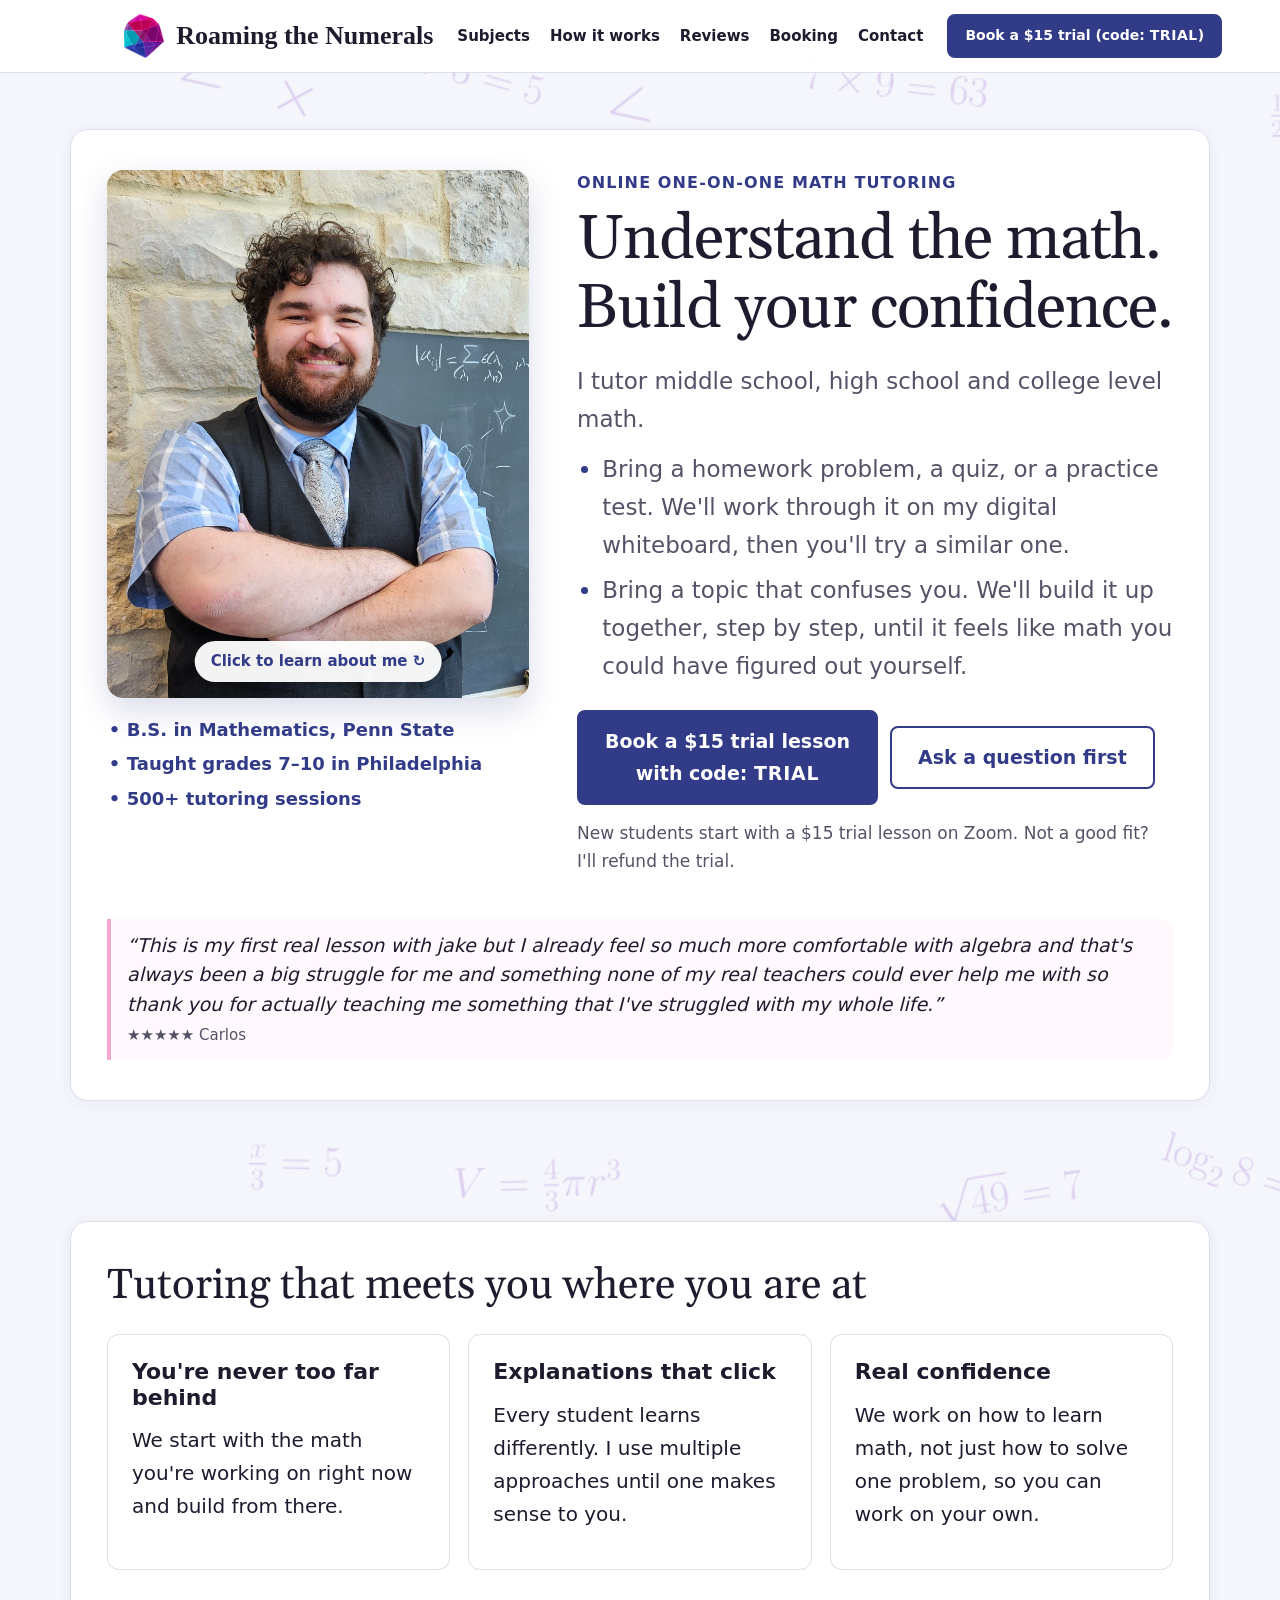
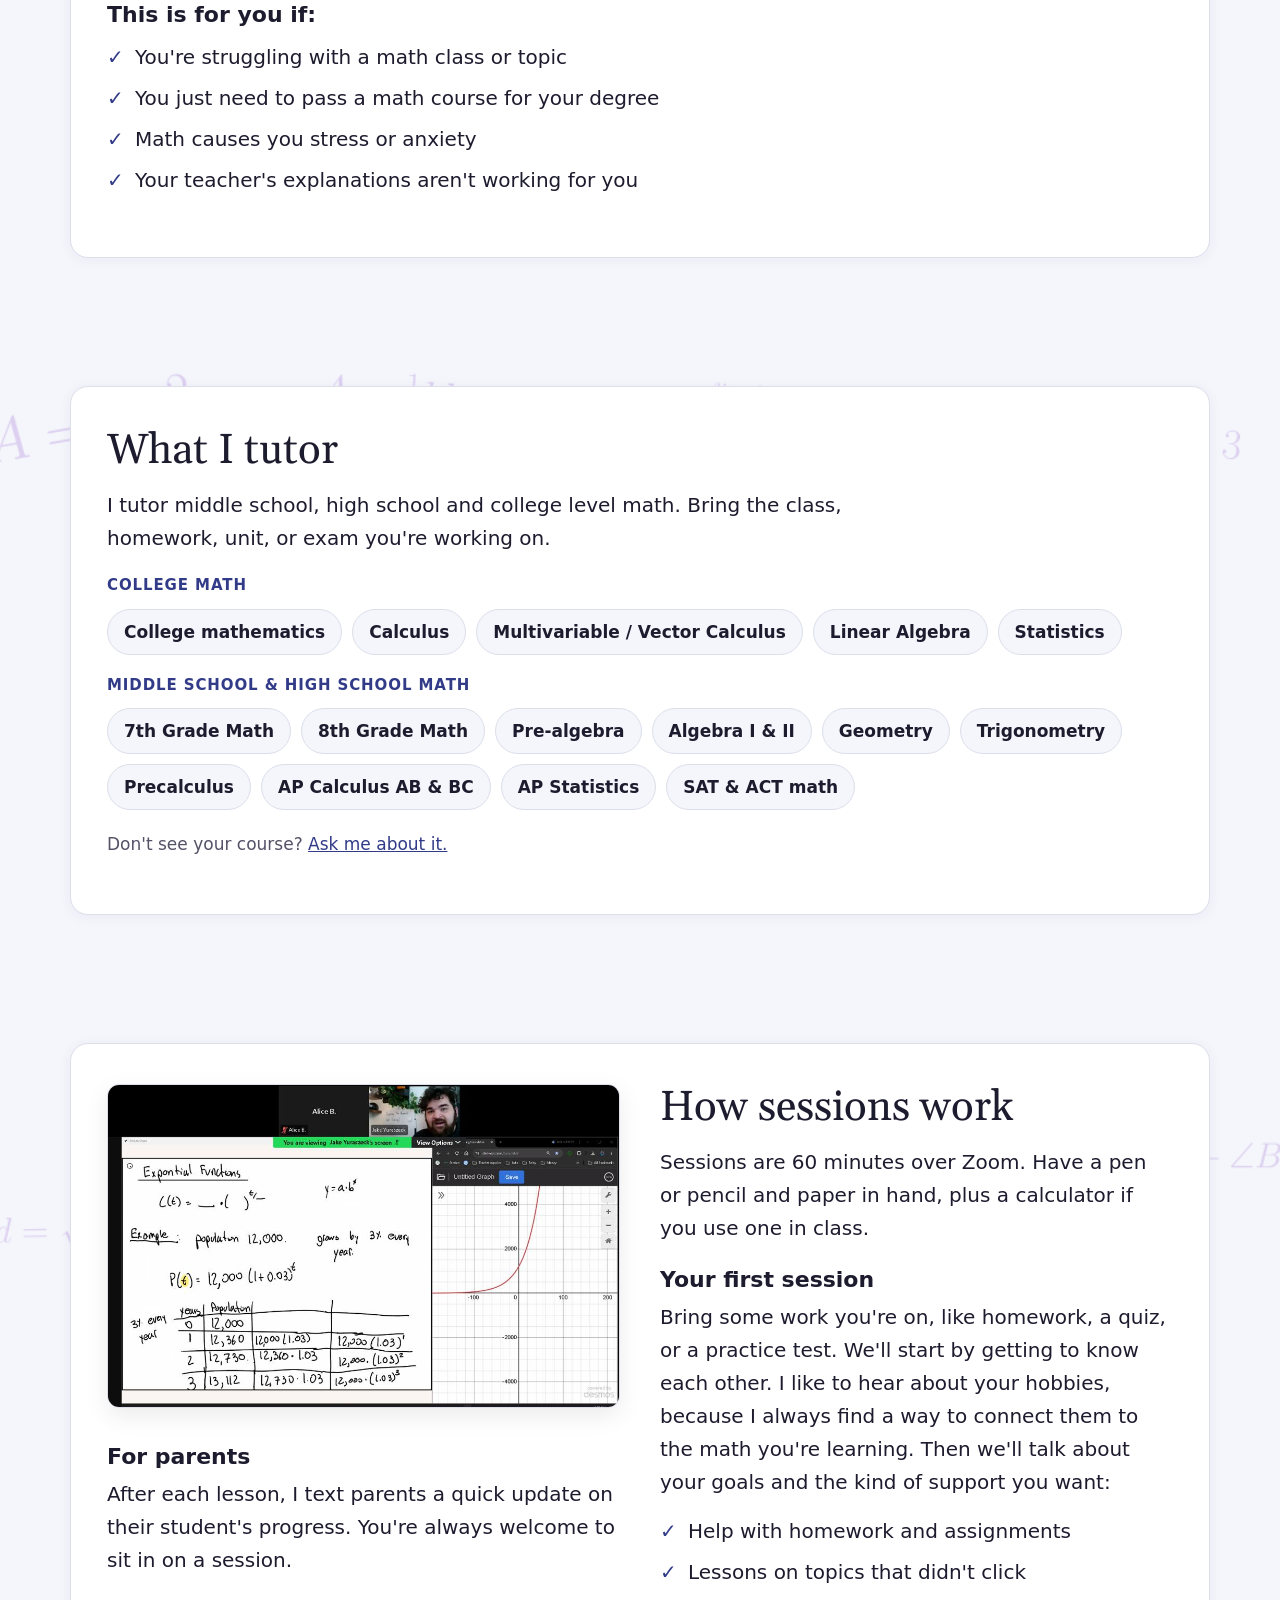
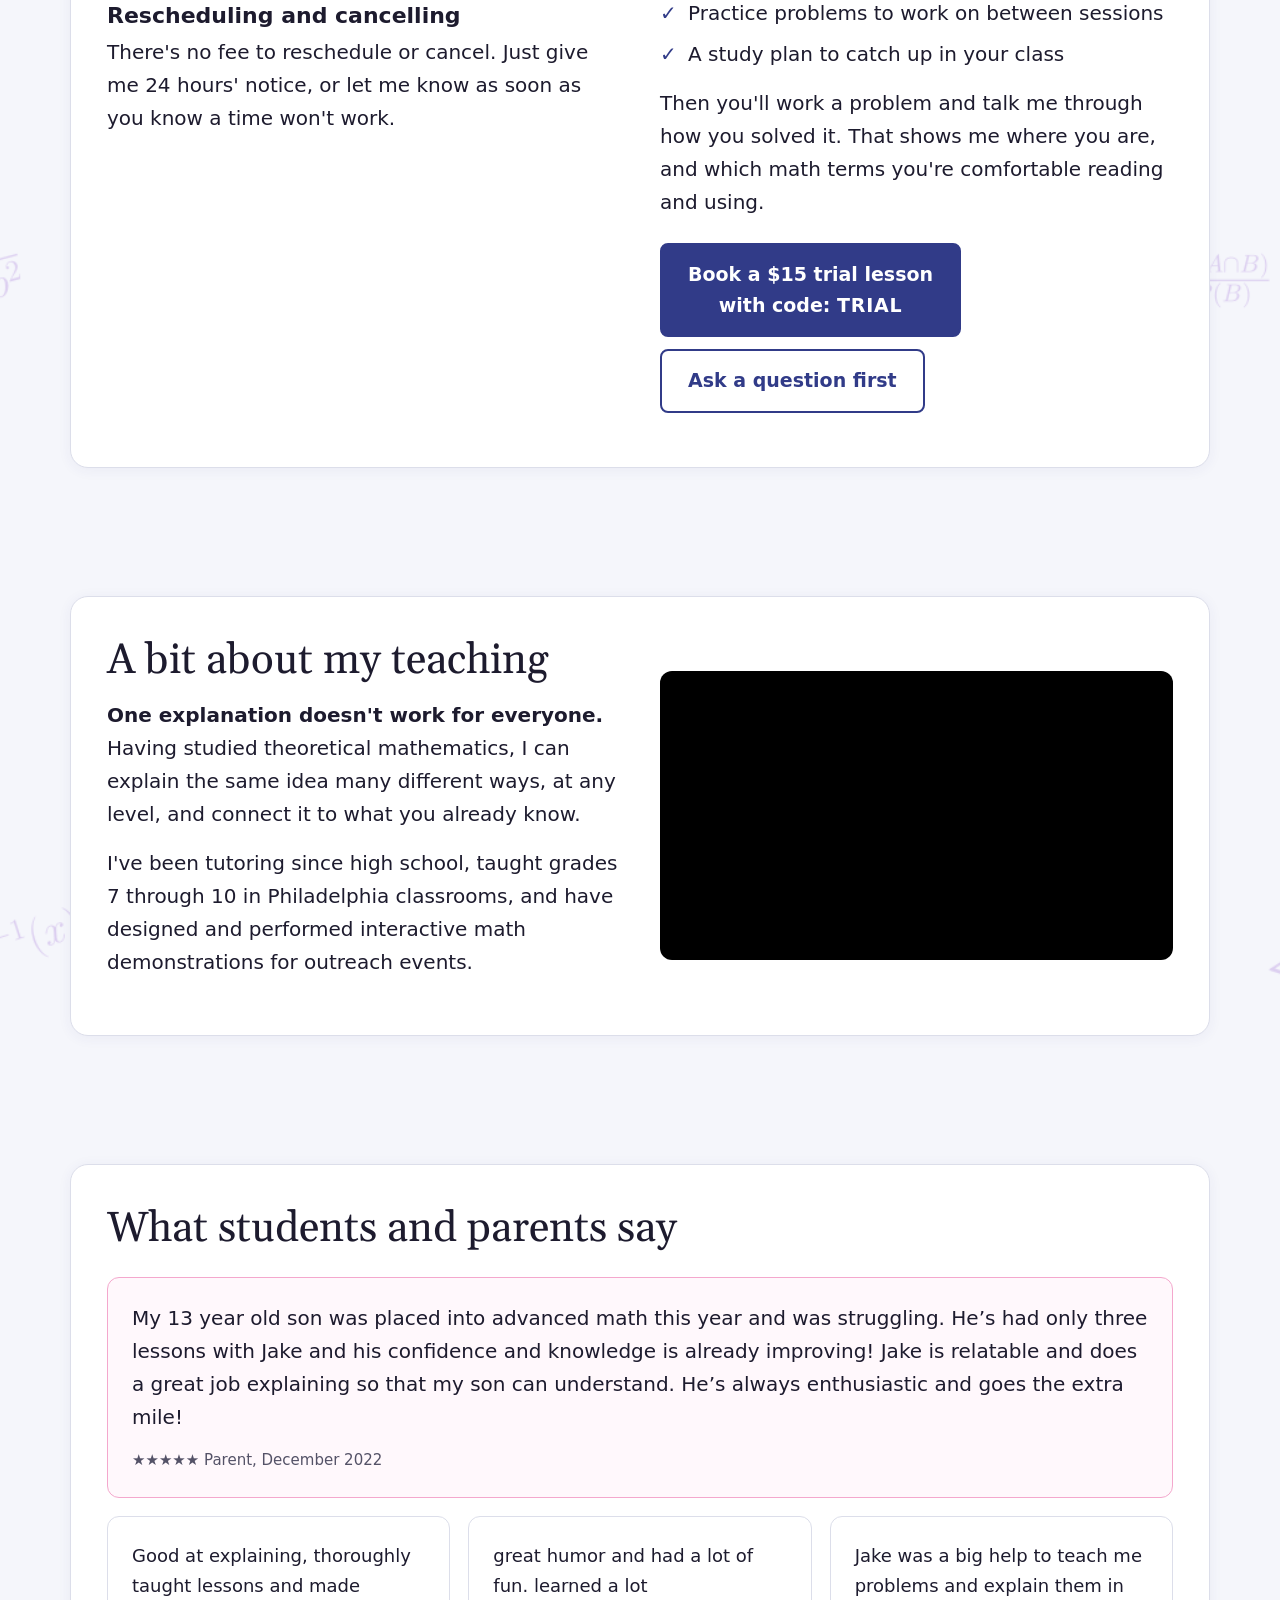
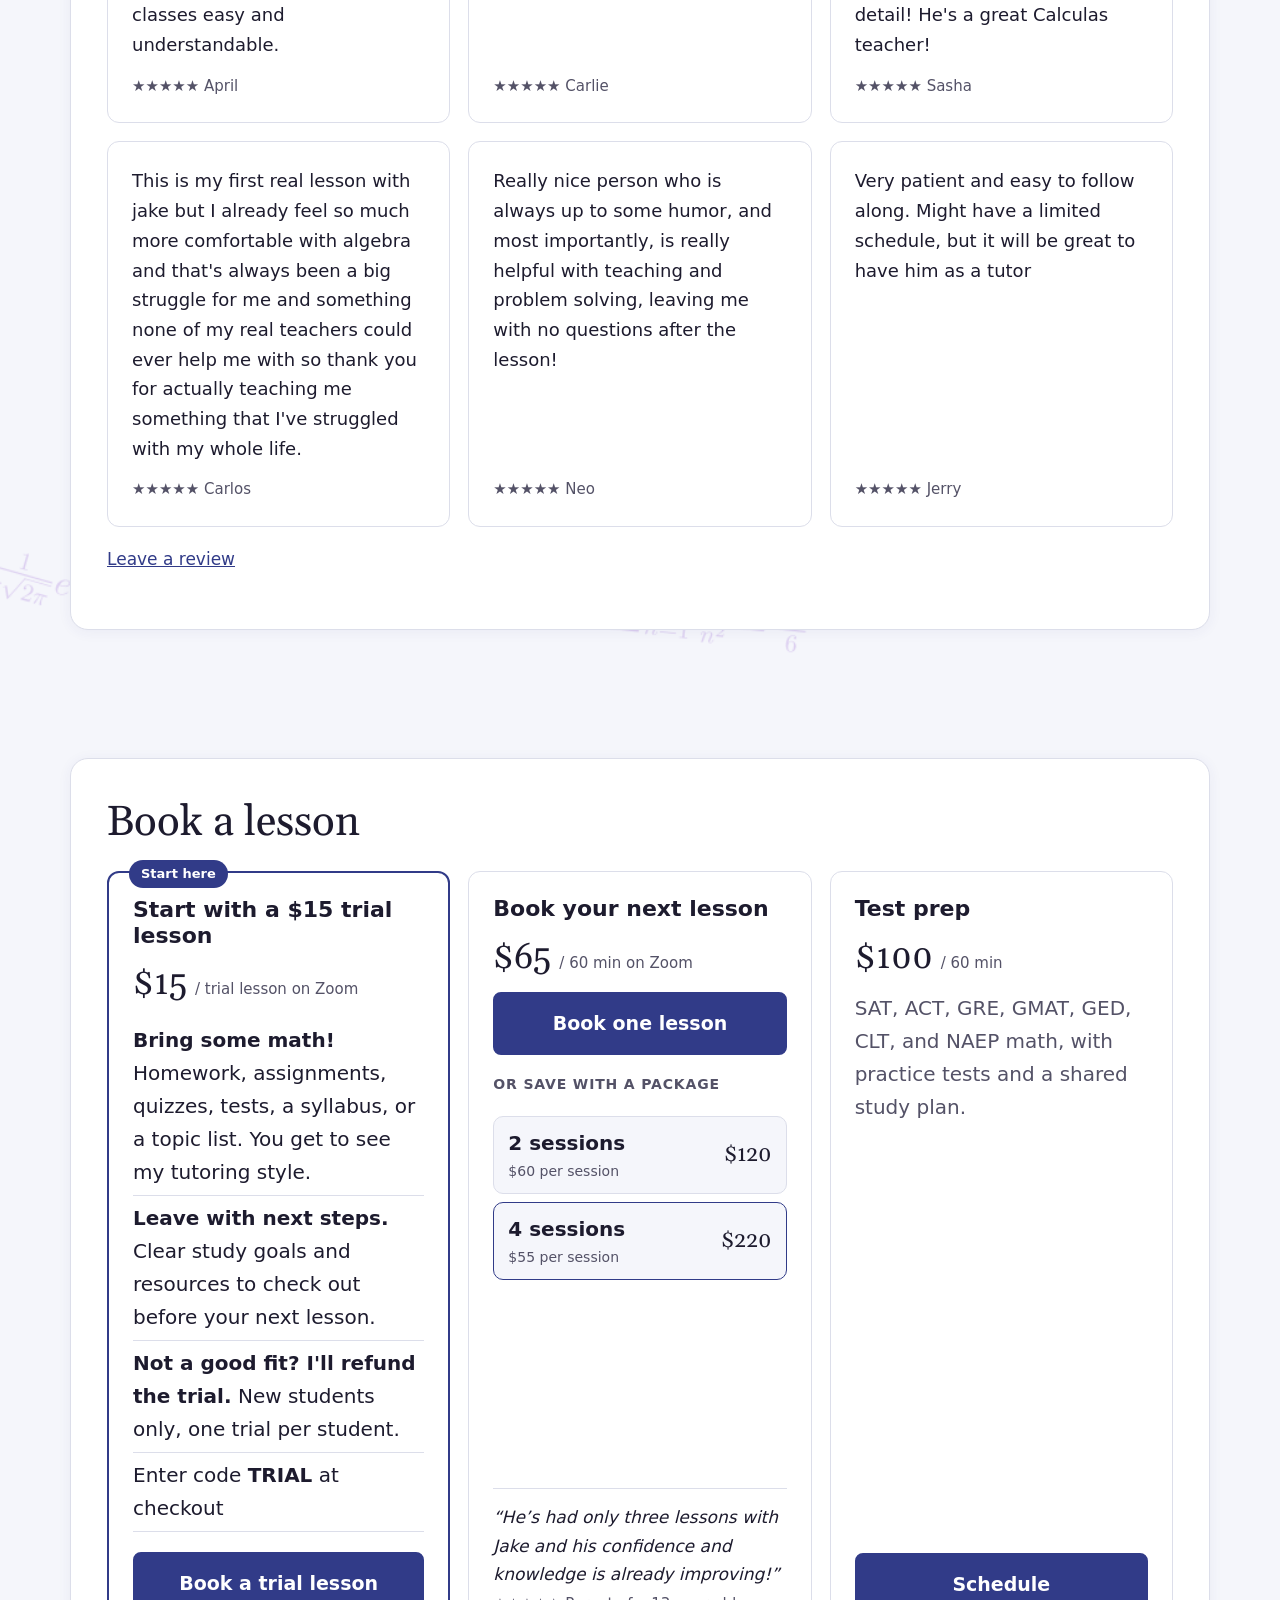
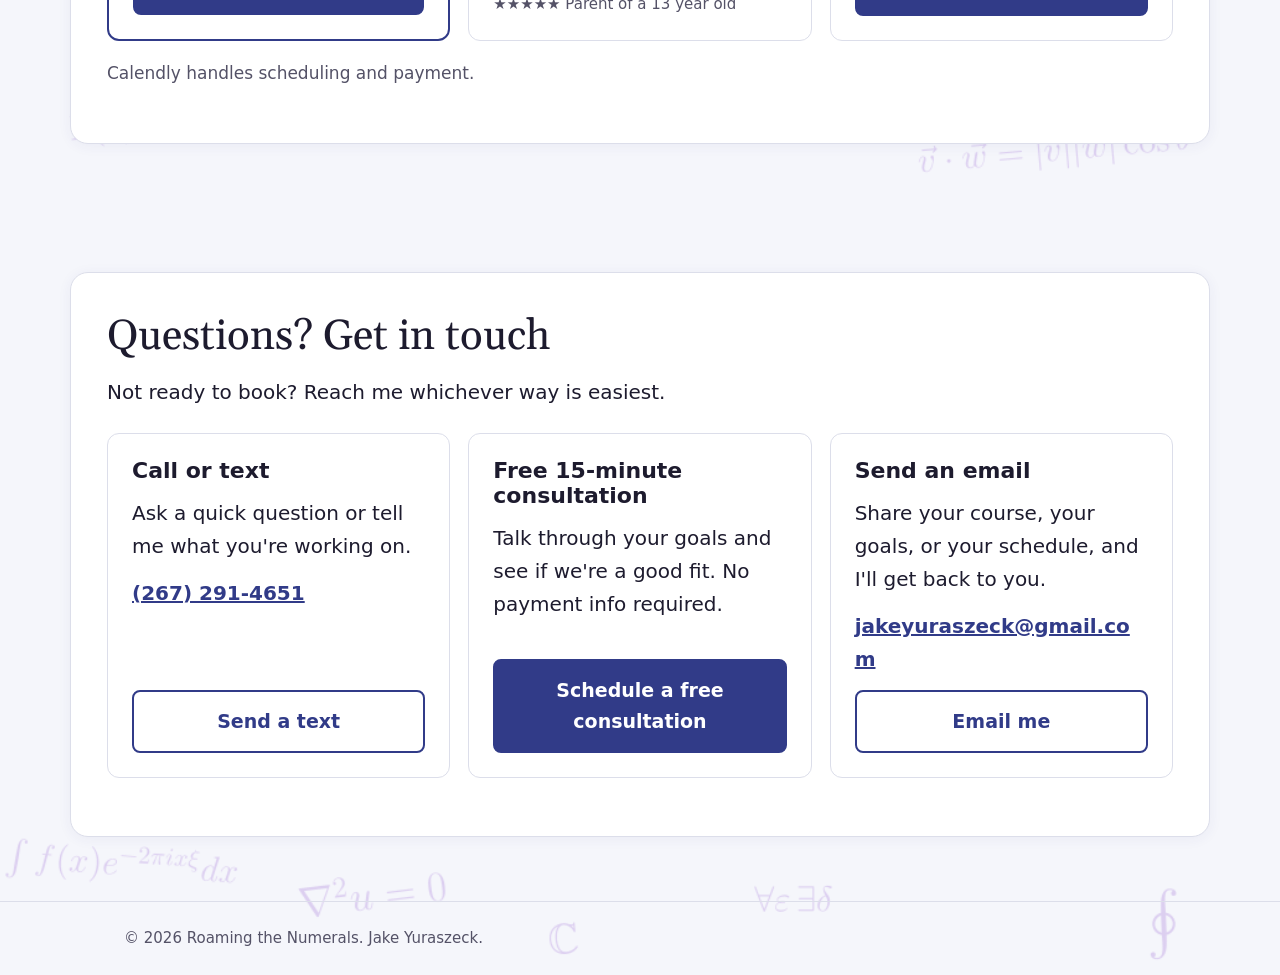
==== index.html @ d4386a4d "Keep "question first" together; side-by-side session buttons on phones Co-Authored-By: Claude Opus 5" ====
<!DOCTYPE html>
<html lang="en">
<head>
  <meta charset="UTF-8">
  <meta name="viewport" content="width=device-width, initial-scale=1">
  <meta name="description" content="Online college, high school, and middle school math tutoring, including calculus, linear algebra, AP Calculus, AP Statistics, and SAT prep, with Jake Yuraszeck, a Philadelphia-based tutor and former classroom teacher.">
  <title>Roaming the Numerals | Personalized Math Tutoring</title>
  <link rel="preconnect" href="https://fonts.googleapis.com">
  <link rel="preconnect" href="https://fonts.gstatic.com" crossorigin>
  <!-- Gelasio matches Georgia's letter widths; it is only used on devices without Georgia (e.g. Android) -->
  <link rel="stylesheet" href="https://fonts.googleapis.com/css2?family=Gelasio&display=swap">
  <link rel="stylesheet" href="styles.css">
</head>
<body>
  <a class="skip" href="#main">Skip to main content</a>

  <header class="site-header">
    <div class="wrap nav-row">
      <a class="brand" href="#top" aria-label="Roaming the Numerals, back to top">
        <img src="Logo%20and%20Color%20Pallet/Logo-shape.png" alt="" width="400" height="437">
        <span>Roaming the Numerals</span>
      </a>
      <nav aria-label="Site navigation">
        <a href="#subjects">Subjects</a>
        <a href="#online">How it works</a>
        <a href="#reviews">Reviews</a>
        <a href="#booking-options">Booking</a>
        <a href="#contact">Contact</a>
      </nav>
      <a class="btn btn-small" href="booking-trial.html">Book a <span class="amt">$15 </span>trial <span class="btn-code">(code: <strong>TRIAL</strong>)</span></a>
    </div>
  </header>

  <main id="main">
    <!-- HERO: one headline, one photo, one primary action -->
    <section class="hero" id="top">
      <div class="wrap hero-grid">
        <div class="hero-head">
          <p class="eyebrow">Online one-on-one math tutoring</p>
          <h1><span>Understand the math.</span> <span>Build your confidence.</span></h1>
        </div>
        <div>
          <p class="lead">I tutor middle school, high school and college level math.</p>
          <ul class="lead lead-points">
            <li>Bring a homework problem, a quiz, or a practice test. We'll work through it on my digital whiteboard, then you'll try a similar one.</li>
            <li>Bring a topic that confuses you. We'll build it up together, step by step, until it feels like math you could have figured out yourself.</li>
          </ul>
          <div class="btn-row">
            <a class="btn" href="booking-trial.html">Book a $15 trial&nbsp;lesson<span class="btn-sub">with code: <strong>TRIAL</strong></span></a>
            <a class="btn btn-outline" href="#contact">Ask a question&nbsp;first</a>
          </div>
          <p class="fine">New students start with a $15 trial lesson on Zoom. Not a good fit? I'll refund the trial.</p>
        </div>
        <div class="hero-side">
        <div class="flip" id="flip">
          <div class="flip-inner">
            <div class="face front">
              <button type="button" class="photo-btn" id="flip-open" aria-expanded="false" aria-controls="about-back">
                <img src="Images/Normal Photo.jpg" alt="Jake, your math tutor. Press to flip this card and read about me." width="480" height="600">
                <span class="hint" aria-hidden="true">Click to learn about me ↻</span>
              </button>
            </div>
            <div class="face back" id="about-back" aria-hidden="true" inert>
              <h2>Hello, I'm Jake!</h2>
              <ul class="stats">
                <li><strong>10+ years in math communication</strong> at all levels from elementary school through graduate level math.</li>
                <li><strong>Specialized in building confidence in math</strong> by celebrating wins, using the math you're already comfortable with to learn new math, and connecting it to the logical thinking you already use every day.</li>
                <li><strong>Background in theoretical mathematics</strong> allows me to come up with countless ways to explain the same topic for any level of math.</li>
              </ul>
              <p class="how"><strong>How I teach:</strong> One explanation does not work for everyone. I use multiple approaches, connect new ideas to what you already know, and help you feel more confident in your ability to learn math.</p>
              <button type="button" class="btn btn-outline btn-small flip-back" id="flip-close">↻ Flip back to photo</button>
            </div>
          </div>
        </div>
        <p class="proof"><span>B.S. in Mathematics, Penn State</span><span>Taught grades 7&ndash;10 in Philadelphia</span><span>500+ tutoring sessions</span></p>
        </div>
        <figure class="hero-quote"><blockquote>&ldquo;This is my first real lesson with jake but I already feel so much more comfortable with algebra and that's always been a big struggle for me and something none of my real teachers could ever help me with so thank you for actually teaching me something that I've struggled with my whole life.&rdquo;</blockquote><figcaption>&#9733;&#9733;&#9733;&#9733;&#9733; Carlos</figcaption></figure>
      </div>
    </section>

    <!-- APPROACH -->
    <section class="section alt">
      <div class="wrap">
        <h2>Tutoring that meets you where you are at</h2>
        <div class="approach">
          <div class="cards three">
            <div class="card"><h3>You're never too far behind</h3><p>We start with the math you're working on right now and build from there.</p></div>
            <div class="card"><h3>Explanations that click</h3><p>Every student learns differently. I use multiple approaches until one makes sense to you.</p></div>
            <div class="card"><h3>Real confidence</h3><p>We work on how to learn math, not just how to solve one problem, so you can work on your own.</p></div>
          </div>
          <div class="for-you">
            <h3 class="mt">This is for you if:</h3>
            <ul class="ticks">
              <li>You're struggling with a math class or topic</li>
              <li>You just need to pass a math course for your degree</li>
              <li>Math causes you stress or anxiety</li>
              <li>Your teacher's explanations aren't working for you</li>
            </ul>
          </div>
        </div>
      </div>
    </section>

    <!-- SUBJECTS -->
    <section class="section" id="subjects">
      <div class="wrap">
        <h2>What I tutor</h2>
        <p>I tutor middle school, high school and college level math. Bring the class, homework, unit, or exam you're working on.</p>
        <div class="chip-group">
          <h3>College math</h3>
          <ul class="chips">
            <li>College mathematics</li><li>Calculus</li><li>Multivariable / Vector Calculus</li><li>Linear Algebra</li><li>Statistics</li>
          </ul>
        </div>
        <div class="chip-group">
          <h3>Middle school &amp; high school math</h3>
          <ul class="chips">
            <li>7th Grade Math</li><li>8th Grade Math</li><li>Pre-algebra</li><li>Algebra I &amp; II</li><li>Geometry</li><li>Trigonometry</li><li>Precalculus</li>
            <li>AP Calculus AB &amp; BC</li><li>AP Statistics</li><li>SAT &amp; ACT math</li>
          </ul>
        </div>
        <p class="fine">Don't see your course? <a href="mailto:jakeyuraszeck@gmail.com?subject=Math%20tutoring%20question">Ask me about it.</a></p>
      </div>
    </section>

    <!-- ONLINE -->
    <section class="section alt" id="online">
      <div class="wrap split sessions">
        <div class="s-left">
          <img class="shot" src="Images/zoom-session.jpg" alt="A Zoom tutoring session with Jake on video, a digital whiteboard with notes on exponential functions, and a Desmos graph." loading="lazy">
          <div class="s-parents">
            <h3>For parents</h3>
            <p>After each lesson, I text parents a quick update on their student's progress. You're always welcome to sit in on a session.</p>
          </div>
          <div class="s-resched">
            <h3>Rescheduling and cancelling</h3>
            <p>There's no fee to reschedule or cancel. Just give me 24 hours' notice, or let me know as soon as you know a time won't work.</p>
          </div>
        </div>
        <div class="s-right">
          <div class="s-intro">
            <h2>How sessions work</h2>
            <p>Sessions are 60 minutes over Zoom. Have a pen or pencil and paper in hand, plus a calculator if you use one in class.</p>
          </div>
          <div class="s-first">
            <h3>Your first session</h3>
            <p>Bring some work you're on, like homework, a quiz, or a practice test. We'll start by getting to know each other. I like to hear about your hobbies, because I always find a way to connect them to the math you're learning. Then we'll talk about your goals and the kind of support you want:</p>
            <ul class="ticks">
              <li>Help with homework and assignments</li>
              <li>Lessons on topics that didn't click</li>
              <li>Practice problems to work on between sessions</li>
              <li>A study plan to catch up in your class</li>
            </ul>
            <p>Then you'll work a problem and talk me through how you solved it. That shows me where you are, and which math terms you're comfortable reading and using.</p>
          </div>
          <div class="s-cta btn-row">
            <a class="btn" href="booking-trial.html">Book a $15 trial&nbsp;lesson<span class="btn-sub">with code: <strong>TRIAL</strong></span></a>
            <a class="btn btn-outline" href="#contact">Ask a question&nbsp;first</a>
          </div>
        </div>
      </div>
    </section>

    <!-- MEET JAKE (short, not a CV) -->
    <section class="section" id="about">
      <div class="wrap split">
        <div>
          <h2>A bit about my teaching</h2>
          <p><strong>One explanation doesn't work for everyone.</strong> Having studied theoretical mathematics, I can explain the same idea many different ways, at any level, and connect it to what you already know.</p>
          <p>I've been tutoring since high school, taught grades 7 through 10 in Philadelphia classrooms, and have designed and performed interactive math demonstrations for outreach events.</p>
        </div>
        <div class="video"><iframe src="https://www.youtube-nocookie.com/embed/q749N92OVE8" title="Math tutoring with Jake: introduction" loading="lazy" referrerpolicy="strict-origin-when-cross-origin" allowfullscreen></iframe></div>
      </div>
    </section>

    <!-- REVIEWS: plain grid, no carousel -->
    <section class="section alt" id="reviews">
      <div class="wrap">
        <h2>What students and parents say</h2>
        <div class="cards three">
          <figure class="card review wide"><blockquote>My 13 year old son was placed into advanced math this year and was struggling. He’s had only three lessons with Jake and his confidence and knowledge is already improving! Jake is relatable and does a great job explaining so that my son can understand. He’s always enthusiastic and goes the extra mile!</blockquote><figcaption>★★★★★ Parent, December 2022</figcaption></figure>
          <figure class="card review"><blockquote>Good at explaining, thoroughly taught lessons and made classes easy and understandable.</blockquote><figcaption>★★★★★ April</figcaption></figure>
          <figure class="card review"><blockquote>great humor and had a lot of fun. learned a lot</blockquote><figcaption>★★★★★ Carlie</figcaption></figure>
          <figure class="card review"><blockquote>Jake was a big help to teach me problems and explain them in detail! He's a great Calculas teacher!</blockquote><figcaption>★★★★★ Sasha</figcaption></figure>
          <figure class="card review"><blockquote>This is my first real lesson with jake but I already feel so much more comfortable with algebra and that's always been a big struggle for me and something none of my real teachers could ever help me with so thank you for actually teaching me something that I've struggled with my whole life.</blockquote><figcaption>★★★★★ Carlos</figcaption></figure>
          <figure class="card review"><blockquote>Really nice person who is always up to some humor, and most importantly, is really helpful with teaching and problem solving, leaving me with no questions after the lesson!</blockquote><figcaption>★★★★★ Neo</figcaption></figure>
          <figure class="card review"><blockquote>Very patient and easy to follow along. Might have a limited schedule, but it will be great to have him as a tutor</blockquote><figcaption>★★★★★ Jerry</figcaption></figure>
        </div>
        <p class="fine"><a href="https://docs.google.com/forms/d/e/1FAIpQLScyTPi0xcAROB5b-deOcbaVMfcWNchqo461oRz-7IK4lGNkPA/viewform" target="_blank" rel="noopener">Leave a review</a></p>
      </div>
    </section>

    <!-- BOOKING: trial first, then regular lessons and test prep -->
    <section class="section" id="booking-options" aria-labelledby="booking-heading">
      <div class="wrap">
        <h2 id="booking-heading">Book a lesson</h2>
        <div class="cards three">
          <article class="card price featured">
            <p class="badge">Start here</p>
            <h3>Start with a $15 trial lesson</h3>
            <p class="amount">$15 <span>/ trial lesson on Zoom</span></p>
            <ul class="plain">
              <li><strong>Bring some math!</strong> Homework, assignments, quizzes, tests, a syllabus, or a topic list. You get to see my tutoring style.</li>
              <li><strong>Leave with next steps.</strong> Clear study goals and resources to check out before your next lesson.</li>
              <li><strong>Not a good fit? I'll refund the trial.</strong> New students only, one trial per student.</li>
              <li>Enter code <strong>TRIAL</strong> at checkout</li>
            </ul>
            <a class="btn btn-block" href="booking-trial.html">Book a trial&nbsp;lesson</a>
          </article>

          <article class="card price">
            <h3>Book your next lesson</h3>
            <p class="amount">$65 <span>/ 60 min on Zoom</span></p>
            <a class="btn btn-wide" href="https://calendly.com/jakeyura/standard-session" target="_blank" rel="noopener">Book one lesson</a>
            <p class="label">Or save with a package</p>
            <div class="packages">
              <a href="https://calendly.com/jakeyura/packages/6f107ad2-2a39-4d0d-b281-ba2ca70e0ca2" target="_blank" rel="noopener"><span>2 sessions</span><strong>$120</strong><em>$60 per session</em></a>
              <a class="best" href="https://calendly.com/jakeyura/packages/150583d0-84e6-43a1-95a3-91c14c249d56" target="_blank" rel="noopener"><span>4 sessions</span><strong>$220</strong><em>$55 per session</em></a>
            </div>
            <figure class="card-quote"><blockquote>&ldquo;He&rsquo;s had only three lessons with Jake and his confidence and knowledge is already improving!&rdquo;</blockquote><figcaption>&#9733;&#9733;&#9733;&#9733;&#9733; Parent of a 13 year old</figcaption></figure>
          </article>

          <article class="card price">
            <h3>Test prep</h3>
            <p class="amount">$100 <span>/ 60 min</span></p>
            <p>SAT, ACT, GRE, GMAT, GED, CLT, and NAEP math, with practice tests and a shared study plan.</p>
            <a class="btn btn-block" href="booking-test-prep.html">Schedule</a>
          </article>
        </div>
        <p class="fine">Calendly handles scheduling and payment.</p>
      </div>
    </section>

    <section class="section alt" id="contact" aria-labelledby="contact-heading">
      <div class="wrap">
        <h2 id="contact-heading">Questions? Get in touch</h2>
        <p>Not ready to book? Reach me whichever way is easiest.</p>
        <div class="cards three">
          <div class="card">
            <h3>Call or text</h3>
            <p>Ask a quick question or tell me what you're working on.</p>
            <p><a href="tel:+12672914651"><strong>(267) 291-4651</strong></a></p>
            <a class="btn btn-outline btn-block" href="sms:2672914651">Send a text</a>
          </div>
          <div class="card">
            <h3>Free 15-minute consultation</h3>
            <p>Talk through your goals and see if we're a good fit. No payment info required.</p>
            <a class="btn btn-block" href="booking-consultation.html">Schedule a free consultation</a>
          </div>
          <div class="card">
            <h3>Send an email</h3>
            <p>Share your course, your goals, or your schedule, and I'll get back to you.</p>
            <p><a href="mailto:jakeyuraszeck@gmail.com"><strong>jakeyuraszeck@gmail.com</strong></a></p>
            <a class="btn btn-outline btn-block" href="mailto:jakeyuraszeck@gmail.com?subject=Math%20tutoring%20inquiry&body=Hi%20Jake%2C%0A%0AI%27m%20looking%20for%20help%20with%20(course%20or%20topic)%3A%0AMy%20goals%20or%20upcoming%20test%3A%0AWhen%20I%27m%20free%3A%0A">Email me</a>
          </div>
        </div>
      </div>
    </section>
  </main>

  <nav class="quick-bar" aria-label="Quick contact">
    <a href="tel:+12672914651">Call</a>
    <a href="sms:2672914651">Text</a>
    <a href="booking-consultation.html">Free consultation</a>
  </nav>

  <footer><div class="wrap">&copy; 2026 Roaming the Numerals. Jake Yuraszeck.</div></footer>

  <script>
    (function () {
      var card = document.getElementById('flip');
      var inner = card.querySelector('.flip-inner');
      var front = card.querySelector('.front');
      var back = card.querySelector('.back');
      var open = document.getElementById('flip-open');
      var close = document.getElementById('flip-close');

      // Size the card to whichever side is showing, so nothing is cropped or stretched.
      function size() {
        var on = card.classList.contains('is-flipped');
        inner.style.height = (on ? Math.max(front.offsetHeight, back.scrollHeight) : front.offsetHeight) + 'px';
      }

      // On phones the small photo sits beside the headline and the About Me side opens full width below it.
      var narrow = window.matchMedia('(max-width: 860px)');
      var EASE = 'cubic-bezier(.4,.1,.2,1)', MS = 800;
      var moving = null;

      function setState(on) {
        open.setAttribute('aria-expanded', String(on));
        front.inert = on;
        back.inert = !on;
        back.setAttribute('aria-hidden', String(!on));
        requestAnimationFrame(function () { (on ? close : open).focus({ preventScroll: true }); });
      }

      // Change the card's height right away, without the CSS height transition.
      function snapHeight(px) {
        inner.style.transition = 'transform ' + MS + 'ms ' + EASE;
        inner.style.height = px + 'px';
        void inner.offsetHeight;
      }

      // Slide + scale the card from one box to another while it rotates.
      function glide(from, to, done) {
        var a = card.getBoundingClientRect();
        function box(r) {
          return 'translate(' + (r.left - a.left) + 'px,' + (r.top - a.top) + 'px) scale(' + (r.width / a.width) + ')';
        }
        moving = card.animate(
          [{ transformOrigin: '0 0', transform: box(from) }, { transformOrigin: '0 0', transform: box(to) }],
          { duration: MS, easing: EASE, fill: 'forwards' }
        );
        moving.onfinish = function () { if (done) done(); moving.cancel(); moving = null; };
      }

      // Hero text blocks that change place when the card opens or closes on phones.
      var movers = [].slice.call(document.querySelectorAll(
        '.hero-grid p.lead, .hero-grid .lead-points, .hero-grid .proof, .hero-grid .btn-row, .hero-grid .fine, .hero-grid > .hero-quote'));
      function textBoxes() {
        return movers.map(function (el) { return el.getBoundingClientRect(); });
      }
      // Slide each block from its old spot to its new one.
      function slideText(before) {
        movers.forEach(function (el, i) {
          var now = el.getBoundingClientRect();
          var dx = before[i].left - now.left, dy = before[i].top - now.top;
          if (Math.abs(dx) < 1 && Math.abs(dy) < 1) return;
          el.animate(
            [{ transform: 'translate(' + dx + 'px,' + dy + 'px)' }, { transform: 'none' }],
            { duration: MS, easing: EASE }
          );
        });
      }

      function flip(on) {
        if (moving) return; // ignore clicks mid-animation
        if (!narrow.matches) {
          card.classList.remove('is-turning');
          void card.offsetWidth; // restart the lift animation
          card.classList.add('is-turning');
          setTimeout(function () { card.classList.remove('is-turning'); }, 850);
          card.classList.toggle('is-flipped', on);
          setState(on);
          size();
          return;
        }

        // The layout switches to its final state at once; the card and every text block are then
        // animated from where they were, so nothing jumps.
        var before = textBoxes();
        if (on) {
          // Grow: move into the full-width spot, then animate from the small photo's box.
          var small = card.getBoundingClientRect();
          card.classList.add('is-open');
          card.classList.add('is-flipped');
          snapHeight(Math.max(front.offsetHeight, back.scrollHeight));
          inner.style.transition = '';
          var big = card.getBoundingClientRect();
          slideText(before);
          glide(small, big);
        } else {
          // Shrink: put the small layout in place, but keep the card at its big width while it
          // animates (so the About Me side doesn't squash), then release it at the end.
          var from = card.getBoundingClientRect();
          card.classList.remove('is-open');
          snapHeight(front.offsetHeight);
          var to = card.getBoundingClientRect();
          card.style.width = from.width + 'px';
          card.style.maxWidth = 'none';
          card.classList.remove('is-flipped');
          inner.style.transition = '';
          slideText(before);
          glide(from, to, function () {
            card.style.width = '';
            card.style.maxWidth = '';
            snapHeight(front.offsetHeight);
            inner.style.transition = '';
            setTimeout(arrangeButtons, 0); // in case the screen size changed while it was open
          });
        }
        setState(on);
      }

      // If the screen is resized across the phone/desktop boundary, drop the phone-only layout.
      narrow.addEventListener('change', function () {
        if (!narrow.matches) card.classList.remove('is-open');
        else if (card.classList.contains('is-flipped')) card.classList.add('is-open');
        size();
      });

      open.addEventListener('click', function () { flip(true); });
      close.addEventListener('click', function () { flip(false); });
      back.addEventListener('click', function (e) {
        if (e.target.closest('button, a') || String(window.getSelection())) return;
        flip(false);
      });
      document.addEventListener('keydown', function (e) {
        if (e.key === 'Escape' && card.classList.contains('is-flipped')) flip(false);
      });
      // Phones: if the credentials + buttons beside the photo end up taller than the photo,
      // move the buttons below the photo and credentials, side by side.
      var grid = document.querySelector('.hero-grid');
      var proof = grid.querySelector('.proof'), btnRow = grid.querySelector('.btn-row');
      function arrangeButtons() {
        if (!narrow.matches) { grid.classList.remove('btns-below'); return; }
        if (moving || card.classList.contains('is-open')) return; // keep the current layout while open or animating
        grid.classList.remove('btns-below');
        var side = btnRow.getBoundingClientRect().bottom - proof.getBoundingClientRect().top;
        grid.classList.toggle('btns-below', side > front.offsetHeight + 1);
      }
      function relayout() { size(); arrangeButtons(); }

      window.addEventListener('resize', relayout);
      window.addEventListener('load', relayout);
      if (document.fonts) document.fonts.ready.then(relayout);
      narrow.addEventListener('change', arrangeButtons);
      relayout();
    })();
  </script>
</body>
</html>
---- styles.css ----
:root{--bg:#fff;--soft:#f5f6fb;--ink:#1d1b2e;--muted:#545267;--line:#dcdeea;--accent:#313b88;--accent-d:#232b6b;--pink:#f4a8cd;color-scheme:light}
*{box-sizing:border-box}
html{scroll-behavior:smooth;scroll-padding-top:80px}
body{margin:0;background:transparent;color:var(--ink);font:20px/1.65 system-ui,-apple-system,"Segoe UI",Arial,sans-serif}
h1,h2,h3{line-height:1.15;margin:0 0 14px;color:var(--ink)}
h1,h2{font-family:Georgia,Gelasio,"Times New Roman",serif;font-weight:400}
h1{font-size:clamp(24px,7.4vw,68px);letter-spacing:-1px;line-height:1.1}
h1 span{display:block;white-space:nowrap}
h2{font-size:clamp(31px,3.5vw,42px)}
h3{font-size:22px}
p{margin:0 0 16px;max-width:65ch}
a{color:var(--accent)}
a:focus-visible,.btn:focus-visible{outline:3px solid var(--pink);outline-offset:3px}
.wrap{max-width:1080px;margin:0 auto;padding:0 24px}
.skip{position:absolute;left:12px;top:-60px;background:var(--accent);color:#fff;padding:10px 16px;z-index:100}
.skip:focus{top:12px}

.site-header{position:sticky;top:0;z-index:50;background:rgba(255,255,255,.96);border-bottom:1px solid var(--line)}
.nav-row{display:flex;align-items:center;gap:24px;min-height:72px}
.brand{display:flex;align-items:center;gap:12px;flex:none;text-decoration:none;color:var(--ink)}
.brand img{display:block;height:44px;width:auto}
.brand span{font-family:"Times New Roman",Times,serif;font-size:26px;font-weight:700;line-height:1;white-space:nowrap}
.nav-row nav{display:flex;gap:20px;margin-left:auto}
.nav-row nav a{color:var(--ink);text-decoration:none;font-size:15px;font-weight:600;white-space:nowrap}
.nav-row nav a:hover{color:var(--accent)}

.btn{display:inline-block;padding:14px 26px;border-radius:8px;background:var(--accent);border:2px solid var(--accent);color:#fff;font-weight:700;font-size:19px;text-decoration:none;text-align:center}
.btn:hover{background:var(--accent-d);border-color:var(--accent-d)}
.btn-outline{background:#fff;color:var(--accent)}
.btn-outline:hover{background:var(--soft);color:var(--accent-d)}
.btn-small{padding:8px 16px;font-size:14px;white-space:nowrap}
.btn-block{display:block;margin-top:auto}
.btn-wide{display:block;margin:0 0 18px}
.btn-sub{display:block}
.btn-sub strong,.btn-code strong{font-weight:900;letter-spacing:.04em}
.btn-small{white-space:nowrap}
@media(max-width:560px){.btn-small .btn-code{display:none}}
.btn-row{display:flex;flex-wrap:wrap;align-items:center;gap:12px;margin:24px 0 14px}

.hero{padding:56px 0}
.hero-grid{display:grid;grid-template-columns:1.3fr 1fr;gap:20px 48px;align-items:center}
.hero-head h1{margin-bottom:0}
@media(min-width:861px){
  .hero-grid{grid-template-columns:1fr 1.3fr;grid-template-rows:auto 1fr auto}
  .hero-grid>.hero-quote{grid-column:1/-1;grid-row:3;margin-top:8px}
  .hero-head{grid-column:2;grid-row:1;align-self:start}
  .hero-grid>div:nth-child(2){grid-column:2;grid-row:2;align-self:start}
  /* Left column: photo, then credentials, lined up with the top of the hero */
  .hero-side{grid-column:1;grid-row:1/span 2;align-self:start;display:flex;flex-direction:column}
  .hero-side>.flip{margin:0 auto}
  .hero-side>.proof{margin:20px 0 0}
  .hero-head h1{font-size:clamp(40px,calc((100vw - 150px)*.062),62px)}
}
/* Flip card: photo on the front, About Me on the back */
.flip{width:100%;max-width:500px;justify-self:center;perspective:1400px;container-type:inline-size}
.flip.is-turning{animation:flip-lift .8s ease-in-out}
@keyframes flip-lift{0%,100%{transform:scale(1)}50%{transform:scale(1.06)}}
.flip-inner{position:relative;transform-style:preserve-3d;will-change:transform;transition:transform .8s cubic-bezier(.4,.1,.2,1),height .8s cubic-bezier(.4,.1,.2,1)}
.flip.is-flipped .flip-inner{transform:rotateY(180deg)}
.face{border-radius:16px;box-shadow:0 12px 32px rgba(49,59,136,.18);-webkit-backface-visibility:hidden;backface-visibility:hidden;overflow:hidden}
.front{display:block}
.photo-btn{position:relative;display:block;width:100%;padding:0;border:0;background:none;cursor:pointer;border-radius:16px;font:inherit}
.photo-btn img{display:block;width:100%;height:auto;aspect-ratio:4/5;object-fit:cover;object-position:center top}
.hint{position:absolute;left:50%;bottom:16px;transform:translateX(-50%);background:rgba(255,255,255,.95);color:var(--accent);font-size:15px;font-weight:700;padding:8px 16px;border-radius:999px;white-space:nowrap;box-shadow:0 2px 10px rgba(0,0,0,.18)}
.photo-btn:hover .hint{background:var(--accent);color:#fff}
.back{position:absolute;top:0;left:0;right:0;min-height:100%;transform:rotateY(180deg);display:flex;flex-direction:column;justify-content:center;background:#fff;border:1px solid var(--line);padding:clamp(16px,5.3cqw,26px) clamp(18px,5.7cqw,28px);font-size:clamp(15px,3.8cqw,19px);line-height:1.45;cursor:pointer}
.back h2{font-size:clamp(28px,7.4cqw,38px);margin-bottom:clamp(6px,2.4cqw,12px)}
.stats{list-style:none;margin:0 0 16px;padding:0}
.stats li{padding:clamp(6px,2.2cqw,11px) 0;border-bottom:1px solid var(--line)}
.stats strong{display:block;color:var(--accent);font-size:clamp(17px,4.2cqw,21px)}
.how{background:var(--soft);border-radius:10px;padding:clamp(9px,2.8cqw,14px) clamp(11px,3.2cqw,16px);margin:0 0 clamp(10px,3.6cqw,18px);font-size:clamp(14.5px,3.6cqw,18px)}
.flip-back{display:block;margin:0 auto}
.eyebrow{color:var(--accent);font-size:16px;font-weight:700;letter-spacing:.07em;text-transform:uppercase;margin-bottom:10px}
.label{color:var(--accent);font-size:14px;font-weight:700;letter-spacing:.06em;text-transform:uppercase;margin:0 0 8px}
.lead{font-size:23px;color:var(--muted)}
.lead-points{margin-top:-4px;padding-left:1.1em}
.lead-points li{margin-bottom:8px}
.lead-points li::marker{color:var(--accent)}
.fine{font-size:17px;color:var(--muted)}
.proof{font-size:18px;font-weight:600;color:var(--accent);margin:-4px 0 0}
.proof{display:flex;flex-direction:column;gap:10px;line-height:1.35}
.proof span{position:relative;padding-left:1.1em}
.proof span::before{content:"\2022";position:absolute;left:.1em;top:0}
@media(min-width:561px){.proof span{white-space:nowrap}}
.hero-quote{margin:18px 0 0;padding:12px 16px;border-left:4px solid var(--pink);background:#fff8fc;border-radius:0 10px 10px 0;max-width:none}
.hero-quote blockquote{margin:0;font-size:19px;line-height:1.55;font-style:italic}
.hero-quote figcaption,.card-quote figcaption{font-size:15px;color:var(--muted);margin-top:4px}

.section{padding:64px 0}
.alt{background:transparent}
.split{display:grid;grid-template-columns:1fr 1fr;gap:40px;align-items:center}
.mt{margin-top:32px}

.cards{display:grid;gap:18px;margin:24px 0 18px}
.three{grid-template-columns:repeat(3,minmax(0,1fr))}
.card{background:#fff;border:1px solid var(--line);border-radius:12px;padding:24px;margin:0;display:flex;flex-direction:column}
.card p{margin:0 0 14px}
.review blockquote{margin:0 0 14px;font-size:18px}
.review figcaption{margin-top:auto;color:var(--muted);font-size:15px}
.review.wide{grid-column:1/-1;background:#fff8fc;border-color:var(--pink)}
.review.wide blockquote{font-size:20px}

.ticks,.chips,.plain{list-style:none;margin:0 0 20px;padding:0}
.ticks li{position:relative;padding-left:28px;margin-bottom:8px}
.ticks li::before{content:"✓";position:absolute;left:0;color:var(--accent);font-weight:700}
.chips{display:flex;flex-wrap:wrap;gap:10px;margin:20px 0}
.chip-group{margin-top:22px}
.chip-group h3{font-size:15px;font-weight:700;letter-spacing:.06em;text-transform:uppercase;color:var(--accent);margin:0 0 -6px}
.chips li{padding:8px 16px;border:1px solid var(--line);border-radius:999px;background:var(--soft);font-weight:600;font-size:17px}
.plain li{padding:6px 0;border-bottom:1px solid var(--line)}
.plain{margin-bottom:20px}

.shot{width:100%;height:auto;border-radius:12px;border:1px solid var(--line);box-shadow:0 8px 24px rgba(0,0,0,.08)}
.video{aspect-ratio:16/9;border-radius:12px;overflow:hidden;background:#000}
.video iframe{width:100%;height:100%;border:0;display:block}

.price{position:relative}
.price .amount{font:400 34px Georgia,Gelasio,serif;margin-bottom:12px}
.price .amount span{font:15px system-ui,sans-serif;color:var(--muted)}
.price p:not(.amount):not(.badge){margin-bottom:20px;color:var(--muted)}
.featured{border:2px solid var(--accent)}
.badge{position:absolute;top:-13px;left:20px;background:var(--accent);color:#fff!important;font-size:13px;font-weight:700;padding:3px 12px;border-radius:999px;margin:0}

.packages{display:grid;gap:8px;margin:0 0 16px}
.packages a{display:grid;grid-template-columns:1fr auto;grid-template-areas:"t p" "c p";align-items:center;column-gap:12px;padding:10px 14px;border:1px solid var(--line);border-radius:10px;background:var(--soft);color:var(--ink);text-decoration:none}
.packages a:hover{border-color:var(--accent);background:#fff}
.packages span{grid-area:t;font-weight:700}
.packages strong{grid-area:p;font:400 22px Georgia,Gelasio,serif}
.packages em{grid-area:c;font-style:normal;font-size:14px;color:var(--muted)}
.packages .best{border-color:var(--accent)}
.card-quote{margin:auto 0 0;padding-top:14px;border-top:1px solid var(--line)}
.card-quote blockquote{margin:0;font-size:17px;font-style:italic}
footer{border-top:1px solid var(--line);padding:24px 0;font-size:15px;color:var(--muted)}

@media(max-width:1040px){
  html{scroll-padding-top:116px}
  .nav-row{flex-wrap:wrap;gap:6px 12px;min-height:0;padding-top:10px;padding-bottom:8px}
  .nav-row nav{order:3;flex:0 0 100%;margin-left:0;justify-content:space-between;gap:6px 14px;padding-top:6px;border-top:1px solid var(--line);flex-wrap:wrap}
  .nav-row nav a{font-size:14px;padding:4px 0}
  .brand img{height:34px}
  .brand span{font-size:20px}
  .btn-small{margin-left:auto}
}
@media(max-width:860px){
  .split,.three{grid-template-columns:minmax(0,1fr)}
  /* Phones/tablets: eyebrow + headline full width on top; then the photo on the left with the credentials and
     buttons to its right; then the intro, bullets, fine print and testimonial full width.
     The wrappers dissolve so each piece can be placed on the grid. */
  .hero-grid{grid-template-columns:minmax(140px,45%) minmax(0,1fr);gap:0 16px}
  .hero-grid>div:nth-child(2),.hero-side{display:contents}
  .hero-head{grid-column:1/-1;grid-row:1;margin-bottom:16px}
  .hero-head h1 span{white-space:normal}
  /* Sized from the card's width so each sentence stays on one line */
  .hero-head{container-type:inline-size}
  .hero-head h1{font-size:min(calc(9cqi + 1px),42px)}
  .hero-head .eyebrow{font-size:min(4.5cqi,16px);letter-spacing:.04em}
  .lead{font-size:20px}
  .hero-side>.flip{grid-column:1;grid-row:2/span 2;align-self:center;justify-self:start;position:relative;z-index:2}
  .hero-grid .proof{grid-column:2;grid-row:2;align-self:end;font-size:14px;margin:0}
  .hero-grid .btn-row{grid-column:2;grid-row:3;align-self:start;flex-direction:column;align-items:stretch;gap:8px;margin:14px 0 0}
  .hero-grid .btn-row .btn{font-size:14px;padding:9px 12px}
  .hero-grid p.lead{grid-column:1/-1;grid-row:4;margin:20px 0 0}
  .hero-grid .lead-points{grid-column:1/-1;grid-row:5;margin-top:12px}
  .hero-grid .fine{grid-column:1/-1;grid-row:6}
  .hero-grid>.hero-quote{grid-column:1/-1;grid-row:7}
  .hint{font-size:min(6cqi,15px);padding:.4em .8em;bottom:6cqi}
  /* Open: the About Me side needs room, so the card moves under the headline at full width (script animates the move) */
  .hero-side>.flip.is-open{grid-column:1/-1;grid-row:2;justify-self:center;max-width:420px;margin:0 0 20px}
  .hero-grid:has(.flip.is-open) .proof{grid-column:1/-1;grid-row:3}
  .hero-grid:has(.flip.is-open) .btn-row{grid-column:1/-1;grid-row:4;flex-direction:row;align-items:center}
  .hero-grid:has(.flip.is-open) p.lead{grid-row:5}
  .hero-grid:has(.flip.is-open) .lead-points{grid-row:6}
  .hero-grid:has(.flip.is-open) .fine{grid-row:7}
  .hero-grid:has(.flip.is-open) .hero-quote{grid-row:8}
  /* Buttons below the photo + credentials, side by side (script adds .btns-below when the column beside the photo would be taller than the photo) */
  .hero-grid.btns-below .proof{grid-row:2/span 2;align-self:center}
  .hero-grid.btns-below .btn-row{grid-column:1/-1;grid-row:4;flex-direction:row;align-items:center;margin:16px 0 0}
  .hero-grid.btns-below .btn-row .btn{flex:1 1 0}
  .hero-grid.btns-below p.lead{grid-row:5}
  .hero-grid.btns-below .lead-points{grid-row:6}
  .hero-grid.btns-below .fine{grid-row:7}
  .hero-grid.btns-below>.hero-quote{grid-row:8}
  .section{padding:44px 0}
}
@media(max-width:420px){
  .site-header .wrap{padding:0 14px}
  .brand span{font-size:17px}
  .brand{gap:8px}
  .btn-small{padding:7px 12px;font-size:13px}
  .nav-row nav{flex-wrap:nowrap;gap:6px}
  .nav-row nav a{font-size:13px}
}
@media(max-width:380px){.brand span{font-size:16px}}
@media(max-width:340px){.site-header .wrap{padding:0 10px}.nav-row{column-gap:8px}.brand{gap:6px}.brand img{height:30px}.brand span{font-size:15px}.btn-small{padding:6px 8px;font-size:12px}.nav-row nav a{font-size:12px}}
@media(min-width:421px) and (max-width:560px){.brand span{font-size:18px}}
/* The flip only plays when you click, so it stays on even with "reduce motion" set. */
.quick-bar{display:none}
@media(max-width:860px){
  body{padding-bottom:72px}
  .quick-bar{display:flex;gap:8px;position:fixed;left:0;right:0;bottom:0;z-index:60;padding:10px 12px calc(10px + env(safe-area-inset-bottom));background:rgba(255,255,255,.97);border-top:1px solid var(--line);box-shadow:0 -4px 16px rgba(0,0,0,.08)}
  .quick-bar a{flex:1;display:flex;align-items:center;justify-content:center;min-height:46px;padding:0 8px;border-radius:8px;border:2px solid var(--accent);background:#fff;color:var(--accent);font-weight:700;font-size:14px;white-space:nowrap;text-decoration:none}
  .quick-bar a:last-child{background:var(--accent);color:#fff;flex:2}
}
@media(prefers-reduced-motion:reduce){html{scroll-behavior:auto}}

/* Plain white panel behind each section's content so the background symbols never sit under text */
.hero>.wrap,.section>.wrap{width:calc(100% - 24px);max-width:1140px;background:#fff;border:1px solid var(--line);border-radius:18px;padding:40px 36px;box-shadow:0 2px 14px rgba(49,59,136,.06)}
@media(max-width:560px){.hero>.wrap,.section>.wrap{padding:28px 18px;border-radius:14px}.lead{font-size:16px}.hero-head .eyebrow{font-size:min(4.2cqi,14px)}}

/* How sessions work: screenshot, parents and rescheduling on the left; intro, first session and button on the right.
   On phones it's one column in reading order: intro, screenshot, first session, parents, rescheduling, button. */
.sessions.split{align-items:start}
.sessions h3{margin:26px 0 8px}
.sessions .ticks{margin-bottom:16px}
.sessions .s-first h3{margin-top:22px}
@media(max-width:860px){
  .sessions.split{gap:0}
  .sessions .s-left,.sessions .s-right{display:contents}
  .sessions .s-intro{order:1}
  .sessions .shot{order:2;margin-bottom:4px}
  .sessions .s-first{order:3}
  .sessions .s-parents{order:4}
  .sessions .s-resched{order:5}
  .sessions .s-cta{order:6;margin-top:4px;flex-wrap:nowrap;align-items:center}
  /* Same side-by-side buttons as the hero on phones */
  .sessions .s-cta .btn{flex:1 1 0;font-size:14px;padding:9px 12px}
}

/* Phones: approach cards stacked on the left, "This is for you if" beside them on the right */
@media(max-width:860px){
  .approach{display:grid;grid-template-columns:minmax(0,1.4fr) minmax(0,1fr);gap:14px;align-items:start;margin-top:18px}
  .approach .cards{margin:0;gap:10px}
  .approach .card{padding:12px 14px}
  .approach .card h3{font-size:16px;margin-bottom:6px}
  .approach .card p{font-size:14px;line-height:1.5;margin:0}
  .approach .for-you h3{margin-top:0;font-size:16px}
  .approach .ticks{font-size:14px;line-height:1.5;margin:0}
  .approach .ticks li{padding-left:22px;margin-bottom:10px}
}

/* Phones: text sizes in line with the hero (18px body, 15px small text) */
@media(max-width:560px){
  body{font-size:16px}
  h2{font-size:23px}
  h3{font-size:17px}
  .btn:not(.btn-small){font-size:16px;padding:11px 18px}
  .fine{font-size:14px}
  .chip-group h3{font-size:12px}
  .chips{gap:8px}
  .chips li{font-size:14px;padding:5px 11px}
  .review blockquote{font-size:15px}
  .review.wide blockquote{font-size:16px}
  .review figcaption,.hero-quote figcaption,.card-quote figcaption{font-size:13px}
  .hero-quote blockquote{font-size:15px}
  .card-quote blockquote{font-size:15px}
  .price .amount{font-size:28px}
  .packages strong{font-size:18px}
  .card{padding:18px}
  footer{font-size:13px}
}
/* One long math-symbol image behind the whole page (Images/math-bg-*.png, made from math-background.tex).
   It stretches to the page height, so the math gets harder gradually from top to bottom. */
html{background:var(--soft) url("Images/math-bg-desktop.png") center top/auto 100% no-repeat}
@media(max-width:1199px){html{background-image:url("Images/math-bg-tablet.png")}}
@media(max-width:860px){html{background-image:url("Images/math-bg-mobile.png")}}

.card{min-width:0}
.card p,.card a{overflow-wrap:anywhere}
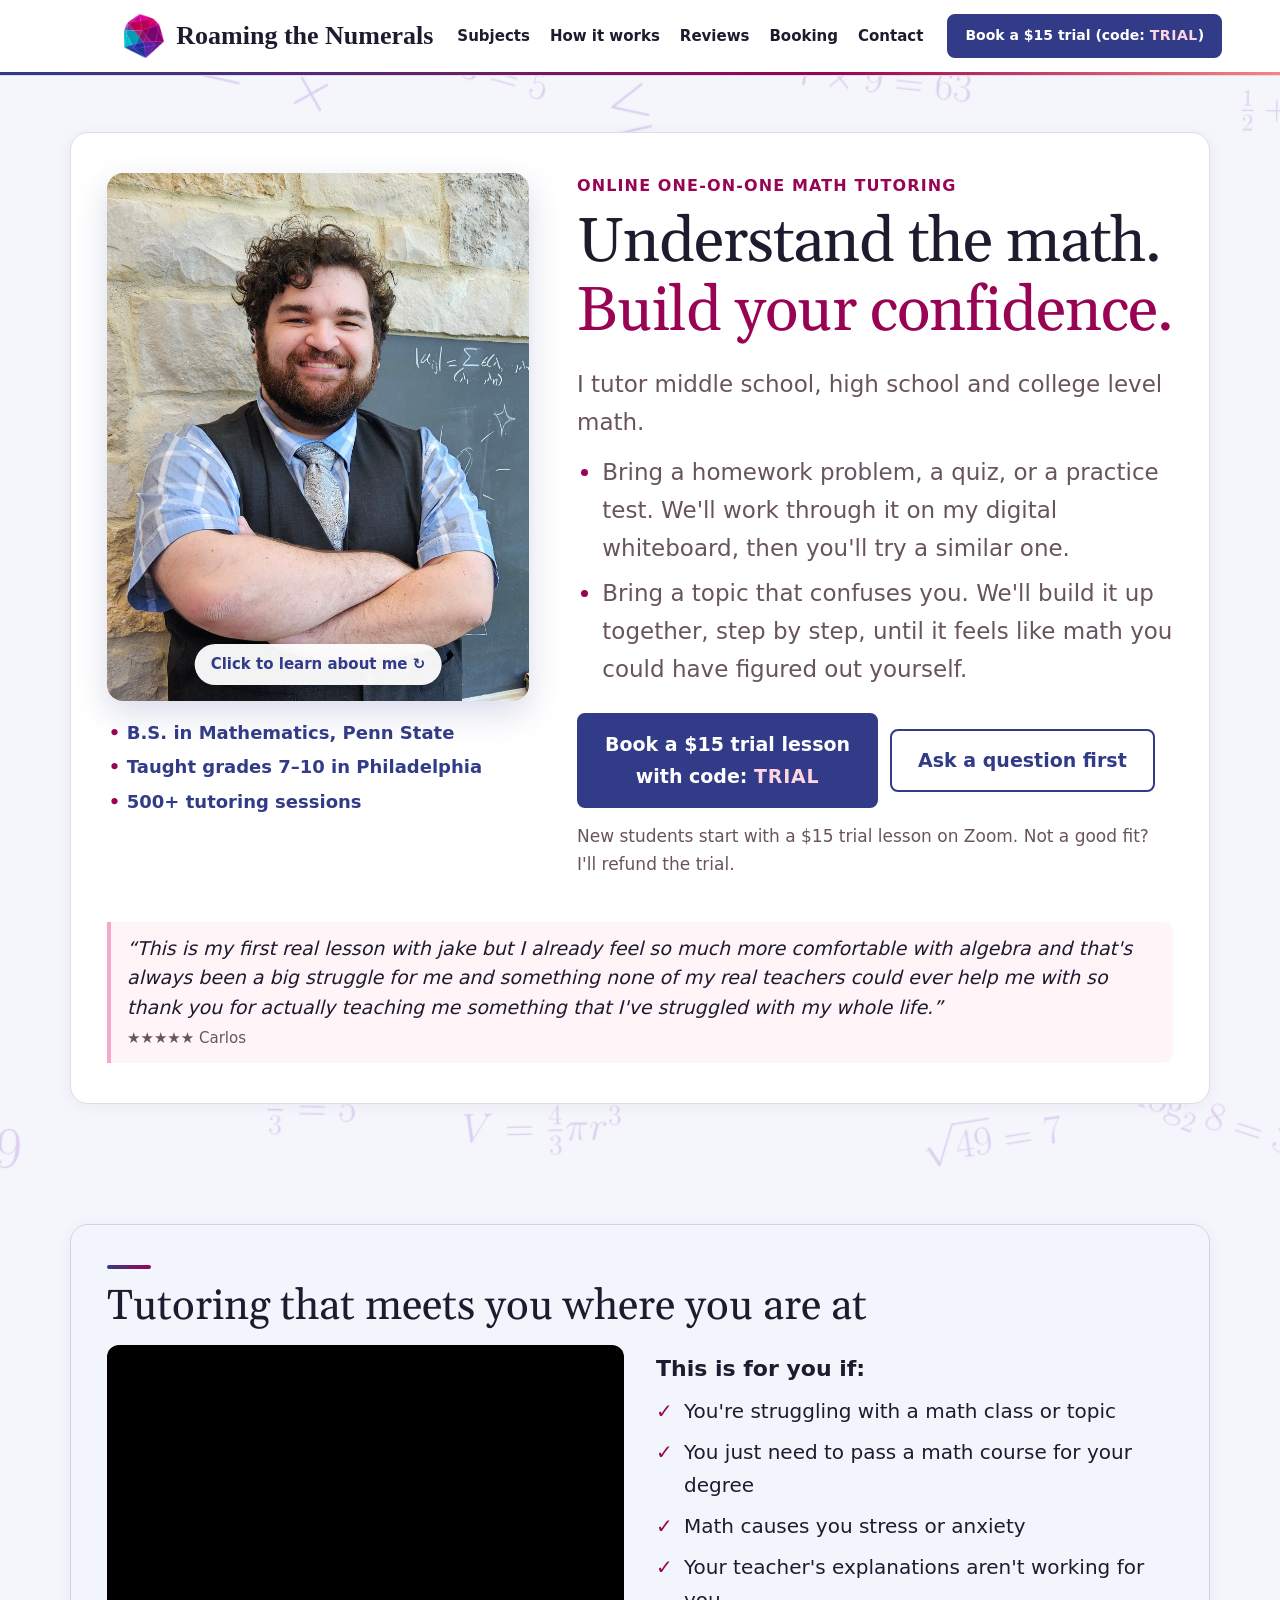
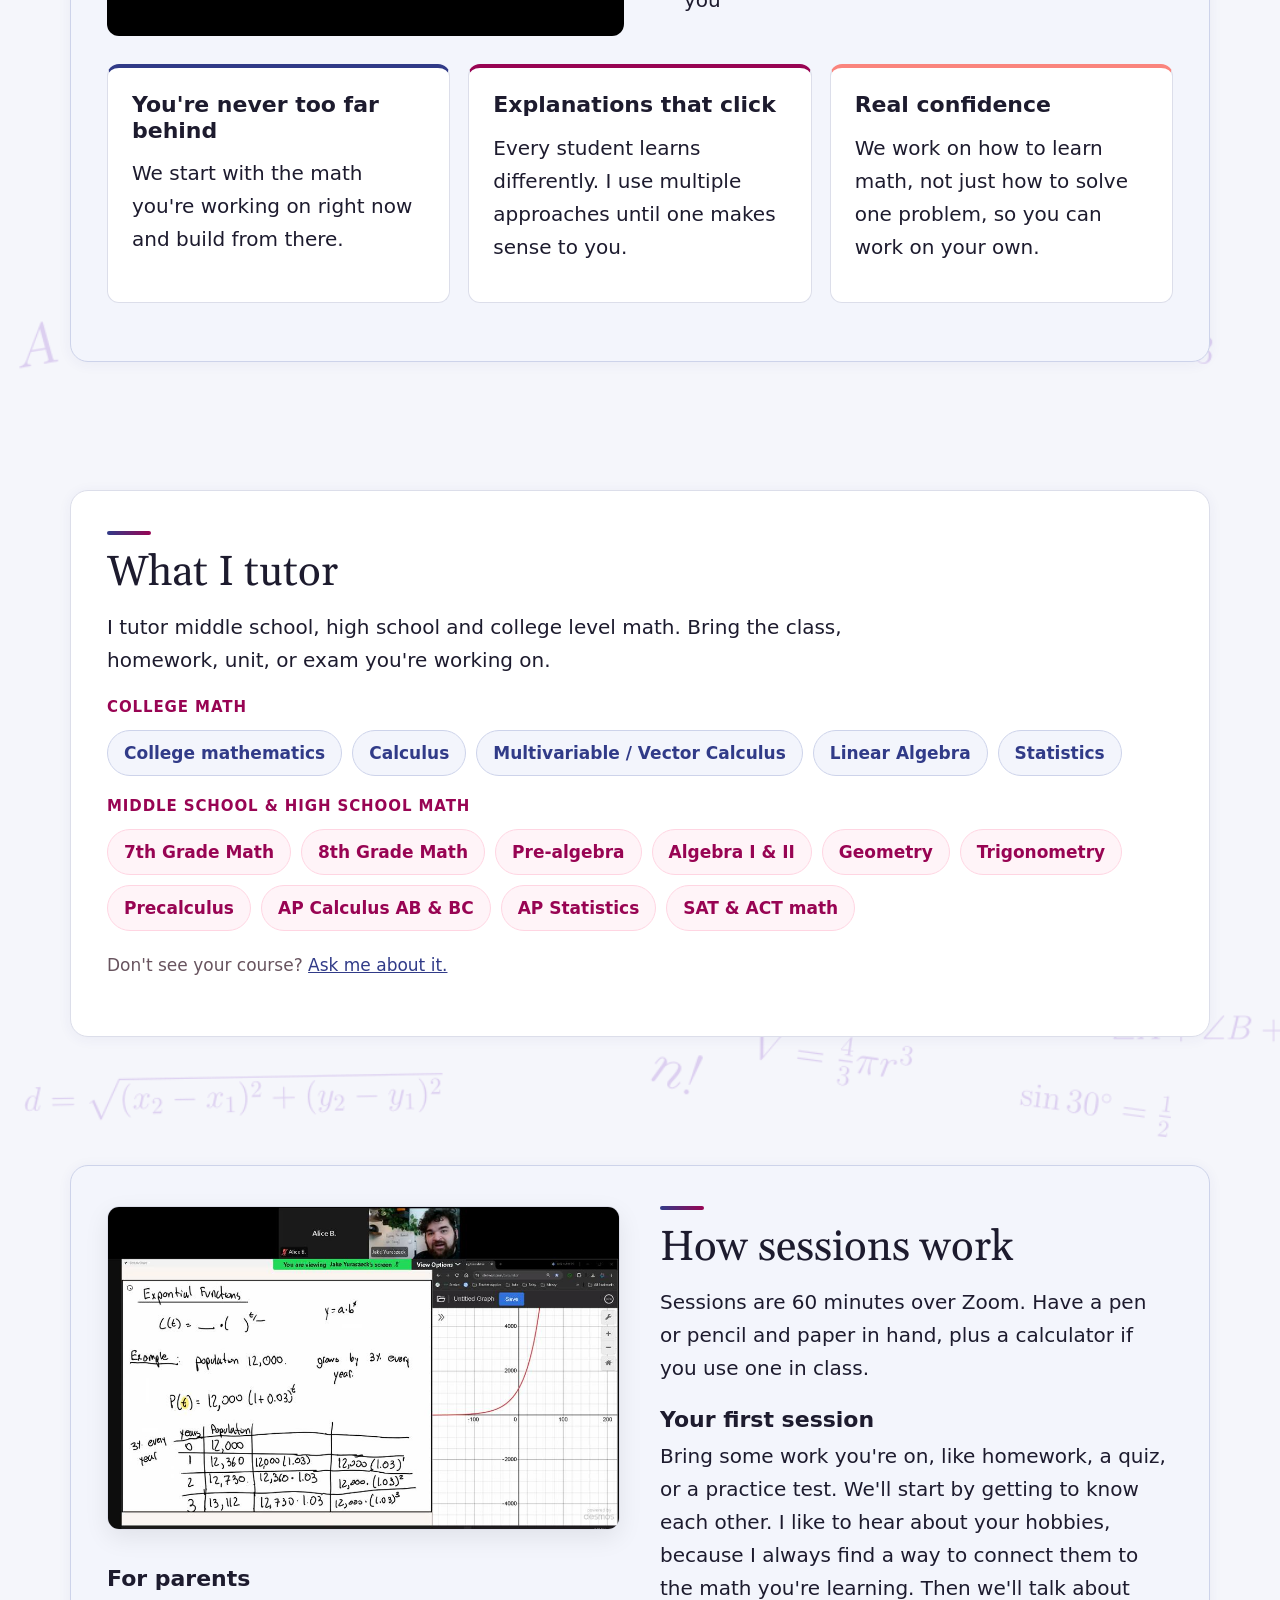
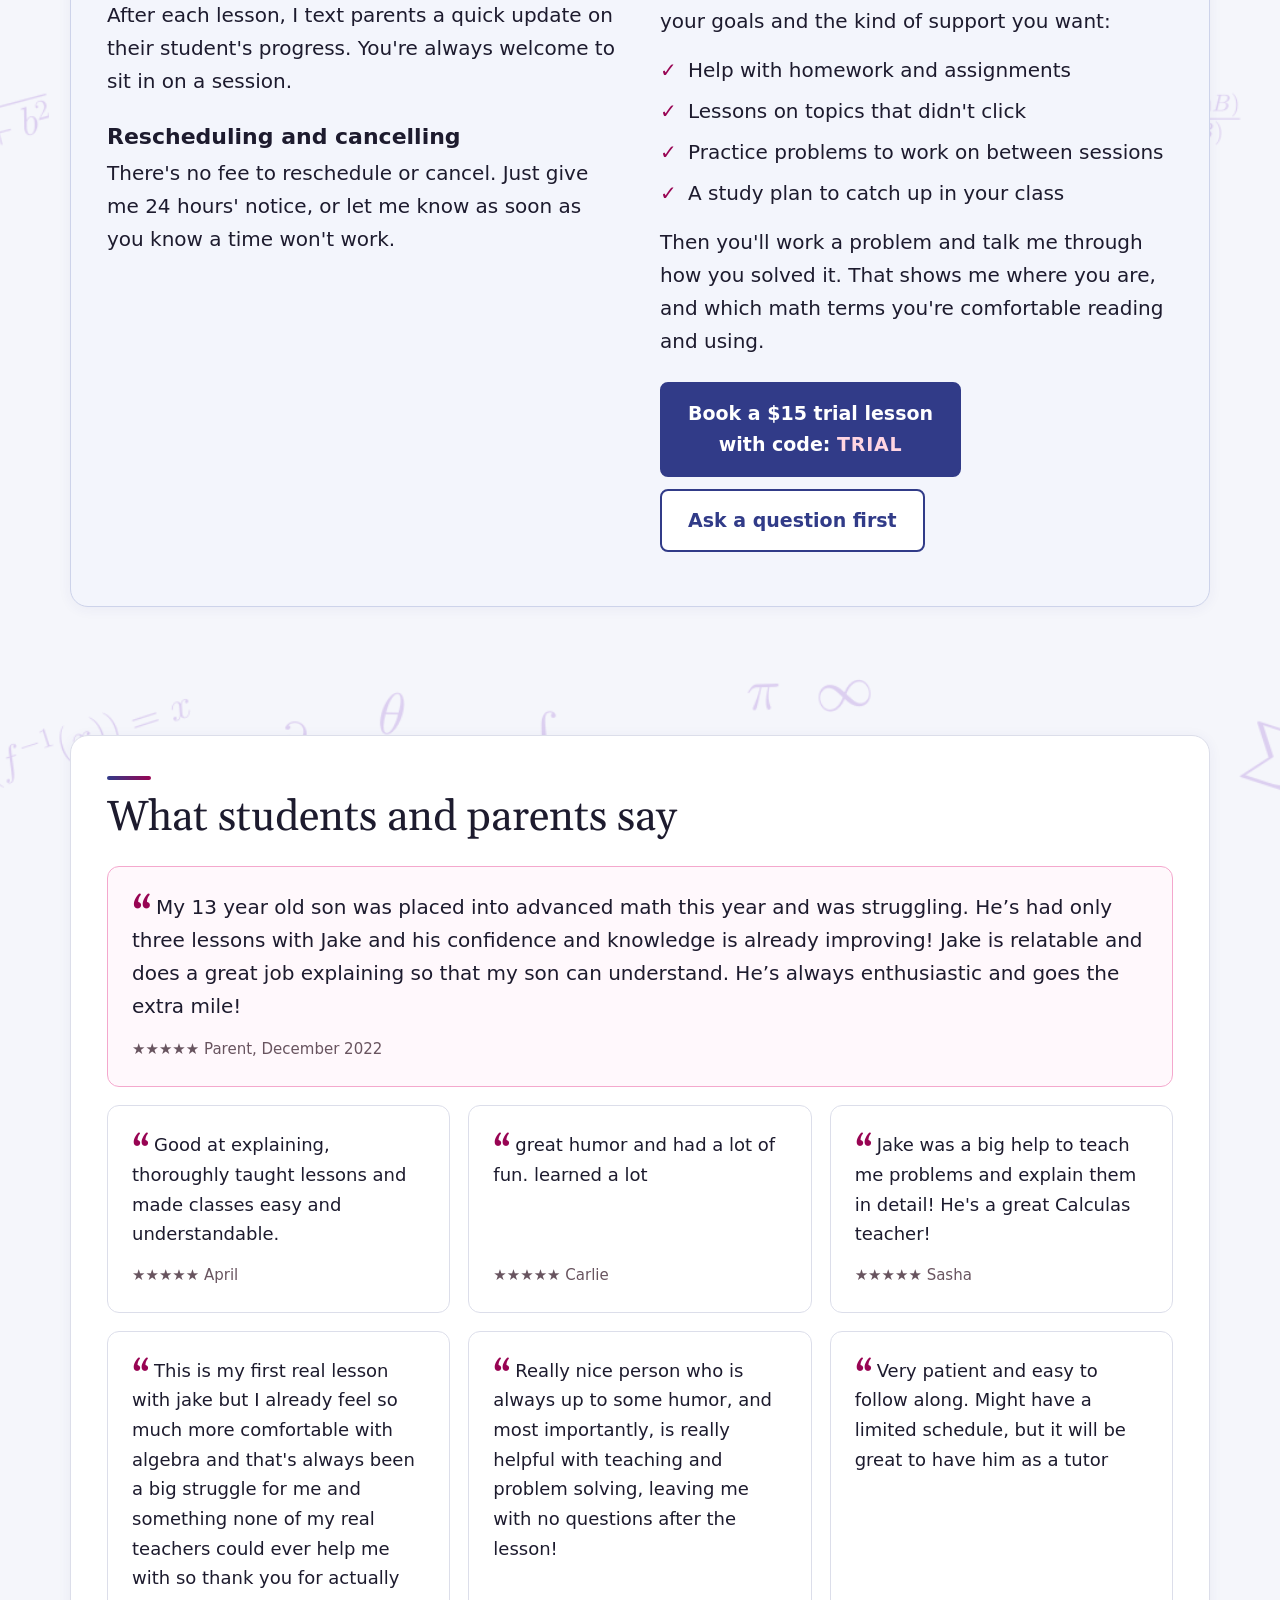
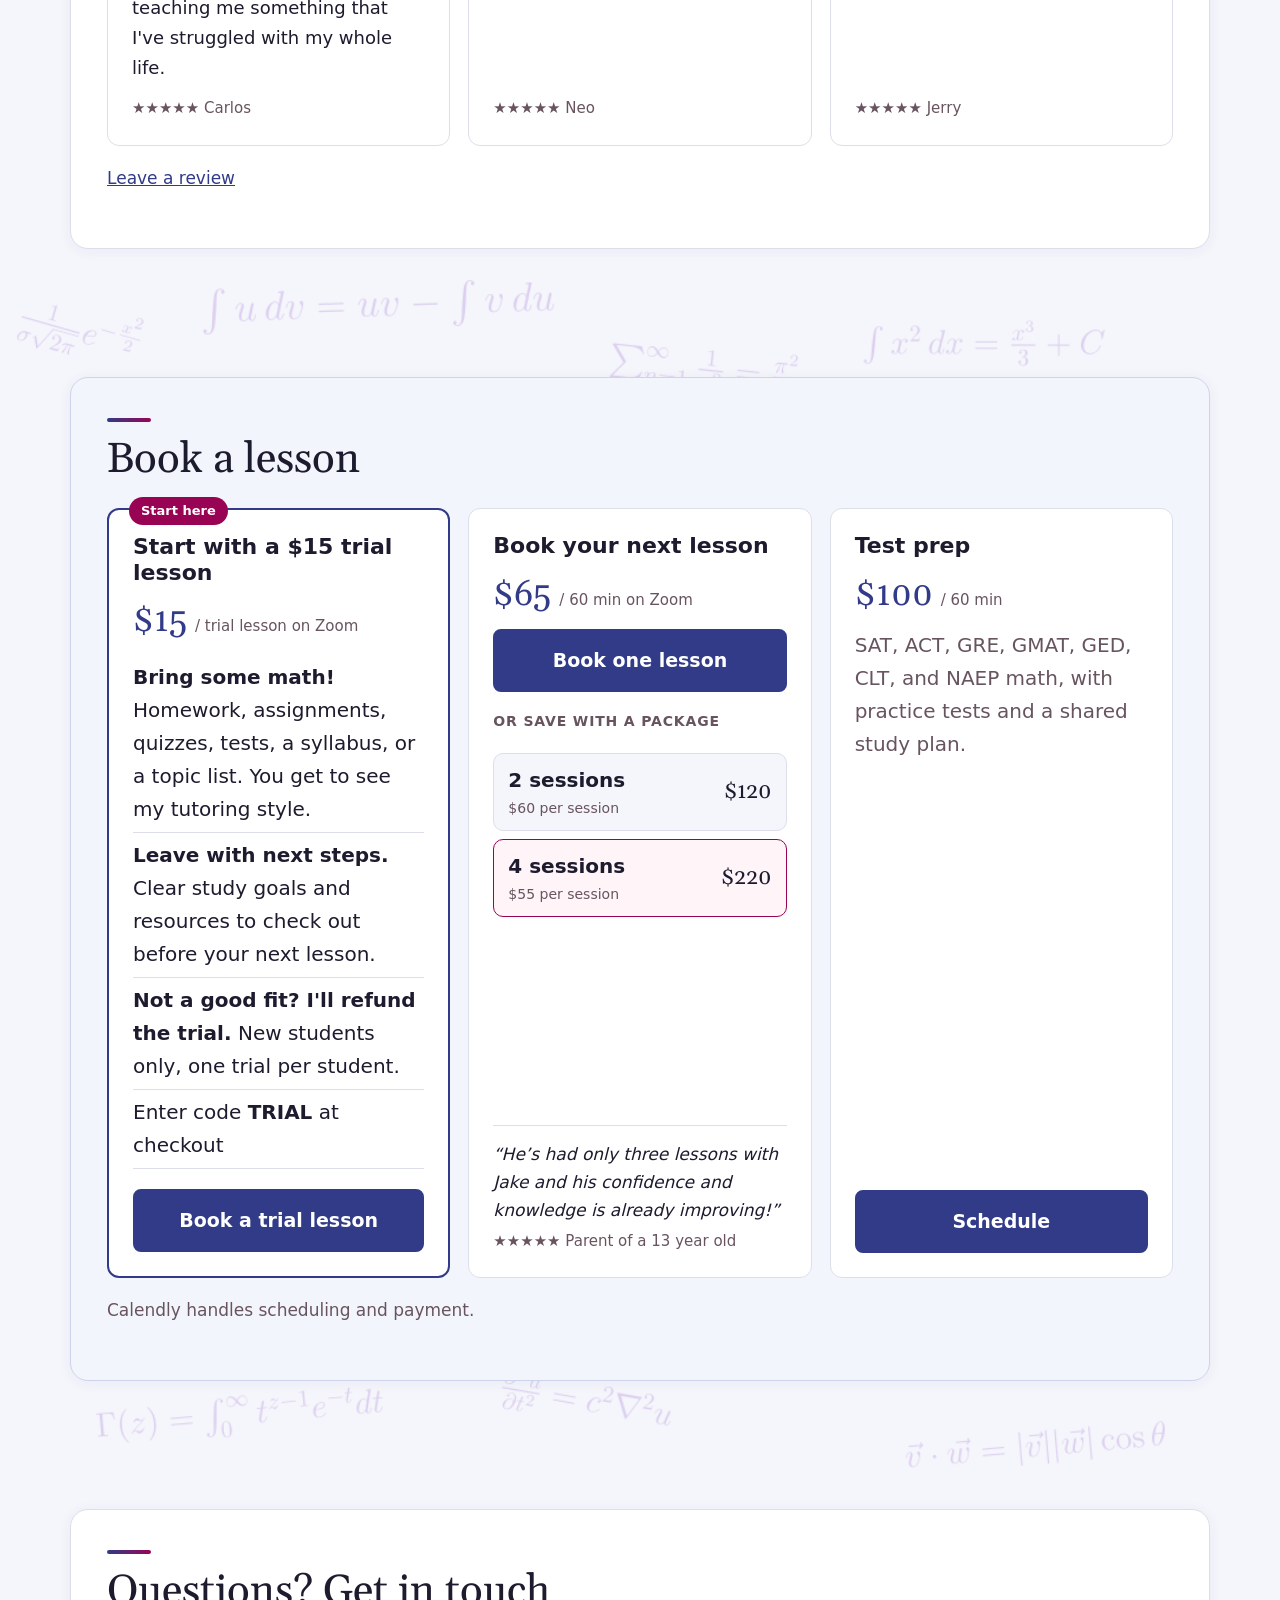
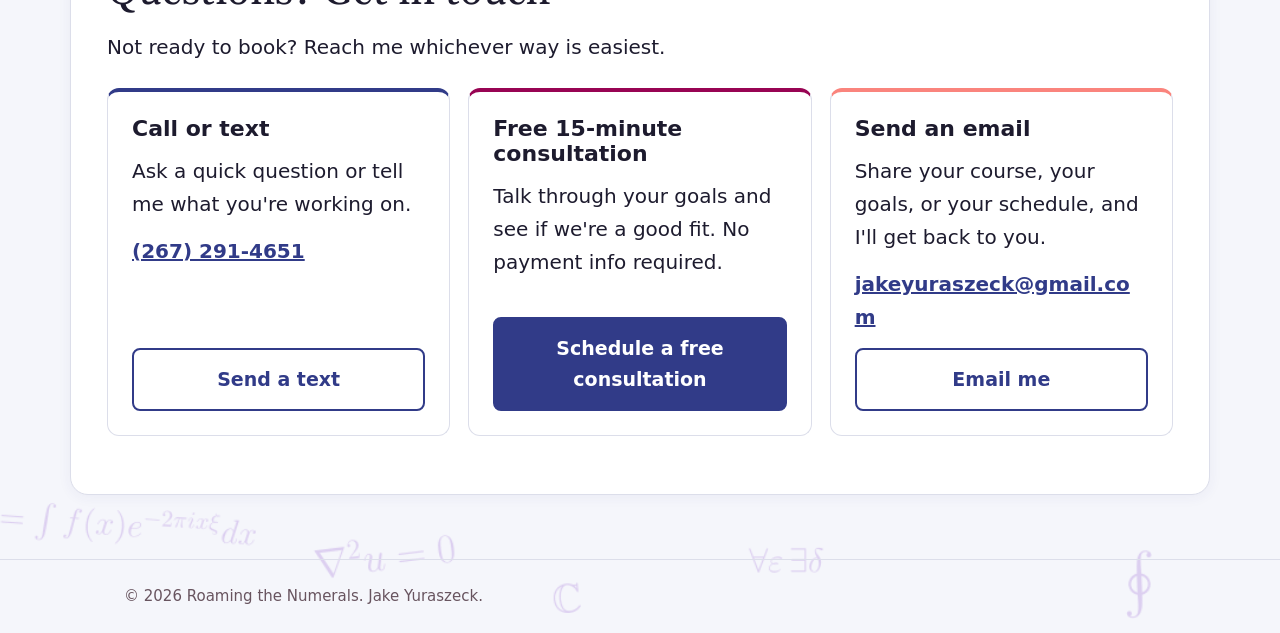
==== commit ef7ac3b0: "Brand colours, merged teaching section with montage video, logo favicon - Palette colours: magenta a" ====
--- a/index.html
+++ b/index.html
@@ -5,6 +5,10 @@
   <meta name="viewport" content="width=device-width, initial-scale=1">
   <meta name="description" content="Online college, high school, and middle school math tutoring, including calculus, linear algebra, AP Calculus, AP Statistics, and SAT prep, with Jake Yuraszeck, a Philadelphia-based tutor and former classroom teacher.">
   <title>Roaming the Numerals | Personalized Math Tutoring</title>
+  <link rel="icon" href="favicon.ico" sizes="any">
+  <link rel="icon" type="image/png" sizes="32x32" href="Images/favicon-32.png">
+  <link rel="icon" type="image/png" sizes="192x192" href="Images/favicon-192.png">
+  <link rel="apple-touch-icon" href="Images/apple-touch-icon.png">
   <link rel="preconnect" href="https://fonts.googleapis.com">
   <link rel="preconnect" href="https://fonts.gstatic.com" crossorigin>
   <!-- Gelasio matches Georgia's letter widths; it is only used on devices without Georgia (e.g. Android) -->
@@ -78,24 +82,27 @@
       </div>
     </section>
 
-    <!-- APPROACH -->
-    <section class="section alt">
+    <!-- APPROACH + TEACHING: montage video, how I teach, and who it's for -->
+    <section class="section alt" id="about">
       <div class="wrap">
         <h2>Tutoring that meets you where you are at</h2>
-        <div class="approach">
-          <div class="cards three">
-            <div class="card"><h3>You're never too far behind</h3><p>We start with the math you're working on right now and build from there.</p></div>
-            <div class="card"><h3>Explanations that click</h3><p>Every student learns differently. I use multiple approaches until one makes sense to you.</p></div>
-            <div class="card"><h3>Real confidence</h3><p>We work on how to learn math, not just how to solve one problem, so you can work on your own.</p></div>
-          </div>
+        <div class="split teach">
+          <div class="video"><iframe src="https://www.youtube-nocookie.com/embed/z-tTQvIfr0I" title="Tutoring with Jake: session highlights" loading="lazy" referrerpolicy="strict-origin-when-cross-origin" allowfullscreen></iframe></div>
           <div class="for-you">
-            <h3 class="mt">This is for you if:</h3>
+            <h3>This is for you if:</h3>
             <ul class="ticks">
               <li>You're struggling with a math class or topic</li>
               <li>You just need to pass a math course for your degree</li>
               <li>Math causes you stress or anxiety</li>
               <li>Your teacher's explanations aren't working for you</li>
             </ul>
+          </div>
+        </div>
+        <div class="approach">
+          <div class="cards three">
+            <div class="card"><h3>You're never too far behind</h3><p>We start with the math you're working on right now and build from there.</p></div>
+            <div class="card"><h3>Explanations that click</h3><p>Every student learns differently. I use multiple approaches until one makes sense to you.</p></div>
+            <div class="card"><h3>Real confidence</h3><p>We work on how to learn math, not just how to solve one problem, so you can work on your own.</p></div>
           </div>
         </div>
       </div>
@@ -161,20 +168,9 @@
       </div>
     </section>
 
-    <!-- MEET JAKE (short, not a CV) -->
-    <section class="section" id="about">
-      <div class="wrap split">
-        <div>
-          <h2>A bit about my teaching</h2>
-          <p><strong>One explanation doesn't work for everyone.</strong> Having studied theoretical mathematics, I can explain the same idea many different ways, at any level, and connect it to what you already know.</p>
-          <p>I've been tutoring since high school, taught grades 7 through 10 in Philadelphia classrooms, and have designed and performed interactive math demonstrations for outreach events.</p>
-        </div>
-        <div class="video"><iframe src="https://www.youtube-nocookie.com/embed/q749N92OVE8" title="Math tutoring with Jake: introduction" loading="lazy" referrerpolicy="strict-origin-when-cross-origin" allowfullscreen></iframe></div>
-      </div>
-    </section>
 
     <!-- REVIEWS: plain grid, no carousel -->
-    <section class="section alt" id="reviews">
+    <section class="section" id="reviews">
       <div class="wrap">
         <h2>What students and parents say</h2>
         <div class="cards three">
@@ -191,7 +187,7 @@
     </section>
 
     <!-- BOOKING: trial first, then regular lessons and test prep -->
-    <section class="section" id="booking-options" aria-labelledby="booking-heading">
+    <section class="section alt" id="booking-options" aria-labelledby="booking-heading">
       <div class="wrap">
         <h2 id="booking-heading">Book a lesson</h2>
         <div class="cards three">
@@ -231,7 +227,7 @@
       </div>
     </section>
 
-    <section class="section alt" id="contact" aria-labelledby="contact-heading">
+    <section class="section" id="contact" aria-labelledby="contact-heading">
       <div class="wrap">
         <h2 id="contact-heading">Questions? Get in touch</h2>
         <p>Not ready to book? Reach me whichever way is easiest.</p>
--- a/styles.css
+++ b/styles.css
@@ -226,16 +226,13 @@
   .sessions .s-cta .btn{flex:1 1 0;font-size:14px;padding:9px 12px}
 }
 
-/* Phones: approach cards stacked on the left, "This is for you if" beside them on the right */
+/* Phones: compact approach cards, stacked full width */
 @media(max-width:860px){
-  .approach{display:grid;grid-template-columns:minmax(0,1.4fr) minmax(0,1fr);gap:14px;align-items:start;margin-top:18px}
+  .approach{margin-top:0}
   .approach .cards{margin:0;gap:10px}
   .approach .card{padding:12px 14px}
   .approach .card h3{font-size:16px;margin-bottom:6px}
   .approach .card p{font-size:14px;line-height:1.5;margin:0}
-  .approach .for-you h3{margin-top:0;font-size:16px}
-  .approach .ticks{font-size:14px;line-height:1.5;margin:0}
-  .approach .ticks li{padding-left:22px;margin-bottom:10px}
 }
 
 /* Phones: text sizes in line with the hero (18px body, 15px small text) */
@@ -266,3 +263,58 @@
 
 .card{min-width:0}
 .card p,.card a{overflow-wrap:anywhere}
+
+/* ---------- Brand colour layer (colours from "Logo and Color Pallet/Color Pallet.png") ----------
+   Navy #313B88 stays the main accent; magenta #980453 is the second accent; the palette's lightest
+   blue and pink tints add soft colour without hurting readability. */
+:root{--magenta:#980453;--blue-50:#F3F5FC;--blue-100:#CDD3EA;--pink-50:#FFF4F8;--pink-100:#FFD5E2;--coral:#FA847D;--muted:#68545F}
+
+/* Thin brand stripe under the header */
+.site-header::after{content:"";display:block;height:3px;background:linear-gradient(90deg,var(--accent),var(--magenta) 65%,var(--coral))}
+
+/* Hero: second line of the headline and the eyebrow in magenta, magenta bullets */
+.hero-head h1 span:last-child{color:var(--magenta)}
+.eyebrow,.label,.chip-group h3{color:var(--magenta)}
+.lead-points li::marker{color:var(--magenta)}
+.proof span::before{color:var(--magenta)}
+.hero-quote{background:var(--pink-50)}
+
+/* Short navy-to-magenta bar above each section heading */
+.section h2::before{content:"";display:block;width:44px;height:4px;border-radius:2px;margin-bottom:14px;background:linear-gradient(90deg,var(--accent),var(--magenta))}
+
+/* Every other section gets a very light blue panel; cards stay white so they stand out */
+.section.alt>.wrap{background:var(--blue-50);border-color:var(--blue-100)}
+
+/* Checkmarks in magenta */
+.ticks li::before{color:var(--magenta)}
+
+/* Coloured top edge on the three-card rows (approach and contact) */
+.approach .card,#contact .card{border-top:4px solid var(--accent)}
+.approach .card:nth-child(2),#contact .card:nth-child(2){border-top-color:var(--magenta)}
+.approach .card:nth-child(3),#contact .card:nth-child(3){border-top-color:var(--coral)}
+
+/* Subject chips: college in blue, middle/high school in pink */
+.chips li{background:var(--blue-50);border-color:var(--blue-100);color:var(--accent)}
+.chip-group+.chip-group .chips li{background:var(--pink-50);border-color:var(--pink-100);color:var(--magenta)}
+
+/* Reviews: magenta opening quote mark */
+.review blockquote::before{content:"\201C";color:var(--magenta);font:400 2.4em/0 Georgia,Gelasio,serif;vertical-align:-.38em;margin-right:4px}
+
+/* Booking: magenta badge, pricing in navy, best-value package tinted pink */
+.badge{background:var(--magenta)}
+.price .amount{color:var(--accent)}
+.packages .best{border-color:var(--magenta);background:var(--pink-50)}
+.packages .best:hover{background:#fff}
+
+/* Buttons: the trial code pops in light pink on navy buttons; links turn magenta on hover */
+.btn:not(.btn-outline) .btn-sub strong,.btn:not(.btn-outline) .btn-code strong{color:var(--pink-100)}
+.btn-outline:hover{background:var(--blue-50)}
+a:not(.btn):hover{color:var(--magenta)}
+.photo-btn:hover .hint{background:var(--magenta)}
+
+/* Teaching block (montage video + how I teach) above the approach cards */
+.teach{gap:32px;margin:8px 0 28px}
+.teach p:last-child{margin-bottom:0}
+@media(max-width:860px){.teach{gap:18px;margin-bottom:22px}}
+.teach .for-you h3{margin-top:0}
+.teach .ticks{margin-bottom:0}
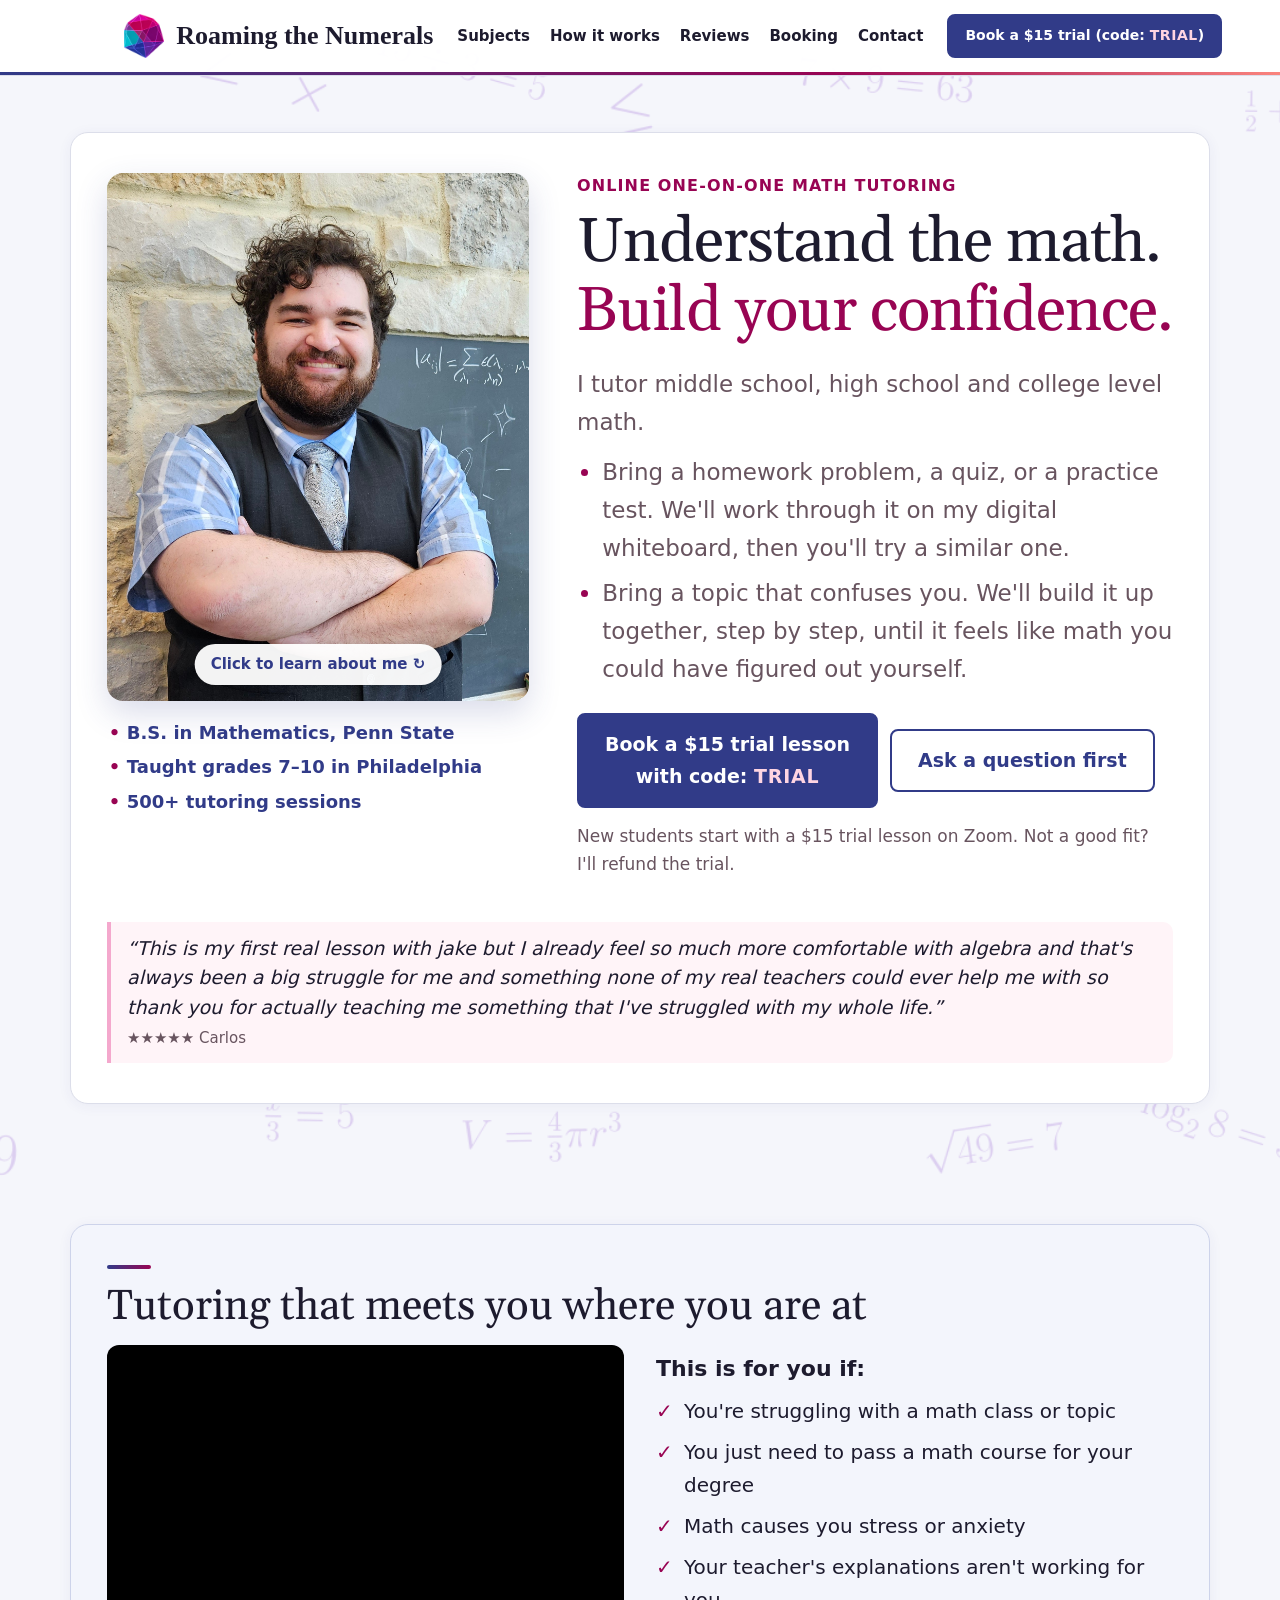
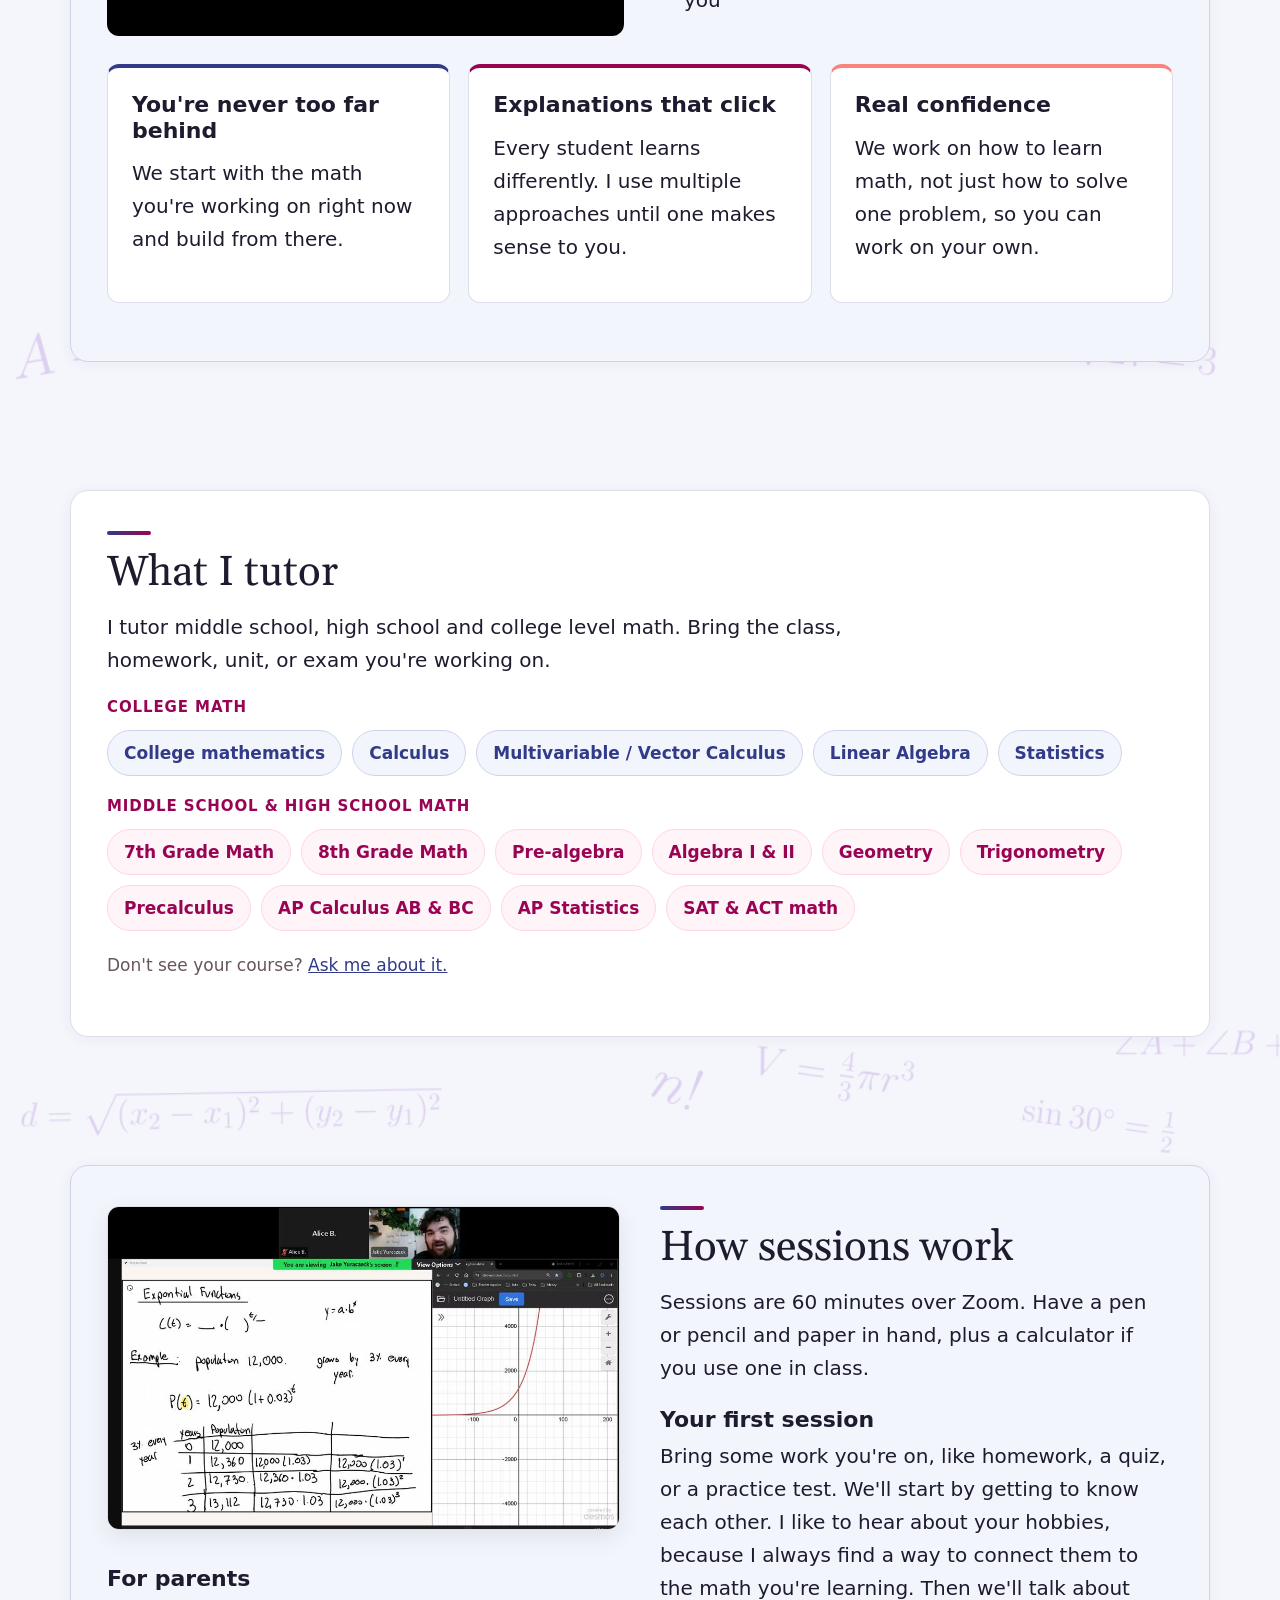
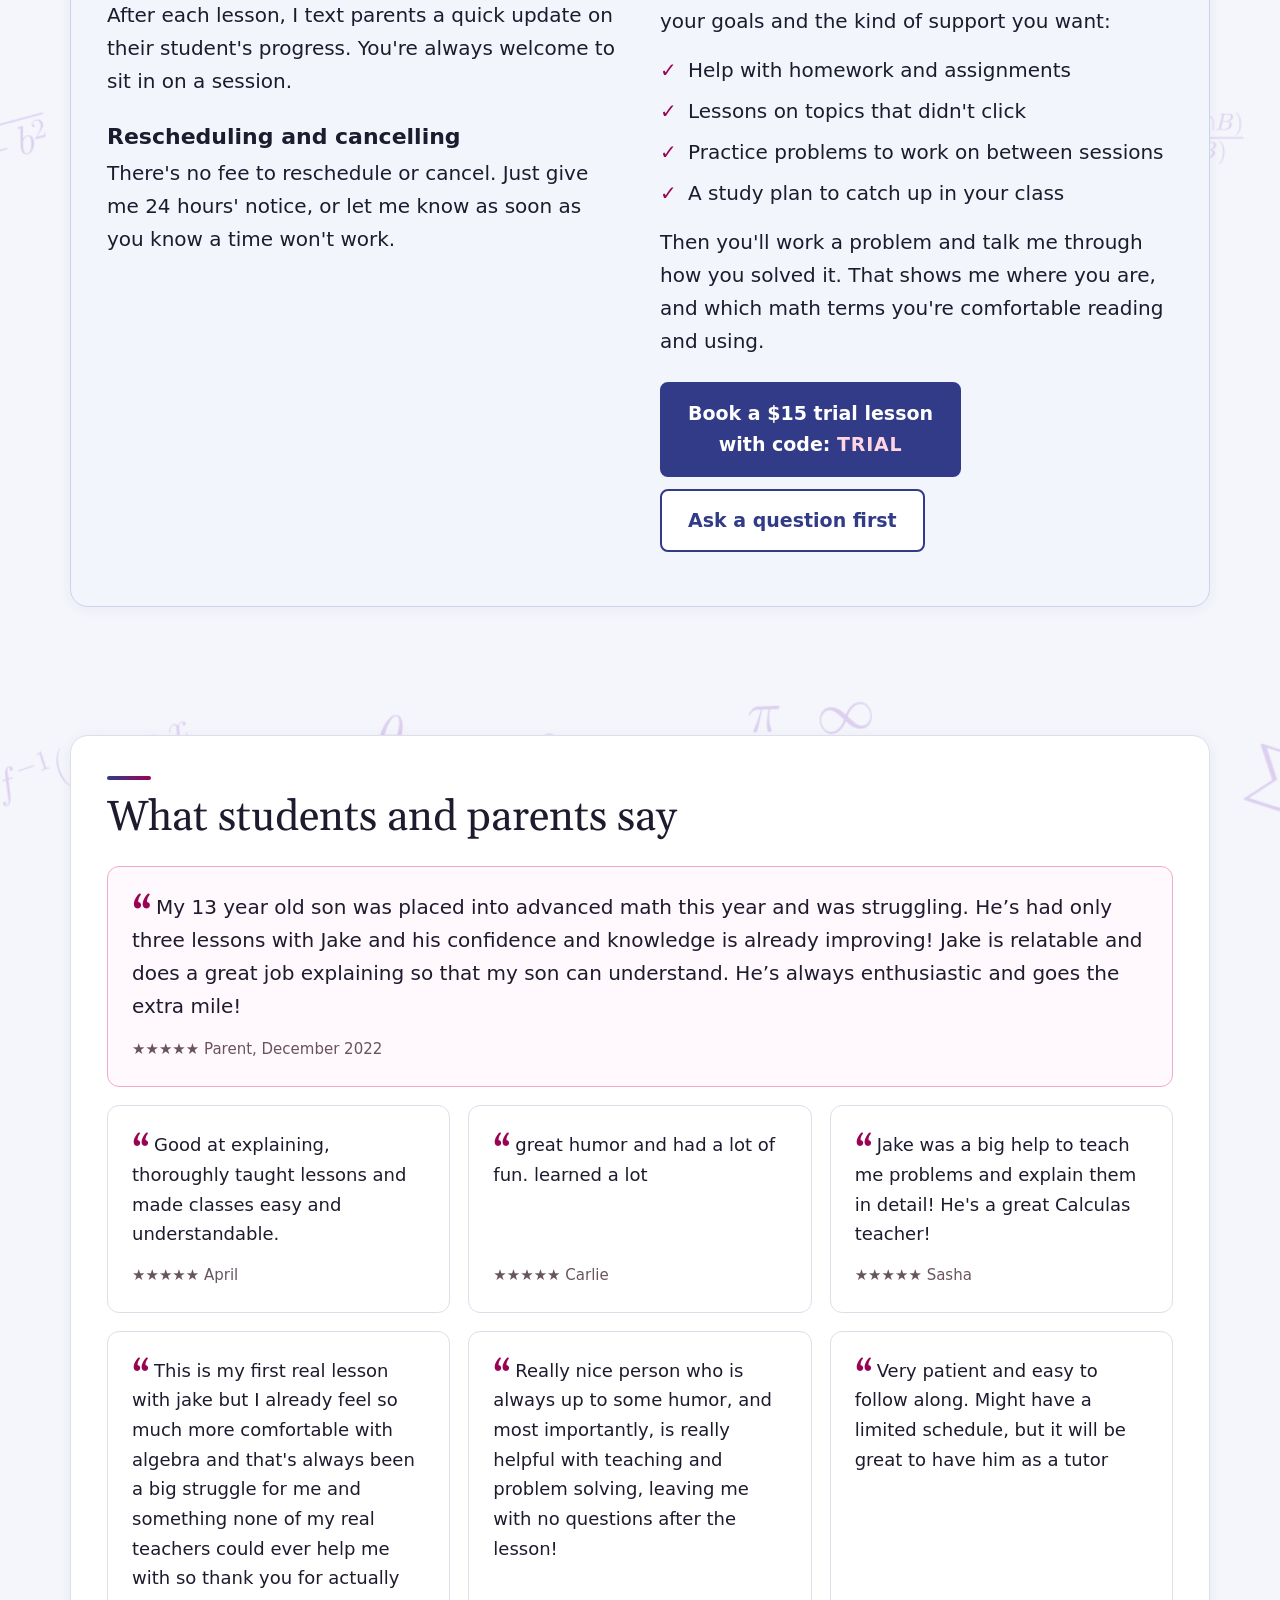
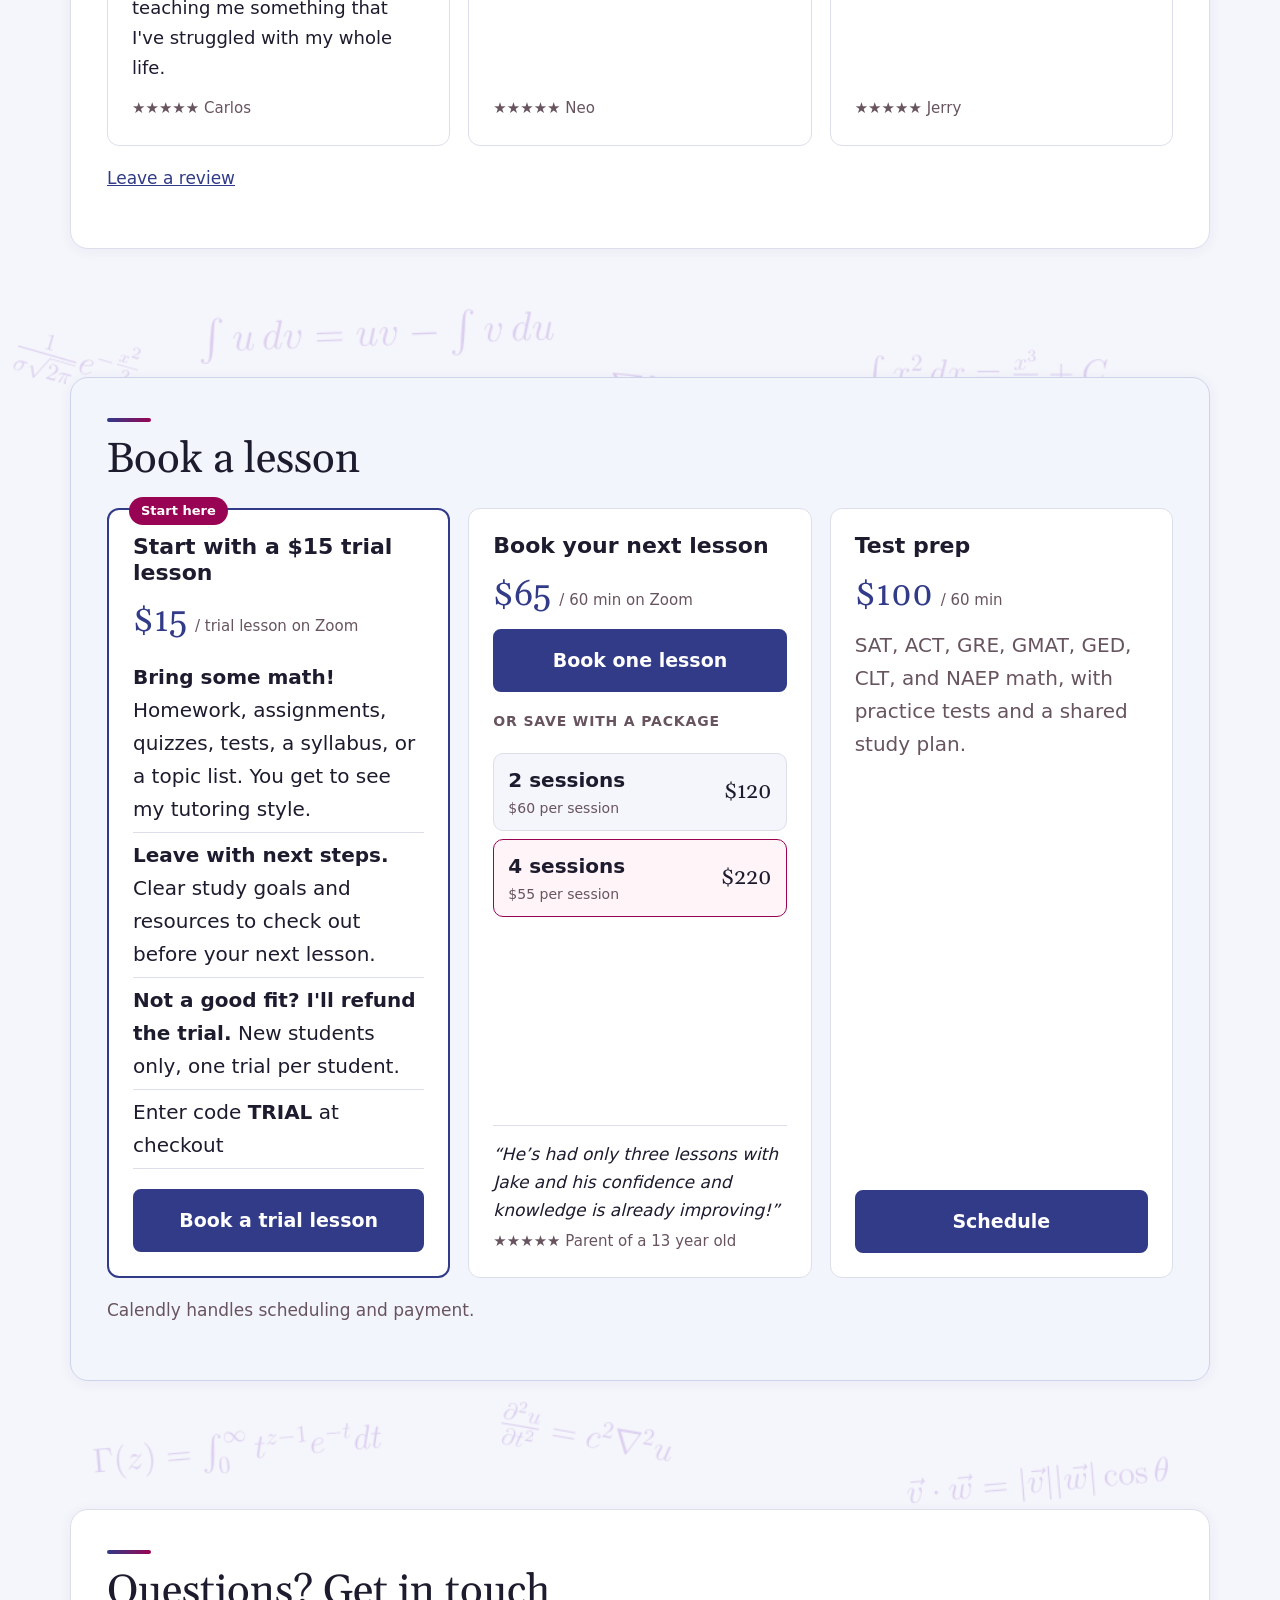
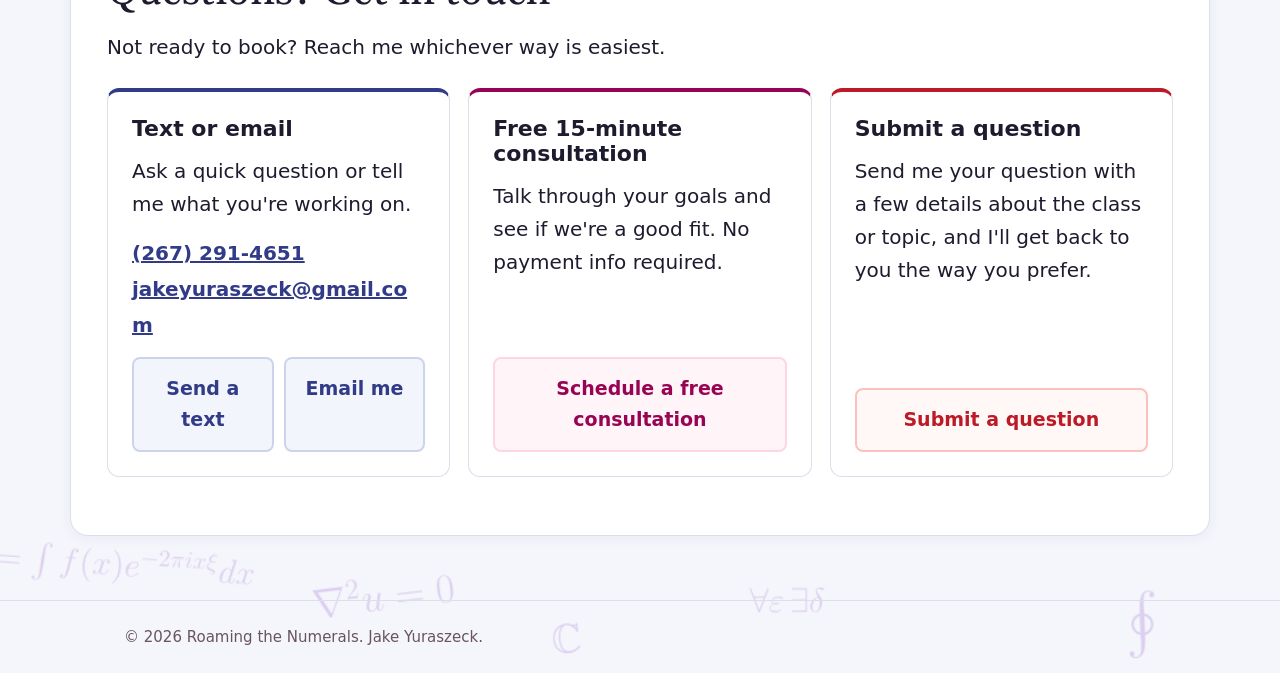
==== commit 691444d2: "New contact options with question form; tinted contact buttons and phone bar - Contact cards: Text o" ====
--- a/index.html
+++ b/index.html
@@ -233,10 +233,13 @@
         <p>Not ready to book? Reach me whichever way is easiest.</p>
         <div class="cards three">
           <div class="card">
-            <h3>Call or text</h3>
+            <h3>Text or email</h3>
             <p>Ask a quick question or tell me what you're working on.</p>
-            <p><a href="tel:+12672914651"><strong>(267) 291-4651</strong></a></p>
-            <a class="btn btn-outline btn-block" href="sms:2672914651">Send a text</a>
+            <p class="contact-lines"><a href="tel:+12672914651"><strong>(267) 291-4651</strong></a><br><a href="mailto:jakeyuraszeck@gmail.com"><strong>jakeyuraszeck@gmail.com</strong></a></p>
+            <div class="card-btns">
+              <a class="btn btn-outline" href="sms:2672914651">Send a text</a>
+              <a class="btn btn-outline" href="mailto:jakeyuraszeck@gmail.com?subject=Math%20tutoring%20inquiry&body=Hi%20Jake%2C%0A%0AI%27m%20looking%20for%20help%20with%20(course%20or%20topic)%3A%0AMy%20goals%20or%20upcoming%20test%3A%0AWhen%20I%27m%20free%3A%0A">Email me</a>
+            </div>
           </div>
           <div class="card">
             <h3>Free 15-minute consultation</h3>
@@ -244,10 +247,9 @@
             <a class="btn btn-block" href="booking-consultation.html">Schedule a free consultation</a>
           </div>
           <div class="card">
-            <h3>Send an email</h3>
-            <p>Share your course, your goals, or your schedule, and I'll get back to you.</p>
-            <p><a href="mailto:jakeyuraszeck@gmail.com"><strong>jakeyuraszeck@gmail.com</strong></a></p>
-            <a class="btn btn-outline btn-block" href="mailto:jakeyuraszeck@gmail.com?subject=Math%20tutoring%20inquiry&body=Hi%20Jake%2C%0A%0AI%27m%20looking%20for%20help%20with%20(course%20or%20topic)%3A%0AMy%20goals%20or%20upcoming%20test%3A%0AWhen%20I%27m%20free%3A%0A">Email me</a>
+            <h3>Submit a question</h3>
+            <p>Send me your question with a few details about the class or topic, and I'll get back to you the way you prefer.</p>
+            <a class="btn btn-outline btn-block" href="https://docs.google.com/forms/d/e/1FAIpQLSdISg1TdOKKTRZQI4vA--qaWTLFCFA8kEzlPhVKGS3glxxrSw/viewform" target="_blank" rel="noopener">Submit a question</a>
           </div>
         </div>
       </div>
@@ -255,9 +257,9 @@
   </main>
 
   <nav class="quick-bar" aria-label="Quick contact">
-    <a href="tel:+12672914651">Call</a>
     <a href="sms:2672914651">Text</a>
-    <a href="booking-consultation.html">Free consultation</a>
+    <a class="qb-primary" href="booking-consultation.html">Free consultation</a>
+    <a href="https://docs.google.com/forms/d/e/1FAIpQLSdISg1TdOKKTRZQI4vA--qaWTLFCFA8kEzlPhVKGS3glxxrSw/viewform" target="_blank" rel="noopener">Ask a question</a>
   </nav>
 
   <footer><div class="wrap">&copy; 2026 Roaming the Numerals. Jake Yuraszeck.</div></footer>
--- a/styles.css
+++ b/styles.css
@@ -199,7 +199,7 @@
   body{padding-bottom:72px}
   .quick-bar{display:flex;gap:8px;position:fixed;left:0;right:0;bottom:0;z-index:60;padding:10px 12px calc(10px + env(safe-area-inset-bottom));background:rgba(255,255,255,.97);border-top:1px solid var(--line);box-shadow:0 -4px 16px rgba(0,0,0,.08)}
   .quick-bar a{flex:1;display:flex;align-items:center;justify-content:center;min-height:46px;padding:0 8px;border-radius:8px;border:2px solid var(--accent);background:#fff;color:var(--accent);font-weight:700;font-size:14px;white-space:nowrap;text-decoration:none}
-  .quick-bar a:last-child{background:var(--accent);color:#fff;flex:2}
+  .quick-bar a.qb-primary{background:var(--accent);color:#fff;flex:1.6}
 }
 @media(prefers-reduced-motion:reduce){html{scroll-behavior:auto}}
 
@@ -318,3 +318,21 @@
 @media(max-width:860px){.teach{gap:18px;margin-bottom:22px}}
 .teach .for-you h3{margin-top:0}
 .teach .ticks{margin-bottom:0}
+
+/* Contact: two side-by-side buttons in the "Text or email" card */
+.card-btns{display:flex;gap:10px;margin-top:auto}
+.card-btns .btn{flex:1 1 0;padding-left:10px;padding-right:10px}
+.contact-lines{line-height:1.8}
+
+/* Contact options use one button style, each tinted with its card's colour:
+   navy = text or email, magenta = free consultation, red-coral = submit a question.
+   The sticky phone bar uses the same colours in the same order. */
+:root{--red:#BD1A27;--red-50:#FFF8F7;--red-100:#FCC1BC}
+.quick-bar a,
+#contact .card .btn{border:2px solid var(--blue-100);background:var(--blue-50);color:var(--accent)}
+.quick-bar a.qb-primary,
+#contact .card:nth-child(2) .btn{border-color:var(--pink-100);background:var(--pink-50);color:var(--magenta)}
+.quick-bar a:nth-child(3),
+#contact .card:nth-child(3) .btn{border-color:var(--red-100);background:var(--red-50);color:var(--red)}
+.quick-bar a:hover,#contact .card .btn:hover{border-color:currentColor;background:#fff}
+#contact .card:nth-child(3){border-top-color:var(--red)}
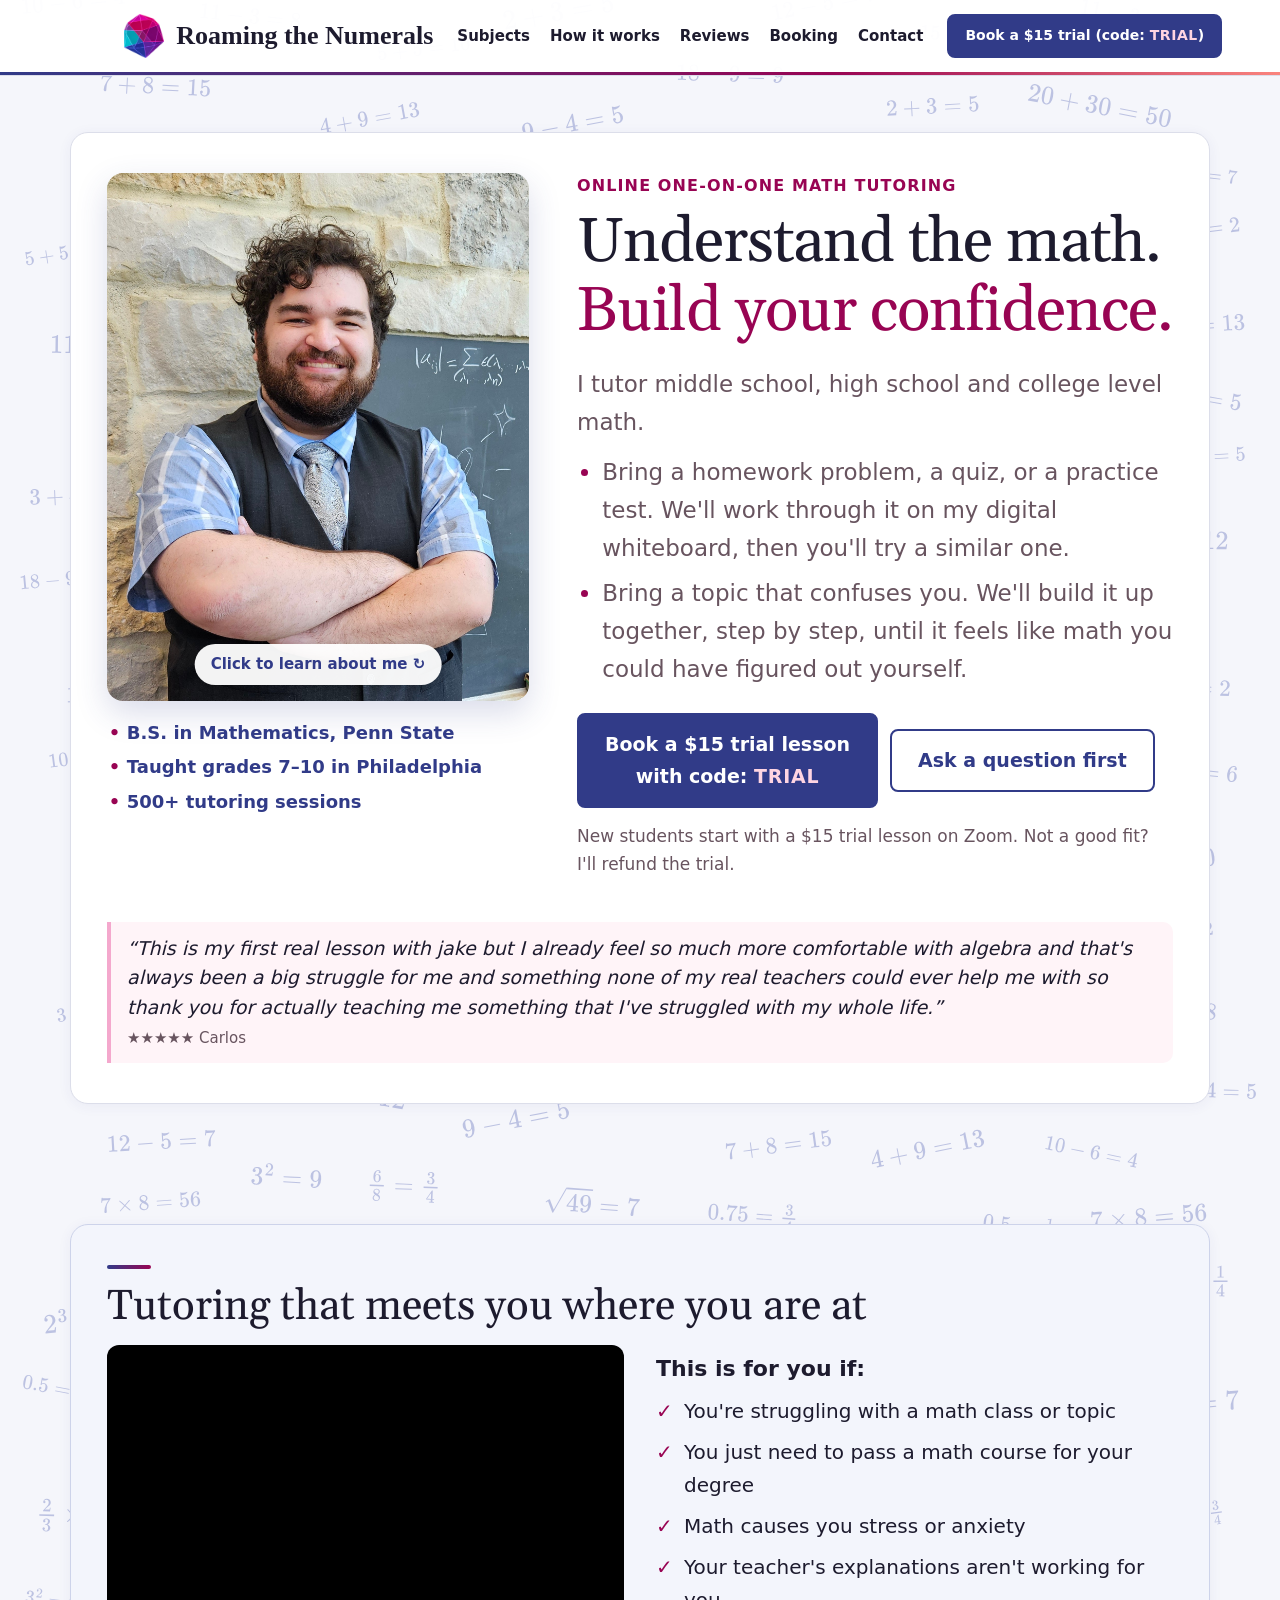
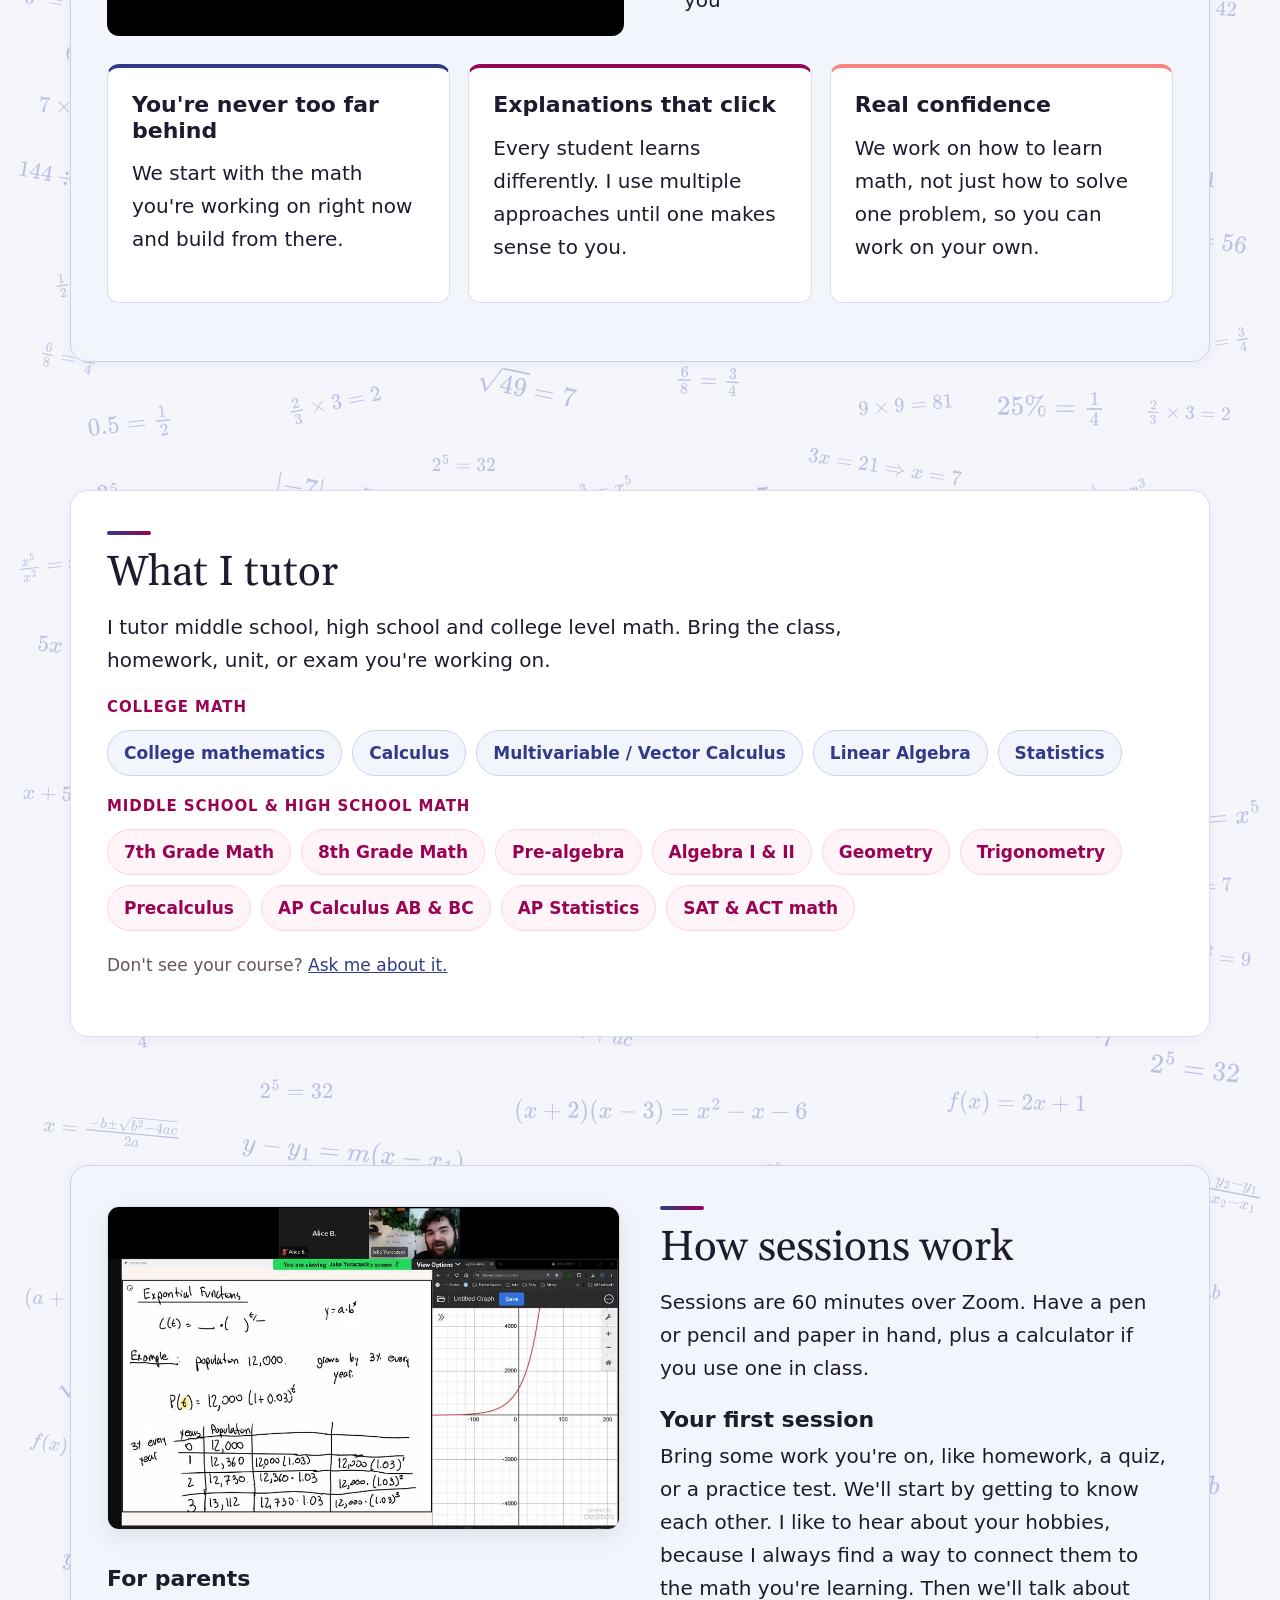
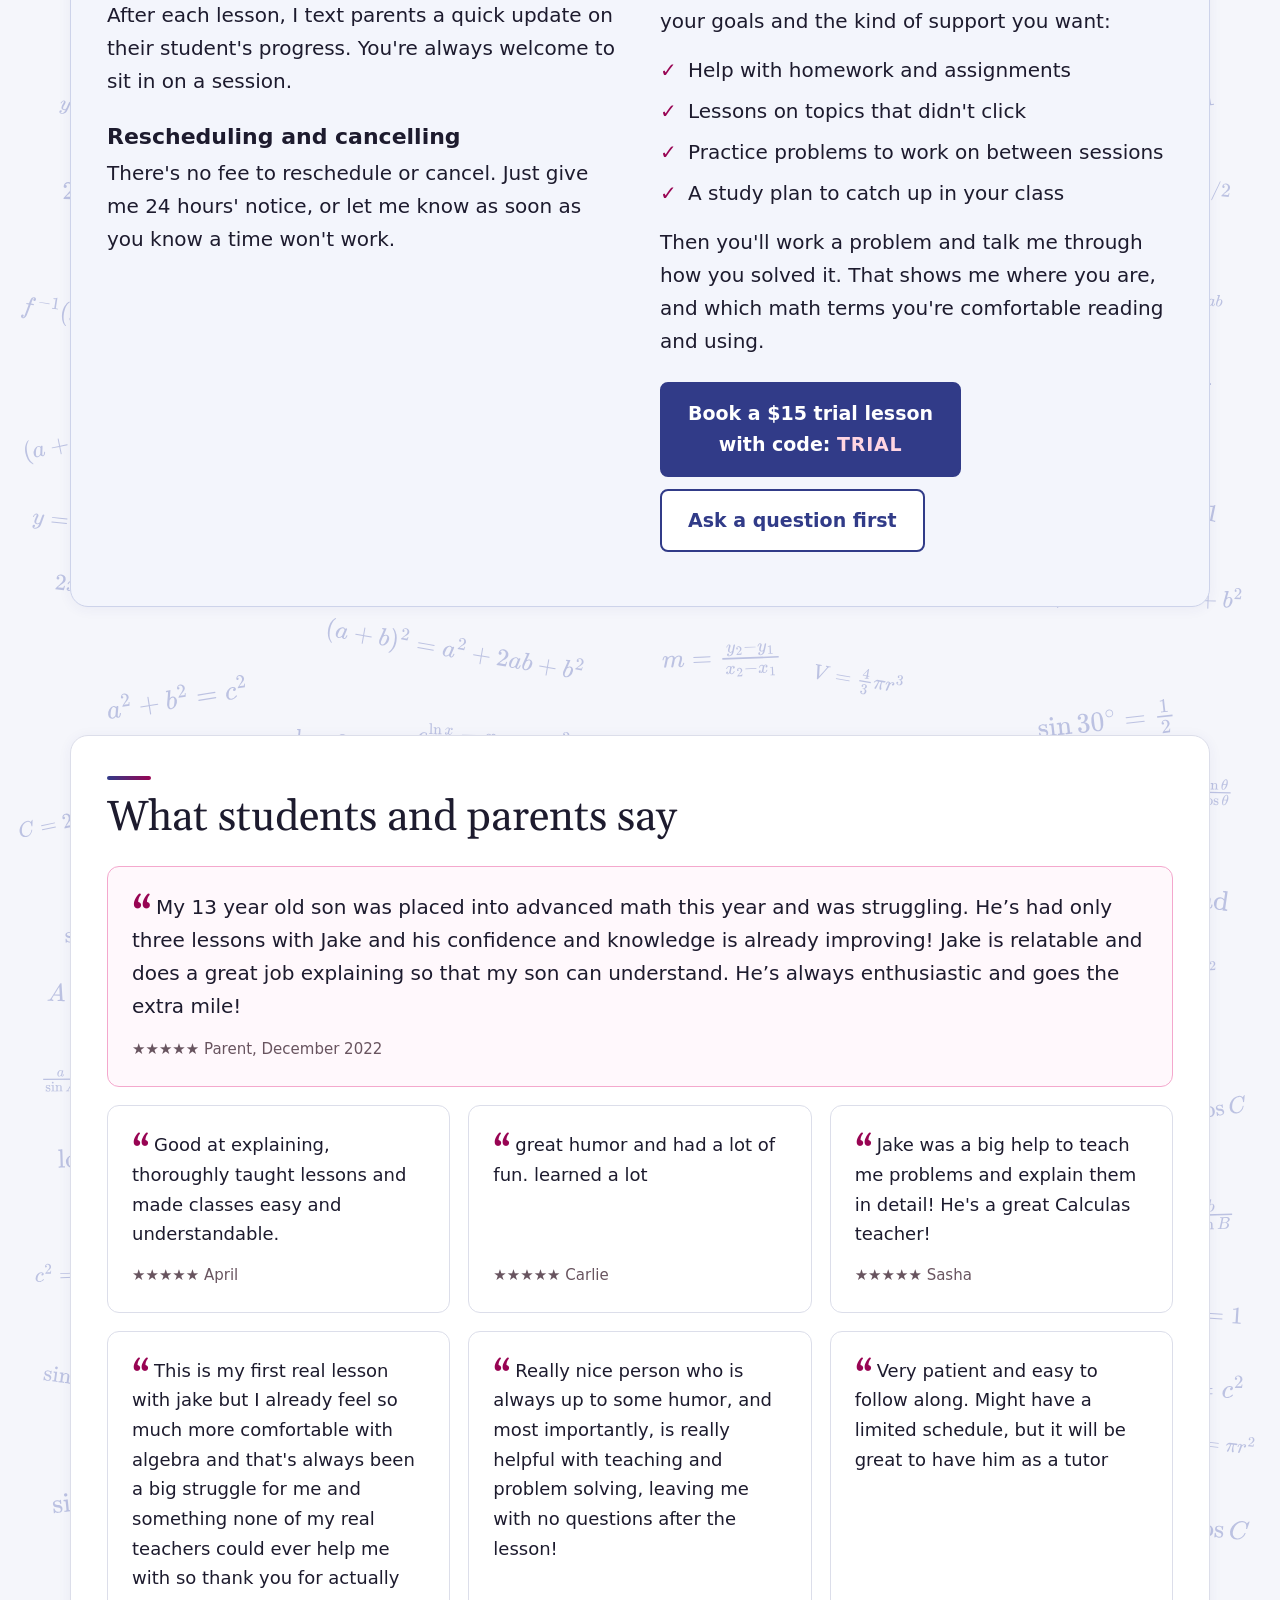
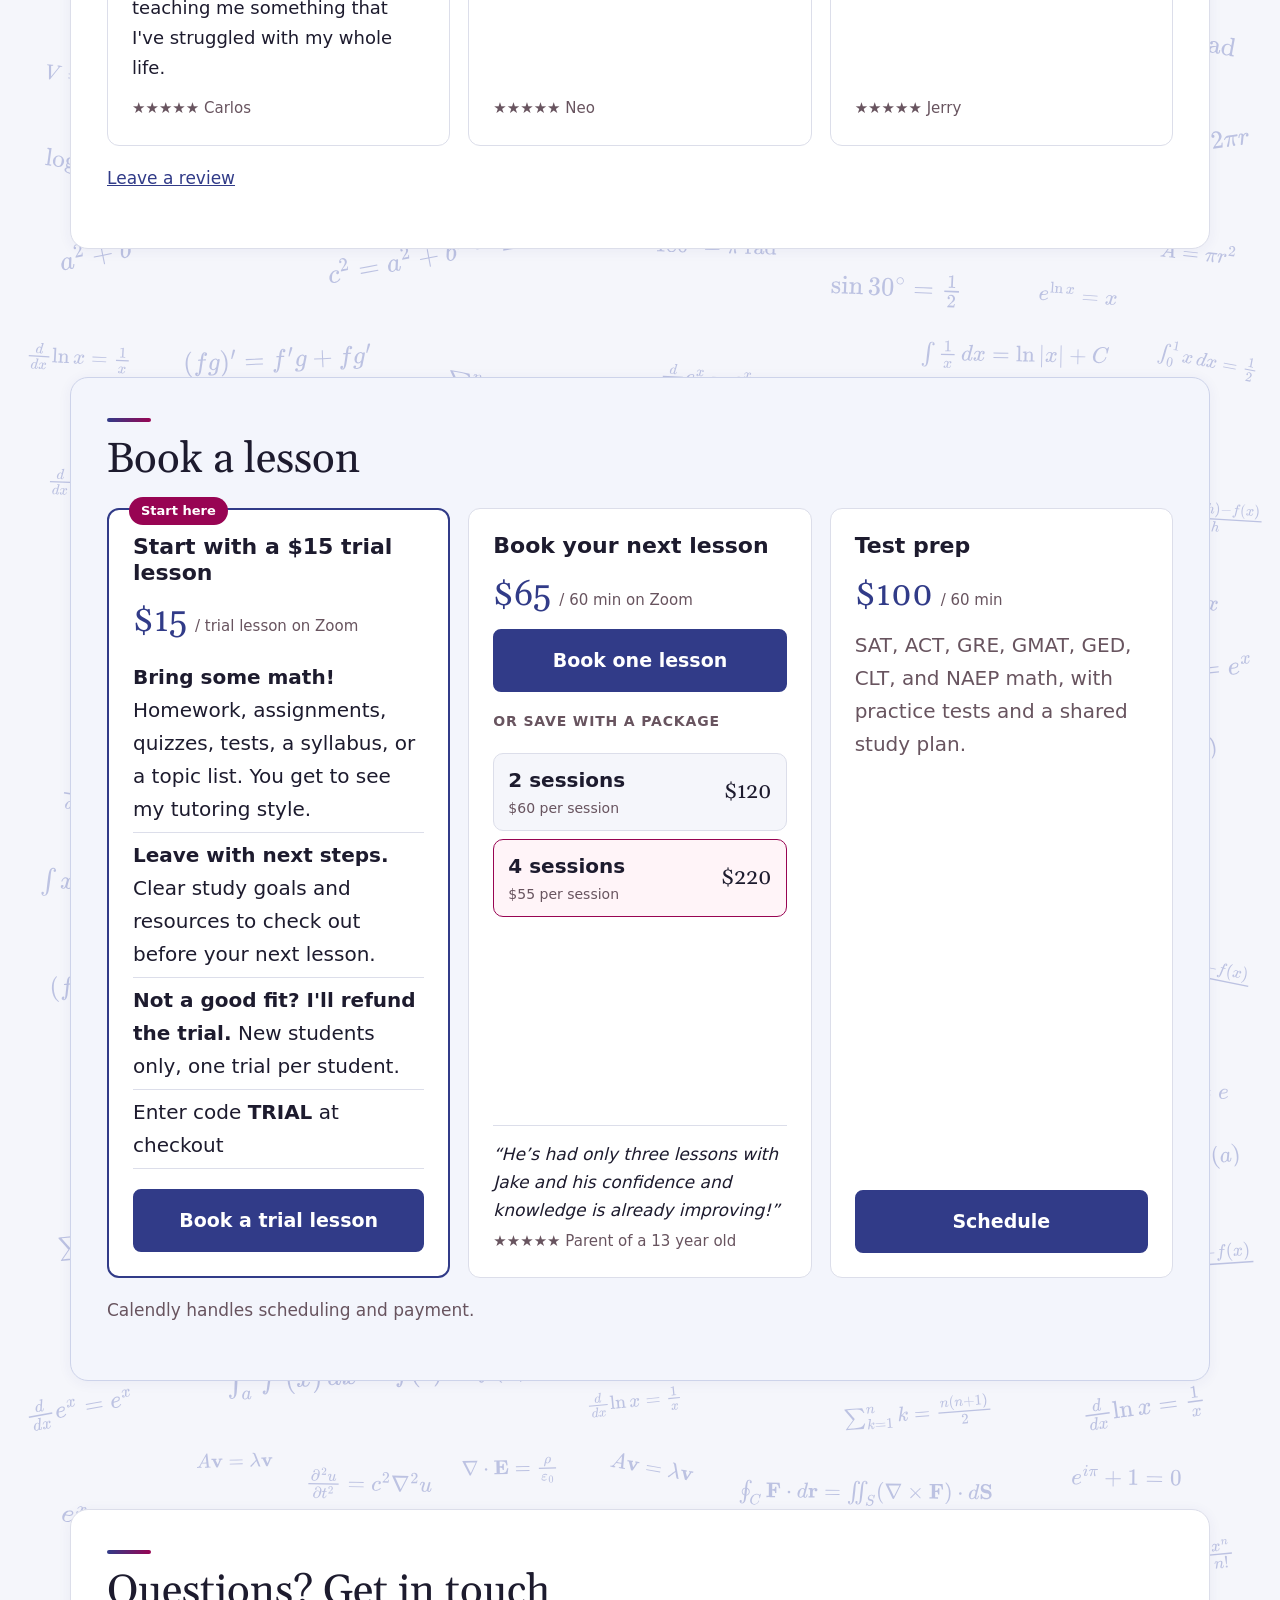
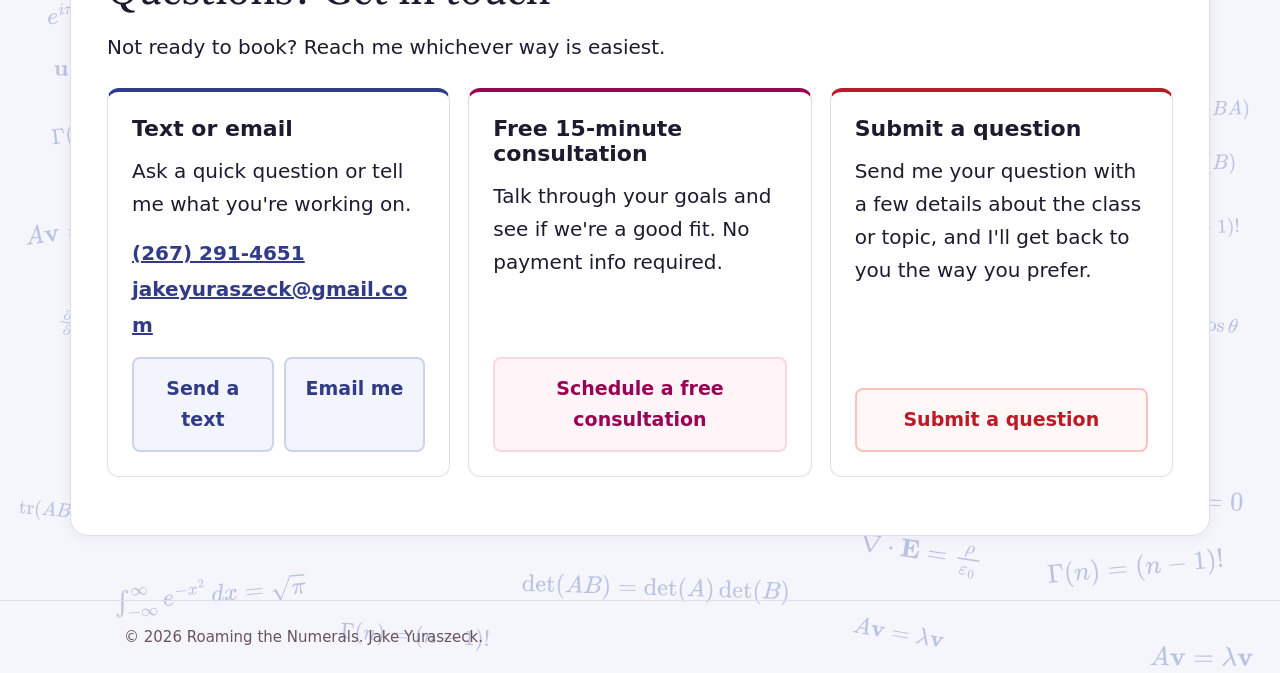
==== commit dbbe9ca7: "Seamless LaTeX math background across the whole page - Equations written in LaTeX (tools/math-backgr" ====
--- a/index.html
+++ b/index.html
@@ -416,5 +416,7 @@
       relayout();
     })();
   </script>
+  <script src="math-equations.js" defer></script>
+  <script src="math-background.js" defer></script>
 </body>
 </html>
--- a/styles.css
+++ b/styles.css
@@ -255,11 +255,12 @@
   .card{padding:18px}
   footer{font-size:13px}
 }
-/* One long math-symbol image behind the whole page (Images/math-bg-*.png, made from math-background.tex).
-   It stretches to the page height, so the math gets harder gradually from top to bottom. */
-html{background:var(--soft) url("Images/math-bg-desktop.png") center top/auto 100% no-repeat}
-@media(max-width:1199px){html{background-image:url("Images/math-bg-tablet.png")}}
-@media(max-width:860px){html{background-image:url("Images/math-bg-mobile.png")}}
+/* Math behind the page: math-background.js scatters LaTeX equations (rendered into math-equations.js by
+   tools/math-background/build.html) down the whole page as one seamless layer, getting harder from top to bottom. */
+html{background:var(--soft)}
+body{position:relative}
+#math-bg{position:absolute;inset:0;z-index:-1;overflow:hidden;pointer-events:none;color:#6f7cc0;opacity:.42}
+#math-bg svg{display:block}
 
 .card{min-width:0}
 .card p,.card a{overflow-wrap:anywhere}
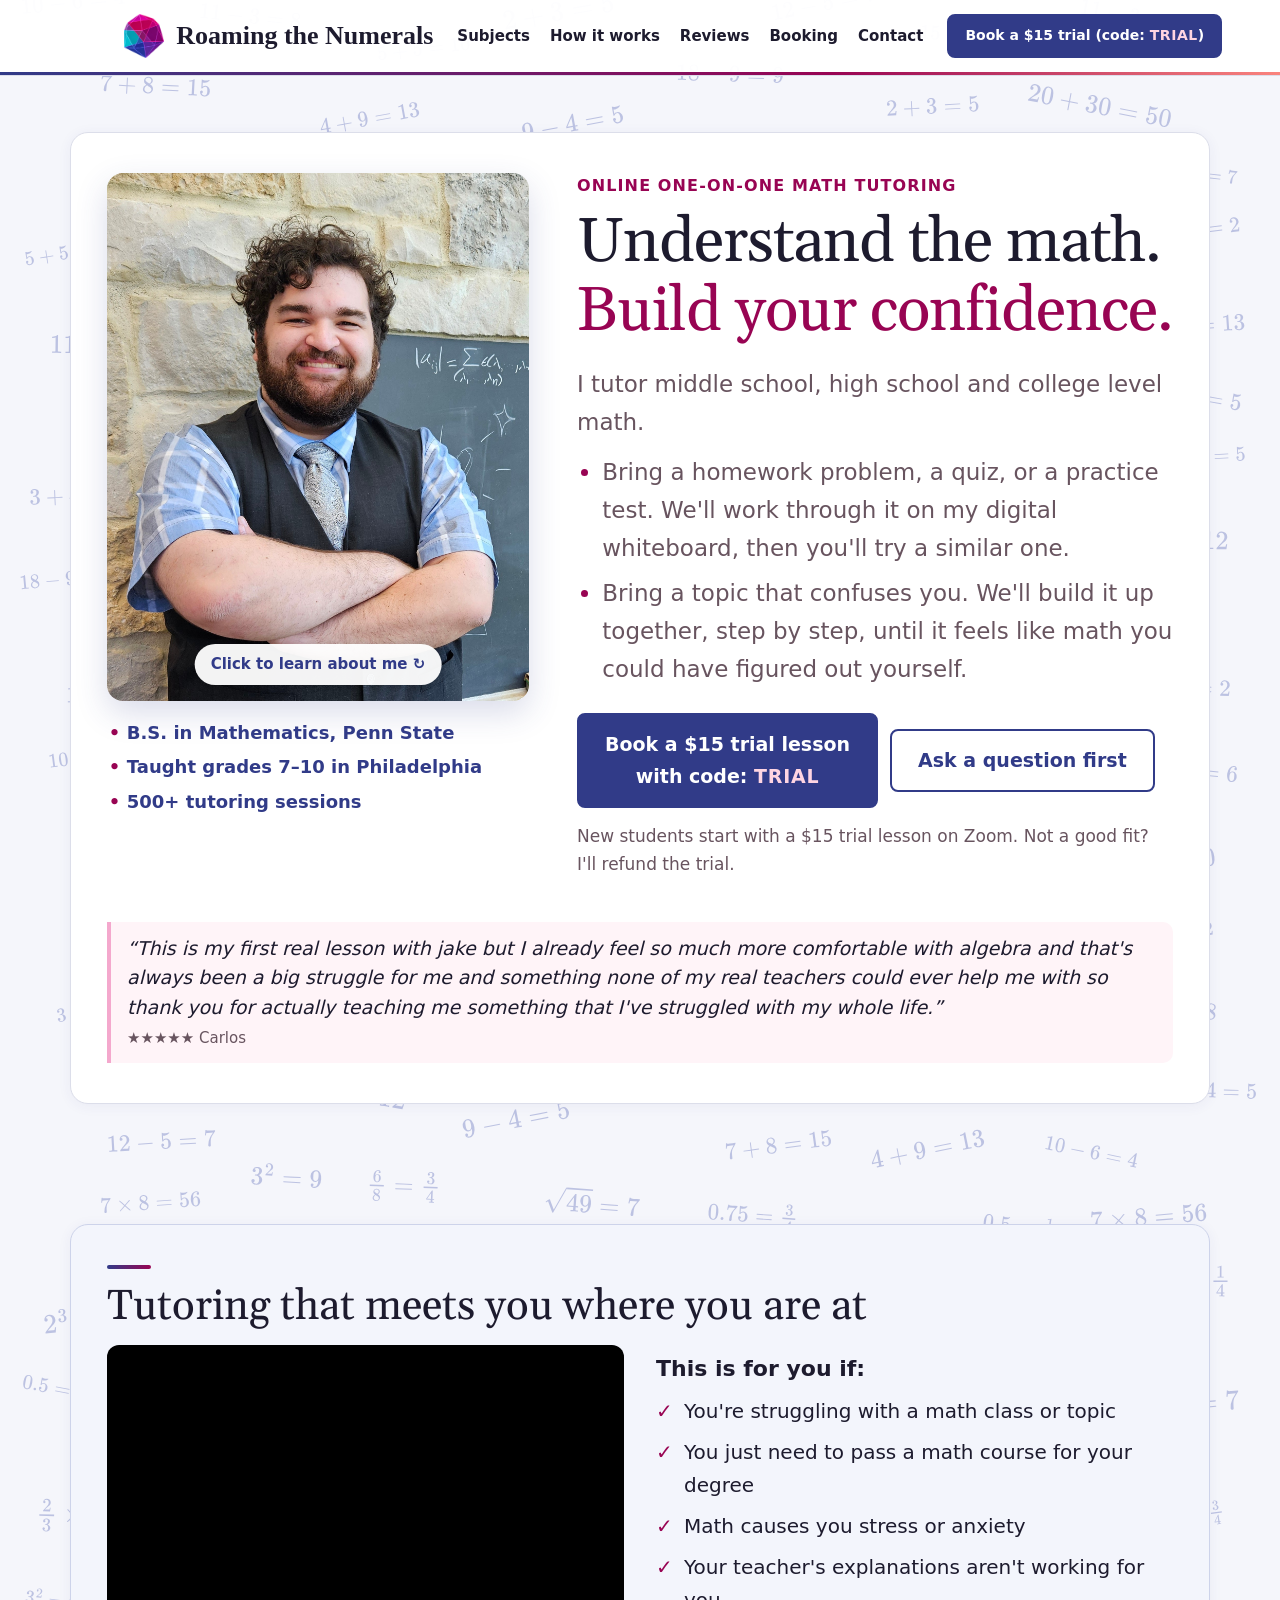
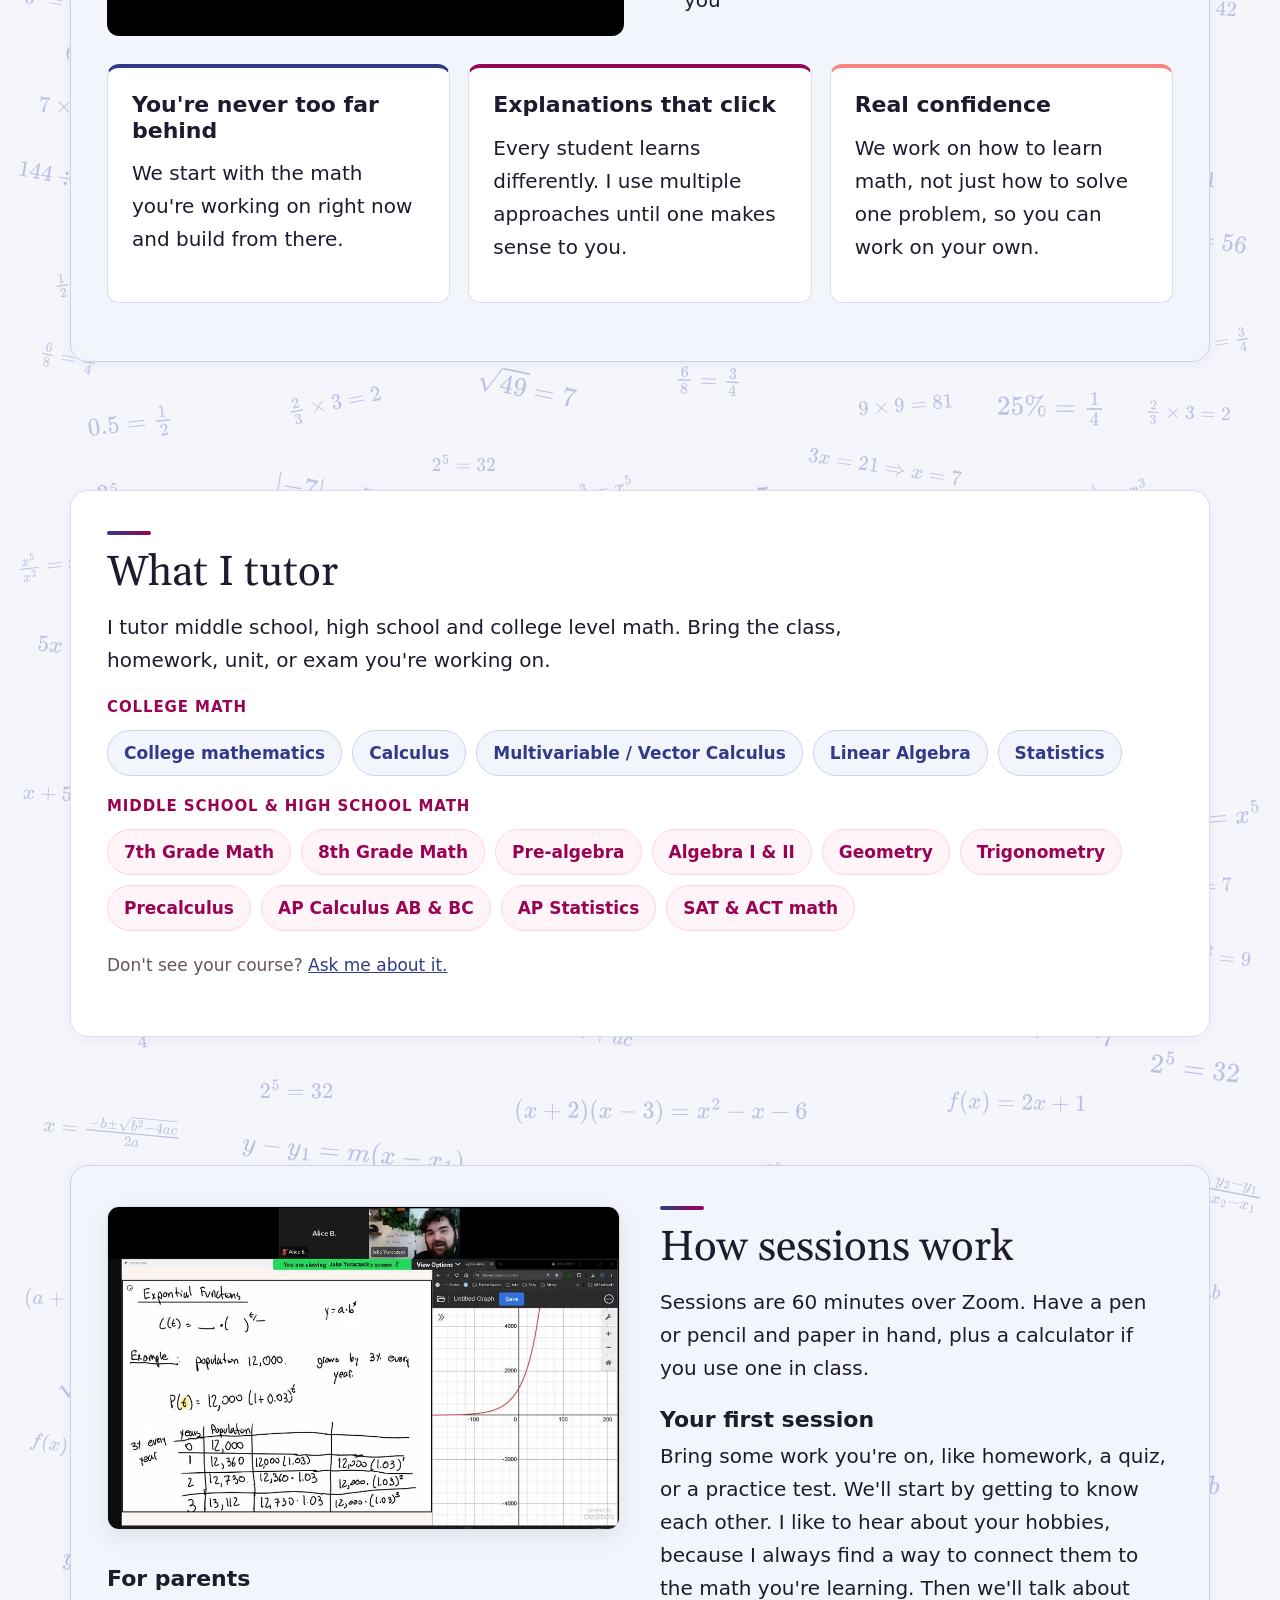
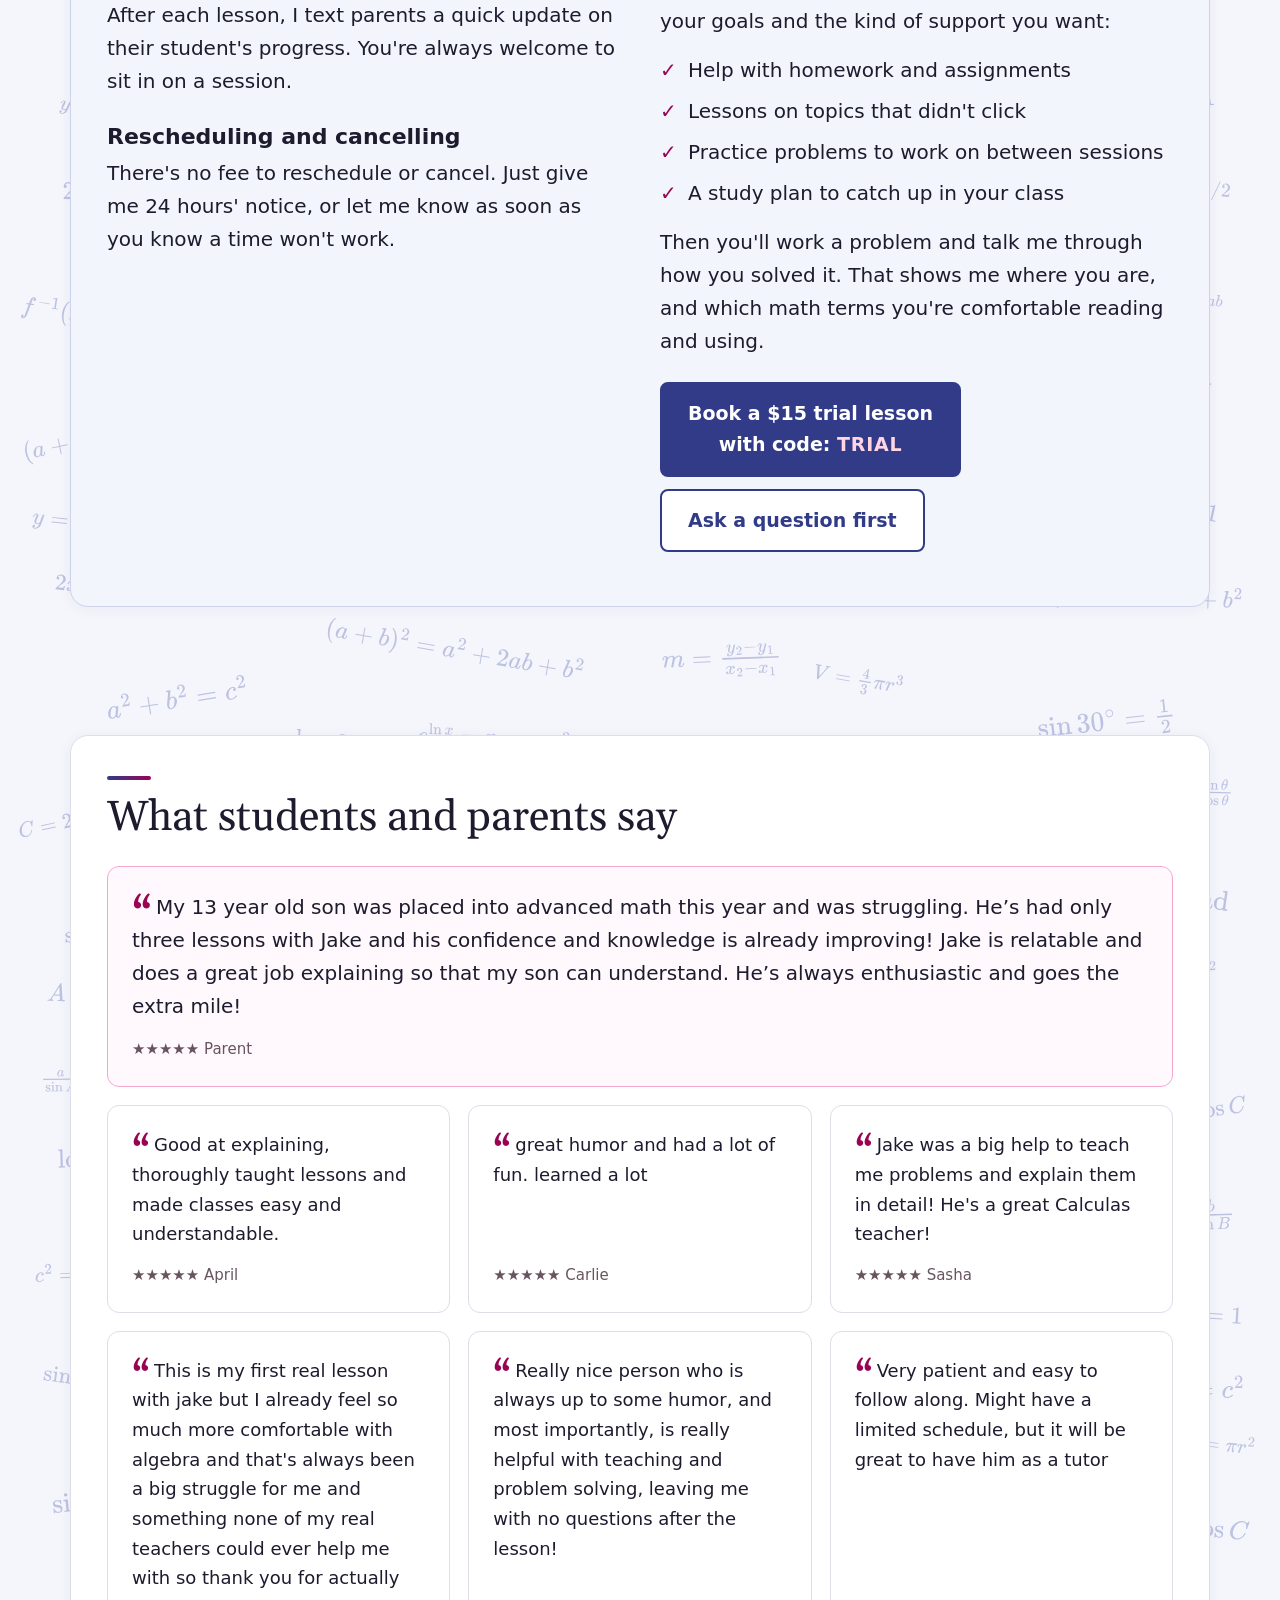
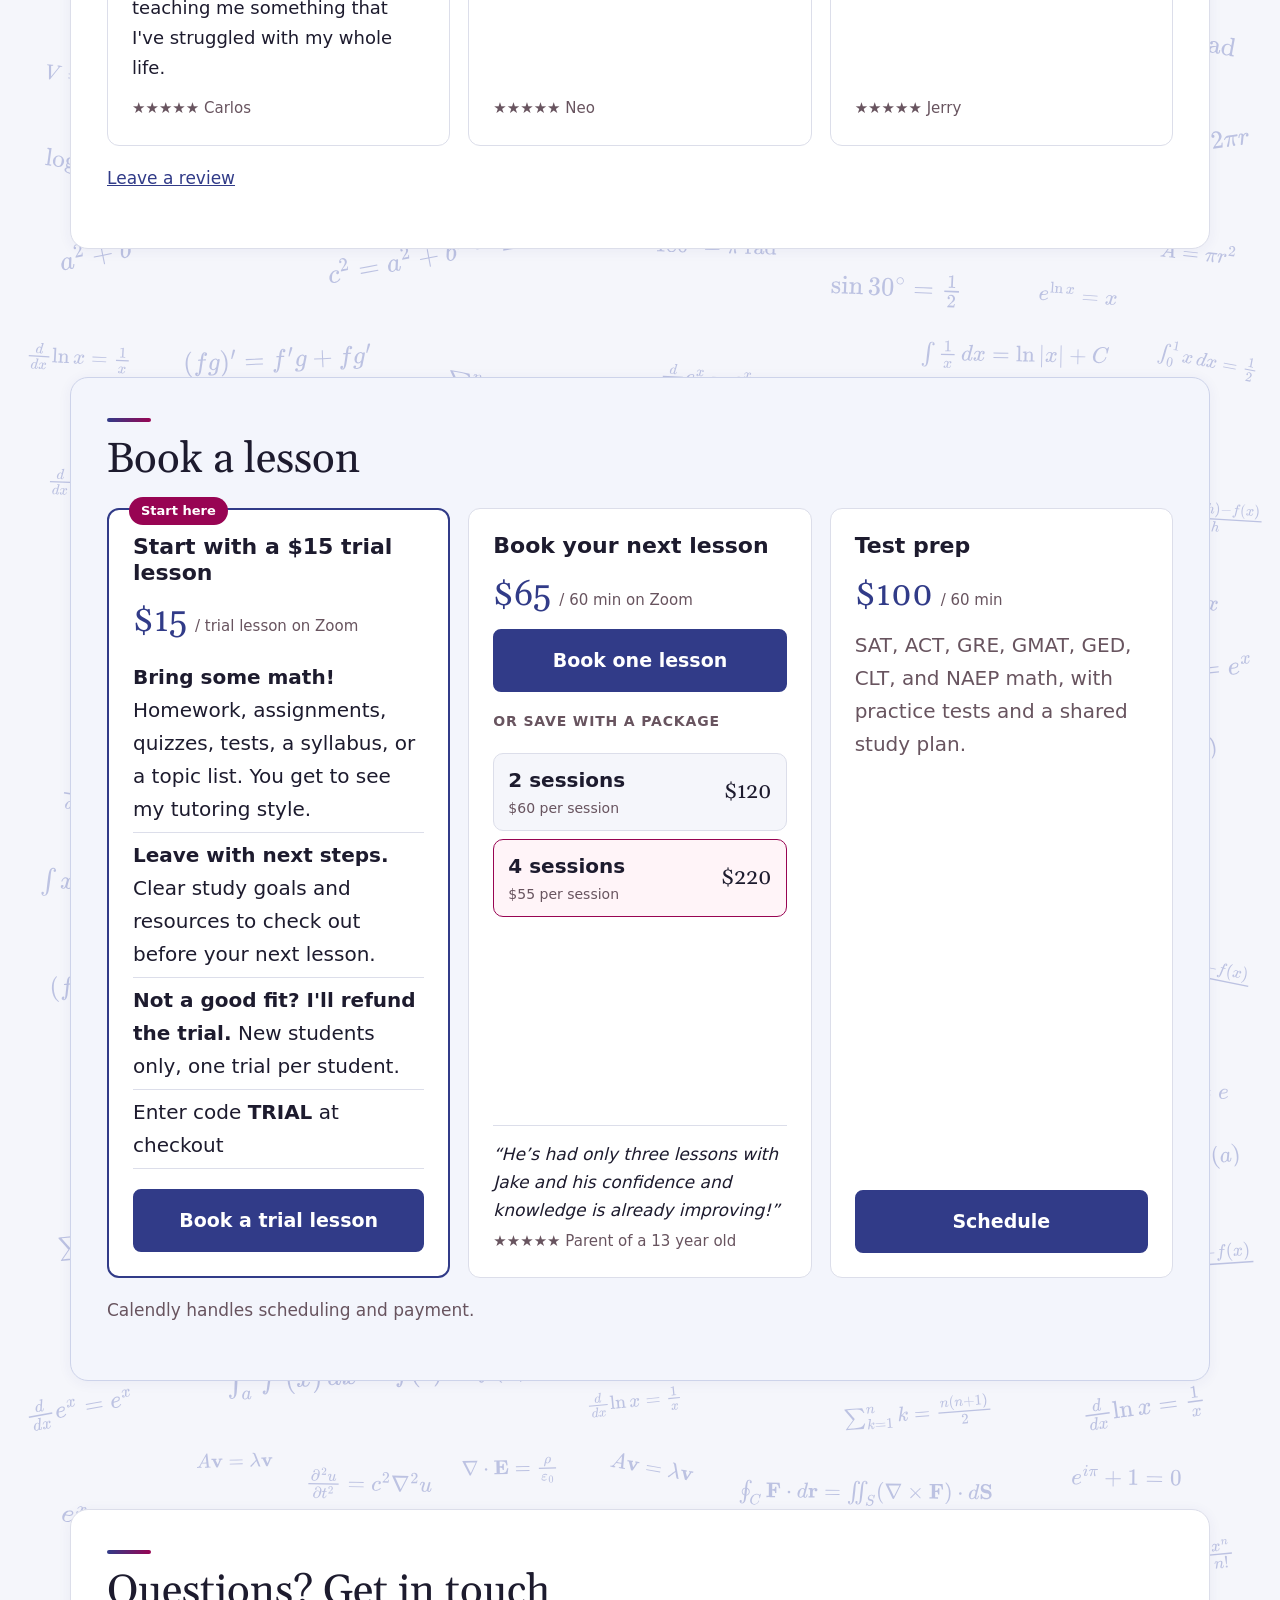
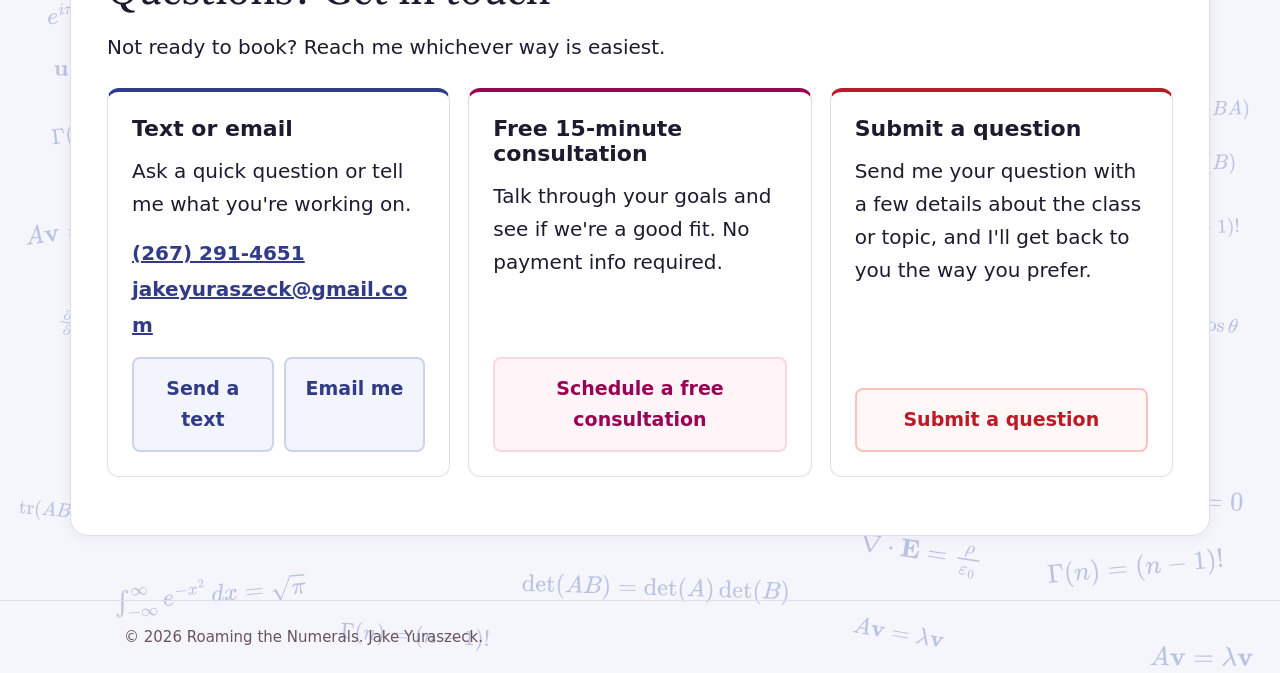
==== commit c940ca67: "Remove date from first parent review Co-Authored-By: Claude Opus 5.5 <noreply@anthropic.com>" ====
--- a/index.html
+++ b/index.html
@@ -174,7 +174,7 @@
       <div class="wrap">
         <h2>What students and parents say</h2>
         <div class="cards three">
-          <figure class="card review wide"><blockquote>My 13 year old son was placed into advanced math this year and was struggling. He’s had only three lessons with Jake and his confidence and knowledge is already improving! Jake is relatable and does a great job explaining so that my son can understand. He’s always enthusiastic and goes the extra mile!</blockquote><figcaption>★★★★★ Parent, December 2022</figcaption></figure>
+          <figure class="card review wide"><blockquote>My 13 year old son was placed into advanced math this year and was struggling. He’s had only three lessons with Jake and his confidence and knowledge is already improving! Jake is relatable and does a great job explaining so that my son can understand. He’s always enthusiastic and goes the extra mile!</blockquote><figcaption>★★★★★ Parent</figcaption></figure>
           <figure class="card review"><blockquote>Good at explaining, thoroughly taught lessons and made classes easy and understandable.</blockquote><figcaption>★★★★★ April</figcaption></figure>
           <figure class="card review"><blockquote>great humor and had a lot of fun. learned a lot</blockquote><figcaption>★★★★★ Carlie</figcaption></figure>
           <figure class="card review"><blockquote>Jake was a big help to teach me problems and explain them in detail! He's a great Calculas teacher!</blockquote><figcaption>★★★★★ Sasha</figcaption></figure>
@@ -418,5 +418,6 @@
   </script>
   <script src="math-equations.js" defer></script>
   <script src="math-background.js" defer></script>
+  <script src="nav-scroll.js" defer></script>
 </body>
 </html>
--- a/styles.css
+++ b/styles.css
@@ -337,3 +337,8 @@
 #contact .card:nth-child(3) .btn{border-color:var(--red-100);background:var(--red-50);color:var(--red)}
 .quick-bar a:hover,#contact .card .btn:hover{border-color:currentColor;background:#fff}
 #contact .card:nth-child(3){border-top-color:var(--red)}
+
+/* Header links: the link for the section you're on gets an underline whose colour follows the stripe's gradient
+   as you scroll (set by nav-scroll.js). No fade: it switches straight to the new link. */
+.nav-row nav a.is-current{text-decoration:underline;text-decoration-color:var(--nav-bg,var(--accent));
+  text-decoration-thickness:3px;text-underline-offset:6px}
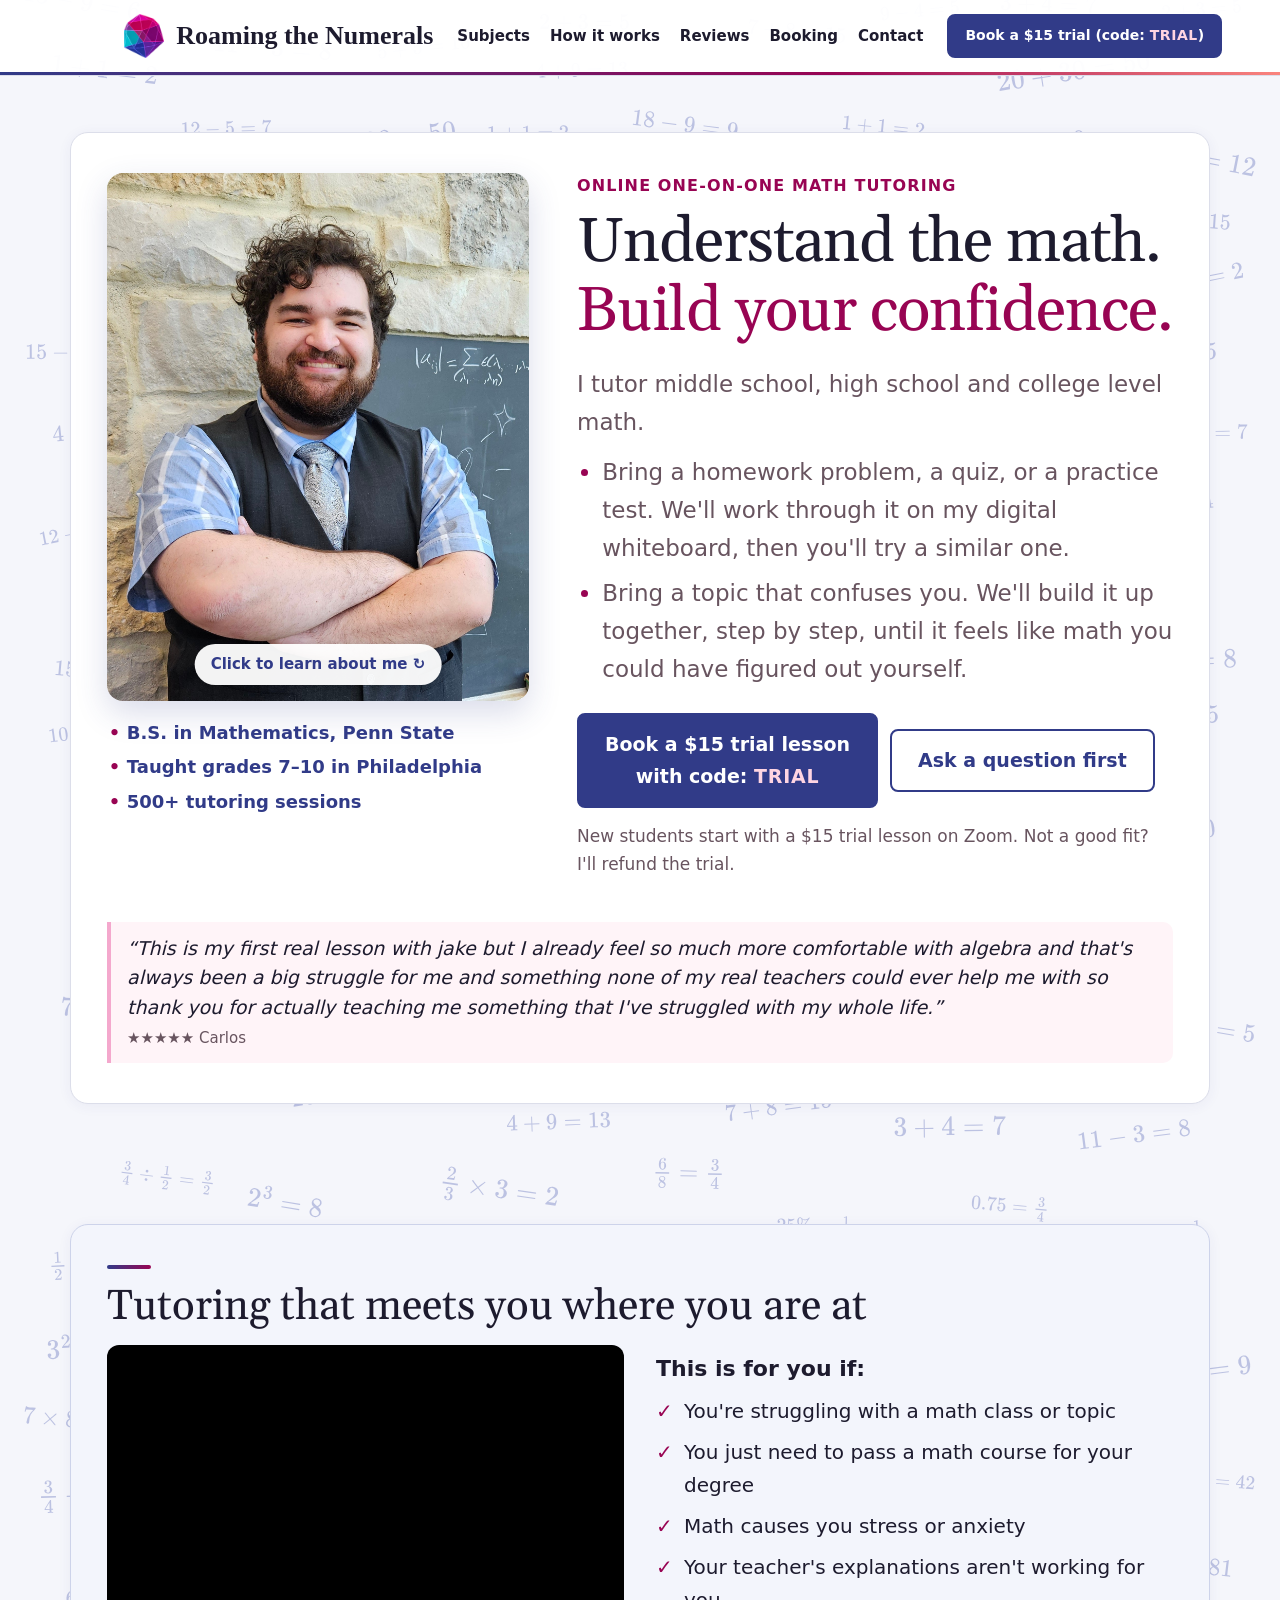
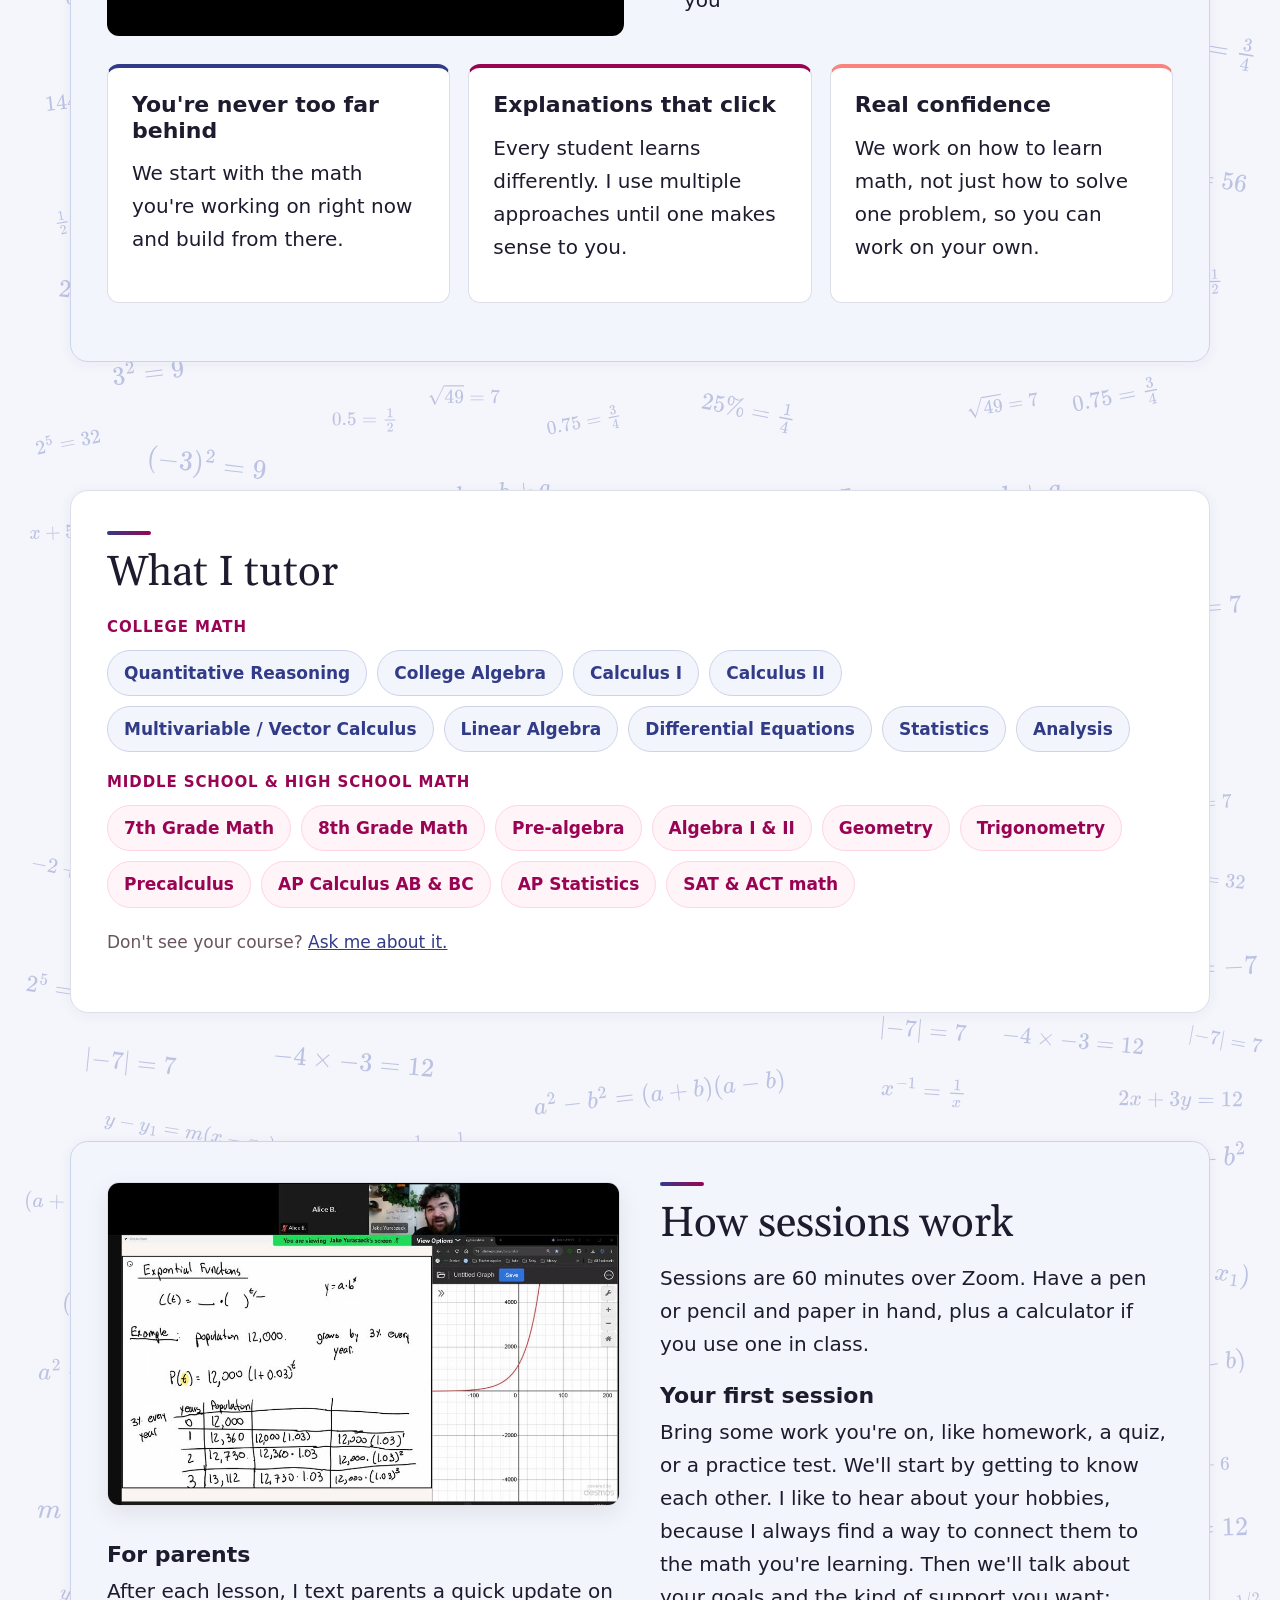
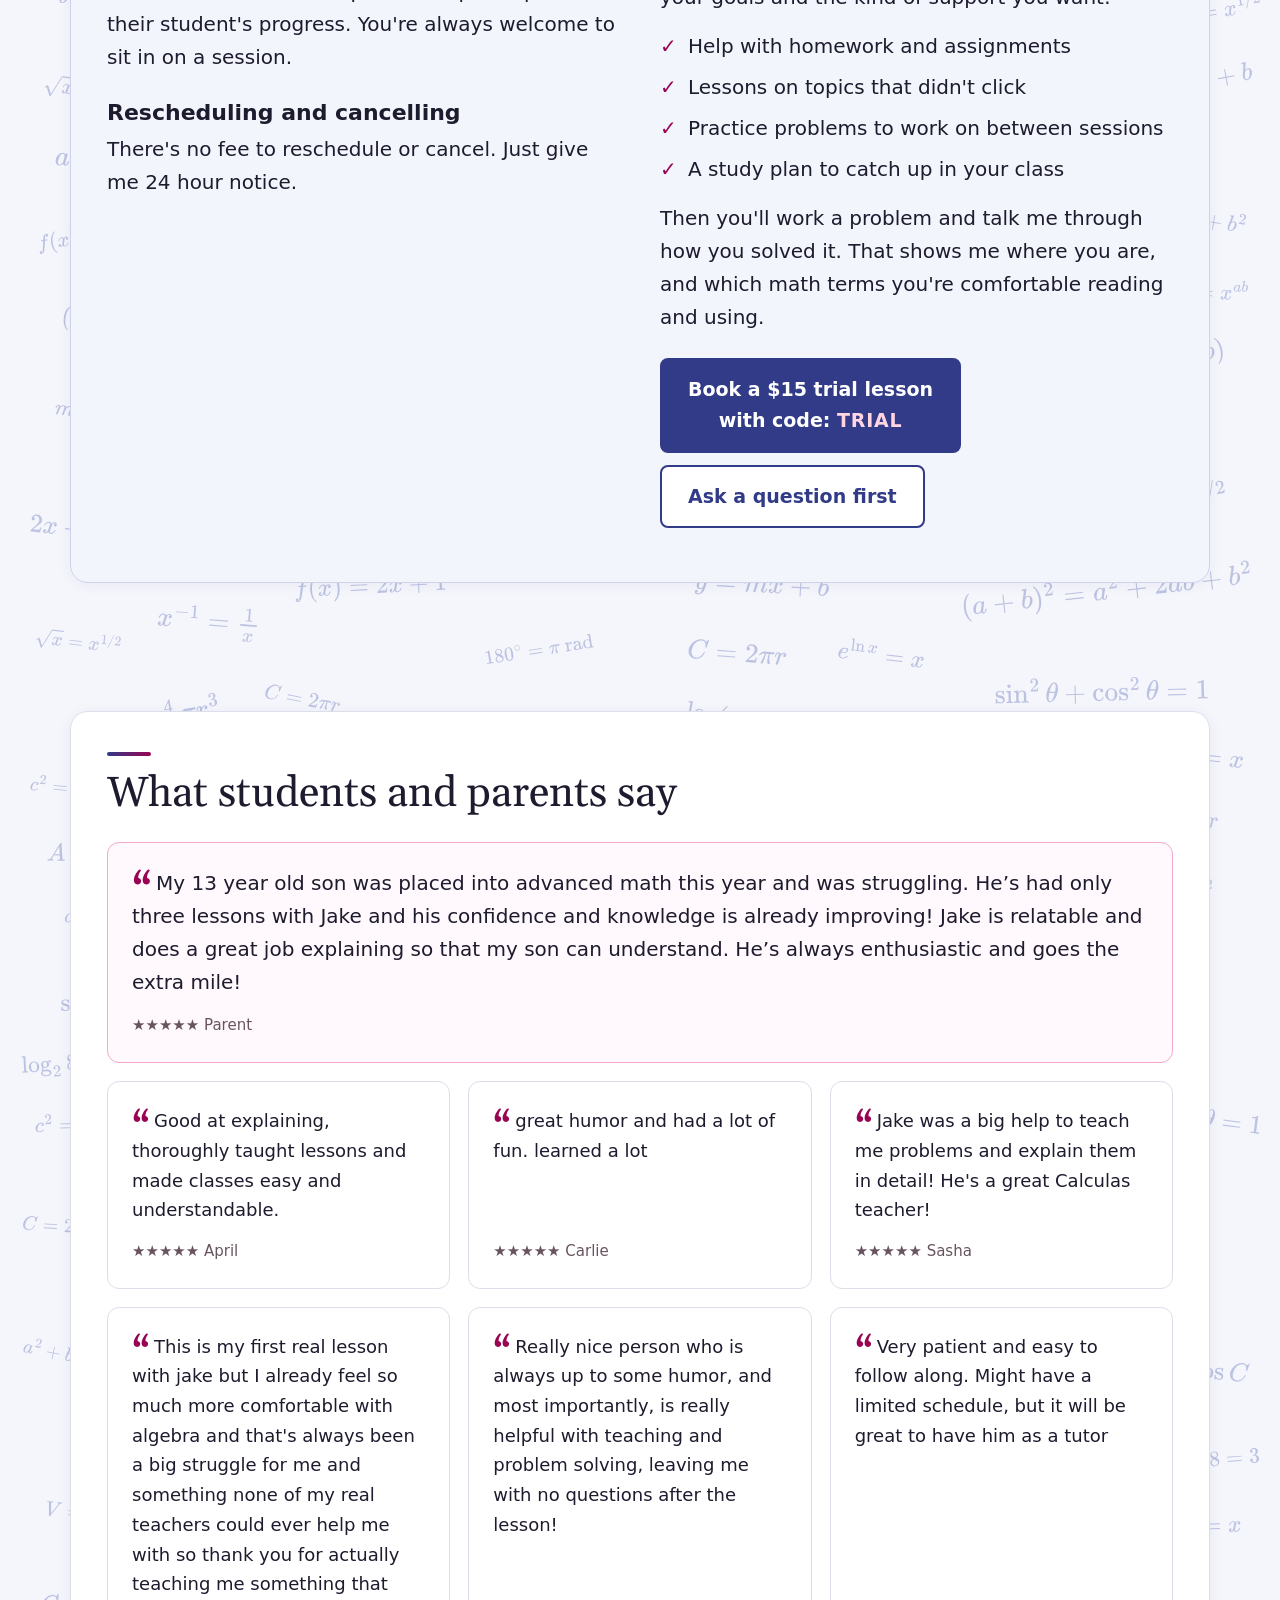
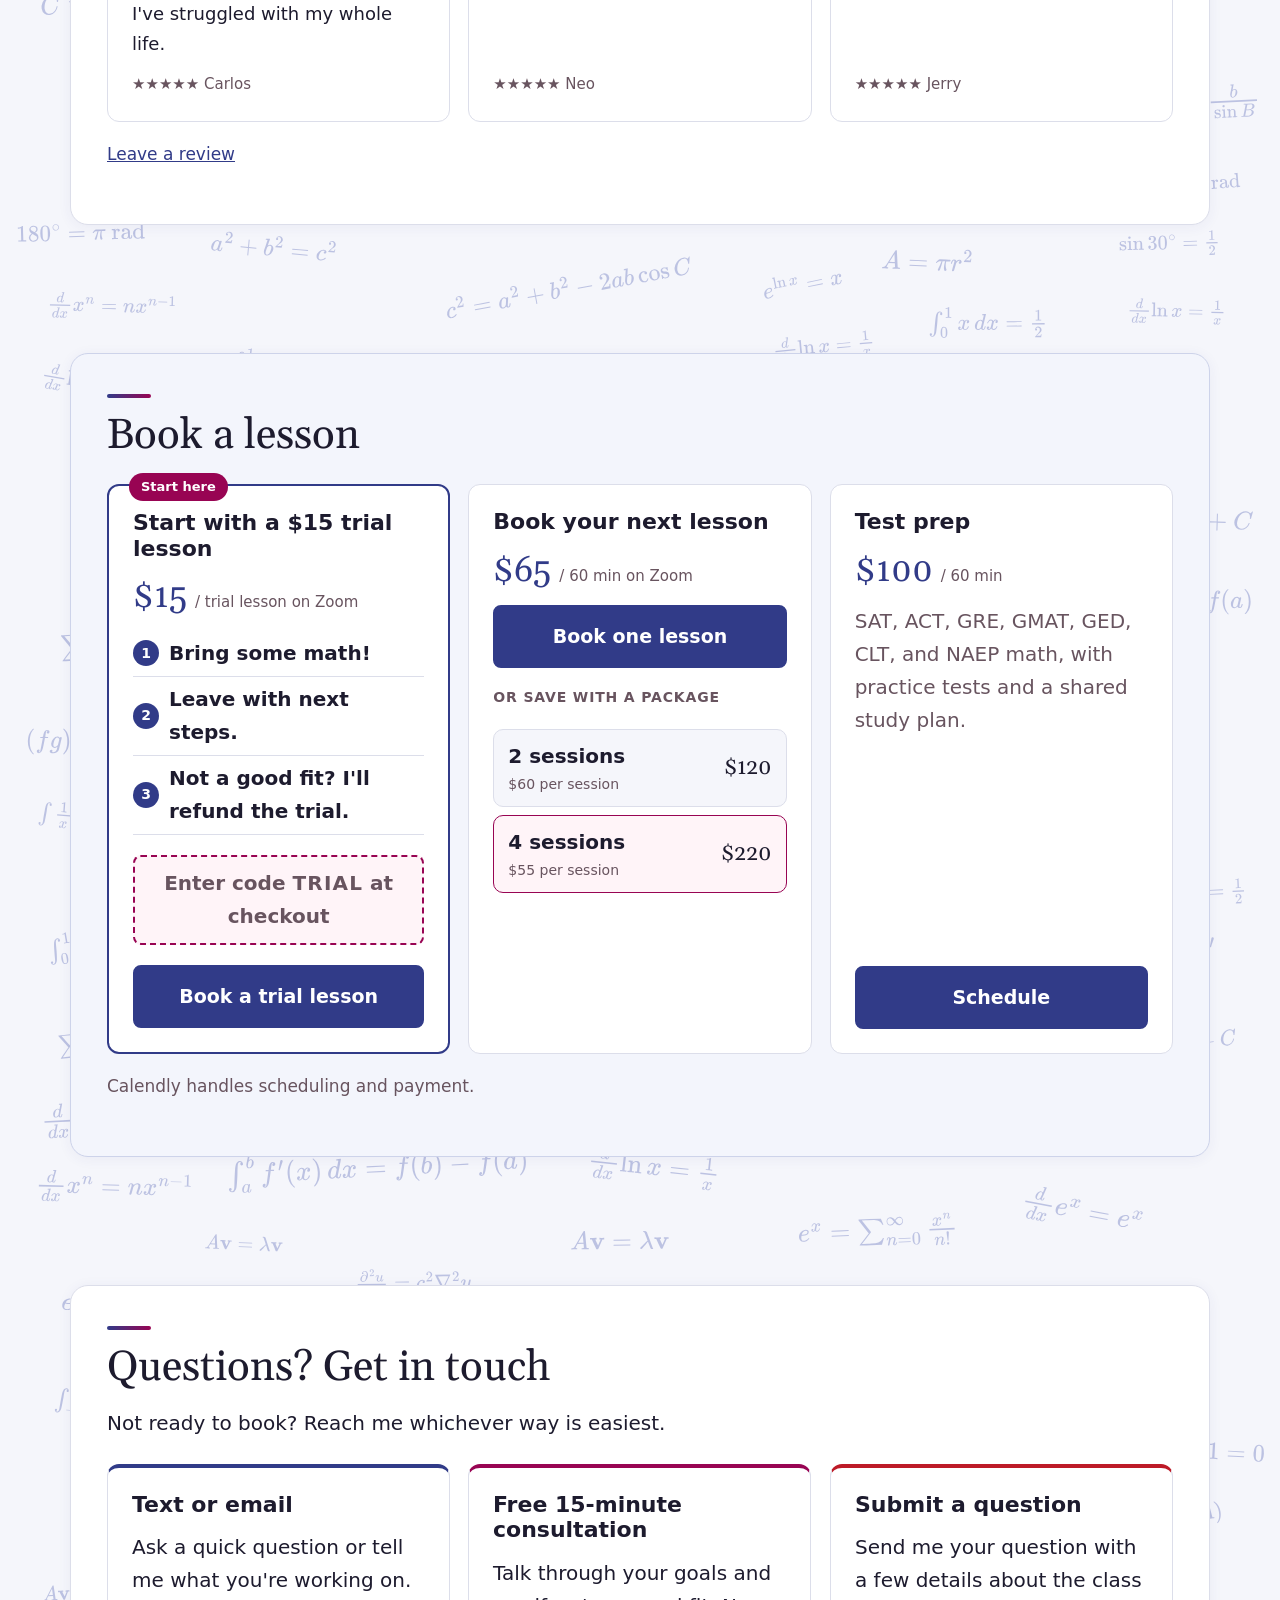
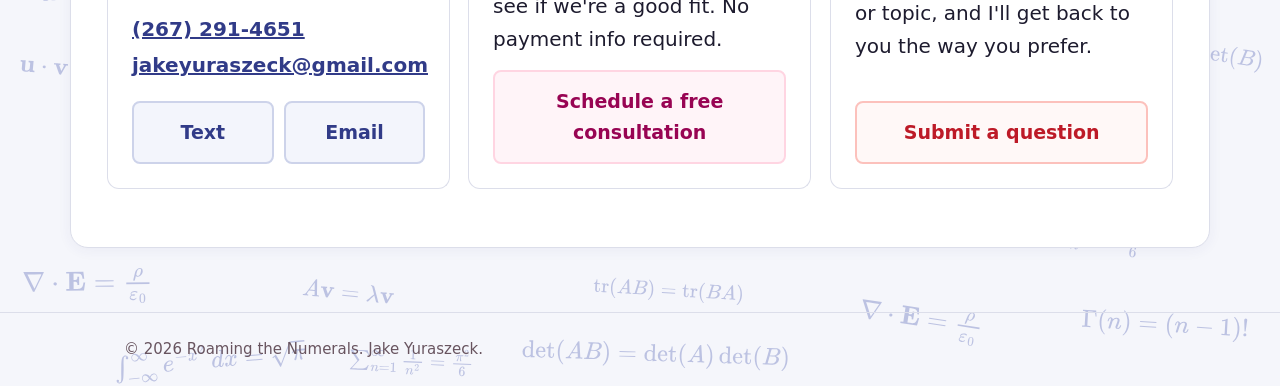
==== commit e1f0ee56: "Trim subjects, booking and contact text; numbered trial steps; phone header code line; Text/email qu" ====
--- a/index.html
+++ b/index.html
@@ -112,11 +112,10 @@
     <section class="section" id="subjects">
       <div class="wrap">
         <h2>What I tutor</h2>
-        <p>I tutor middle school, high school and college level math. Bring the class, homework, unit, or exam you're working on.</p>
         <div class="chip-group">
           <h3>College math</h3>
           <ul class="chips">
-            <li>College mathematics</li><li>Calculus</li><li>Multivariable / Vector Calculus</li><li>Linear Algebra</li><li>Statistics</li>
+            <li>Quantitative Reasoning</li><li>College Algebra</li><li>Calculus I</li><li>Calculus II</li><li>Multivariable / Vector Calculus</li><li>Linear Algebra</li><li>Differential Equations</li><li>Statistics</li><li>Analysis</li>
           </ul>
         </div>
         <div class="chip-group">
@@ -141,7 +140,7 @@
           </div>
           <div class="s-resched">
             <h3>Rescheduling and cancelling</h3>
-            <p>There's no fee to reschedule or cancel. Just give me 24 hours' notice, or let me know as soon as you know a time won't work.</p>
+            <p>There's no fee to reschedule or cancel. Just give me 24 hour notice.</p>
           </div>
         </div>
         <div class="s-right">
@@ -195,12 +194,12 @@
             <p class="badge">Start here</p>
             <h3>Start with a $15 trial lesson</h3>
             <p class="amount">$15 <span>/ trial lesson on Zoom</span></p>
-            <ul class="plain">
-              <li><strong>Bring some math!</strong> Homework, assignments, quizzes, tests, a syllabus, or a topic list. You get to see my tutoring style.</li>
-              <li><strong>Leave with next steps.</strong> Clear study goals and resources to check out before your next lesson.</li>
-              <li><strong>Not a good fit? I'll refund the trial.</strong> New students only, one trial per student.</li>
-              <li>Enter code <strong>TRIAL</strong> at checkout</li>
-            </ul>
+            <ol class="plain steps">
+              <li>Bring some math!</li>
+              <li>Leave with next steps.</li>
+              <li>Not a good fit? I'll refund the trial.</li>
+            </ol>
+            <p class="code-note">Enter code <strong>TRIAL</strong> at checkout</p>
             <a class="btn btn-block" href="booking-trial.html">Book a trial&nbsp;lesson</a>
           </article>
 
@@ -213,7 +212,6 @@
               <a href="https://calendly.com/jakeyura/packages/6f107ad2-2a39-4d0d-b281-ba2ca70e0ca2" target="_blank" rel="noopener"><span>2 sessions</span><strong>$120</strong><em>$60 per session</em></a>
               <a class="best" href="https://calendly.com/jakeyura/packages/150583d0-84e6-43a1-95a3-91c14c249d56" target="_blank" rel="noopener"><span>4 sessions</span><strong>$220</strong><em>$55 per session</em></a>
             </div>
-            <figure class="card-quote"><blockquote>&ldquo;He&rsquo;s had only three lessons with Jake and his confidence and knowledge is already improving!&rdquo;</blockquote><figcaption>&#9733;&#9733;&#9733;&#9733;&#9733; Parent of a 13 year old</figcaption></figure>
           </article>
 
           <article class="card price">
@@ -235,10 +233,10 @@
           <div class="card">
             <h3>Text or email</h3>
             <p>Ask a quick question or tell me what you're working on.</p>
-            <p class="contact-lines"><a href="tel:+12672914651"><strong>(267) 291-4651</strong></a><br><a href="mailto:jakeyuraszeck@gmail.com"><strong>jakeyuraszeck@gmail.com</strong></a></p>
+            <p class="contact-lines"><a href="tel:+12672914651"><strong>(267) 291-4651</strong></a><br><a class="contact-email" href="mailto:jakeyuraszeck@gmail.com"><strong>jakeyuraszeck@gmail.com</strong></a></p>
             <div class="card-btns">
-              <a class="btn btn-outline" href="sms:2672914651">Send a text</a>
-              <a class="btn btn-outline" href="mailto:jakeyuraszeck@gmail.com?subject=Math%20tutoring%20inquiry&body=Hi%20Jake%2C%0A%0AI%27m%20looking%20for%20help%20with%20(course%20or%20topic)%3A%0AMy%20goals%20or%20upcoming%20test%3A%0AWhen%20I%27m%20free%3A%0A">Email me</a>
+              <a class="btn btn-outline" href="sms:2672914651">Text</a>
+              <a class="btn btn-outline" href="mailto:jakeyuraszeck@gmail.com?subject=Math%20tutoring%20inquiry&body=Hi%20Jake%2C%0A%0AI%27m%20looking%20for%20help%20with%20(course%20or%20topic)%3A%0AMy%20goals%20or%20upcoming%20test%3A%0AWhen%20I%27m%20free%3A%0A">Email</a>
             </div>
           </div>
           <div class="card">
@@ -257,7 +255,7 @@
   </main>
 
   <nav class="quick-bar" aria-label="Quick contact">
-    <a href="sms:2672914651">Text</a>
+    <a href="#contact">Text/email</a>
     <a class="qb-primary" href="booking-consultation.html">Free consultation</a>
     <a href="https://docs.google.com/forms/d/e/1FAIpQLSdISg1TdOKKTRZQI4vA--qaWTLFCFA8kEzlPhVKGS3glxxrSw/viewform" target="_blank" rel="noopener">Ask a question</a>
   </nav>
--- a/styles.css
+++ b/styles.css
@@ -34,7 +34,7 @@
 .btn-sub{display:block}
 .btn-sub strong,.btn-code strong{font-weight:900;letter-spacing:.04em}
 .btn-small{white-space:nowrap}
-@media(max-width:560px){.btn-small .btn-code{display:none}}
+@media(max-width:560px){.btn-small .btn-code{display:block;font-size:.85em;line-height:1.15}.site-header .btn-small{line-height:1.15;padding-top:6px;padding-bottom:6px;text-align:center}}
 .btn-row{display:flex;flex-wrap:wrap;align-items:center;gap:12px;margin:24px 0 14px}
 
 .hero{padding:56px 0}
@@ -109,6 +109,11 @@
 .chips li{padding:8px 16px;border:1px solid var(--line);border-radius:999px;background:var(--soft);font-weight:600;font-size:17px}
 .plain li{padding:6px 0;border-bottom:1px solid var(--line)}
 .plain{margin-bottom:20px}
+.steps{counter-reset:step}
+.steps li{counter-increment:step;display:flex;align-items:center;gap:10px;font-weight:700}
+.steps li::before{content:counter(step);flex:none;display:grid;place-items:center;width:26px;height:26px;border-radius:50%;background:var(--accent);color:#fff;font-size:14px}
+.price p.code-note{margin:0 0 20px;padding:10px 12px;border:2px dashed var(--magenta,#980453);border-radius:8px;background:var(--pink-50,#fdeef4);color:var(--magenta,#980453);text-align:center;font-weight:600}
+.code-note strong{font-weight:900;letter-spacing:.06em}
 
 .shot{width:100%;height:auto;border-radius:12px;border:1px solid var(--line);box-shadow:0 8px 24px rgba(0,0,0,.08)}
 .video{aspect-ratio:16/9;border-radius:12px;overflow:hidden;background:#000}
@@ -201,6 +206,10 @@
   .quick-bar a{flex:1;display:flex;align-items:center;justify-content:center;min-height:46px;padding:0 8px;border-radius:8px;border:2px solid var(--accent);background:#fff;color:var(--accent);font-weight:700;font-size:14px;white-space:nowrap;text-decoration:none}
   .quick-bar a.qb-primary{background:var(--accent);color:#fff;flex:1.6}
 }
+@media(max-width:400px){
+  .quick-bar{gap:6px;padding-left:8px;padding-right:8px}
+  .quick-bar a{min-width:0;padding:0 4px;font-size:13px;white-space:normal;text-align:center;line-height:1.15}
+}
 @media(prefers-reduced-motion:reduce){html{scroll-behavior:auto}}
 
 /* Plain white panel behind each section's content so the background symbols never sit under text */
@@ -324,6 +333,9 @@
 .card-btns{display:flex;gap:10px;margin-top:auto}
 .card-btns .btn{flex:1 1 0;padding-left:10px;padding-right:10px}
 .contact-lines{line-height:1.8}
+/* The email address always stays on one line: it shrinks with its card when the card gets narrow. */
+#contact .card{container-type:inline-size;min-width:0}
+.contact-email{white-space:nowrap;font-size:min(1em,7.3cqi)}
 
 /* Contact options use one button style, each tinted with its card's colour:
    navy = text or email, magenta = free consultation, red-coral = submit a question.
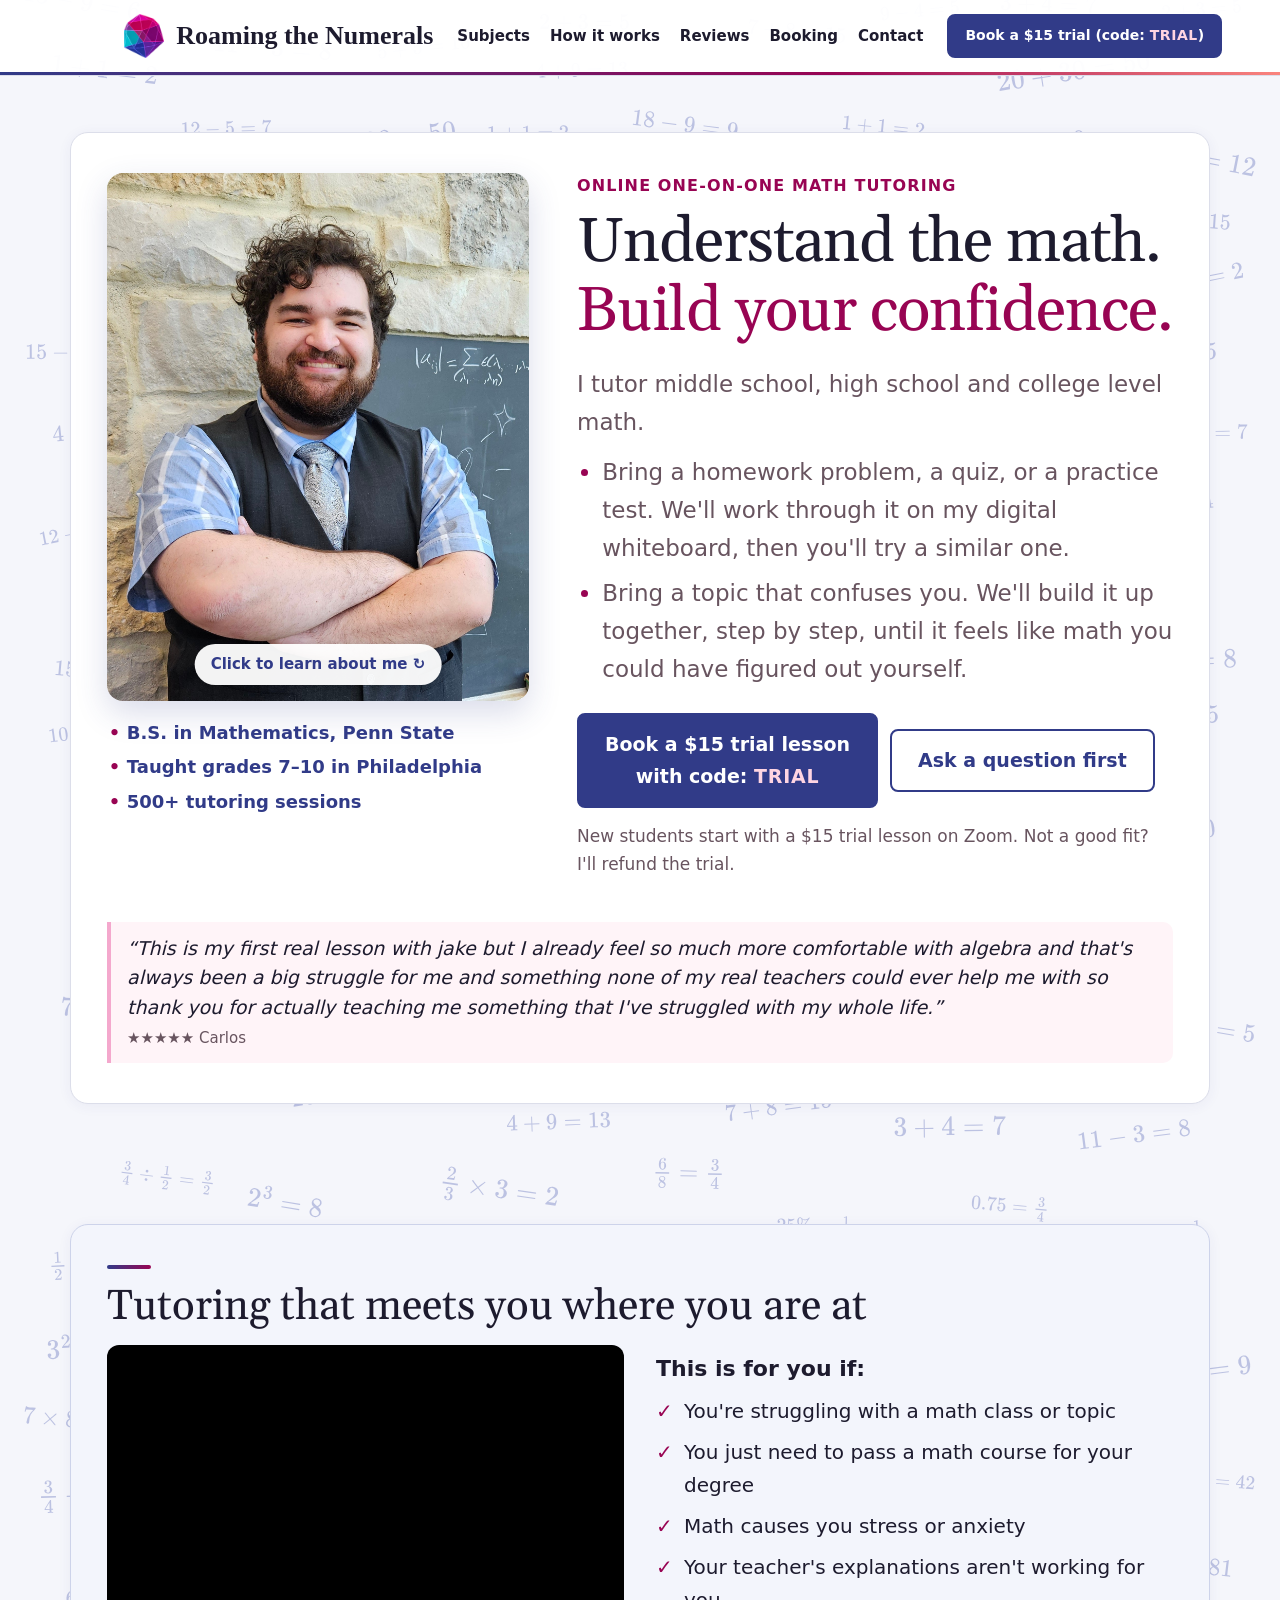
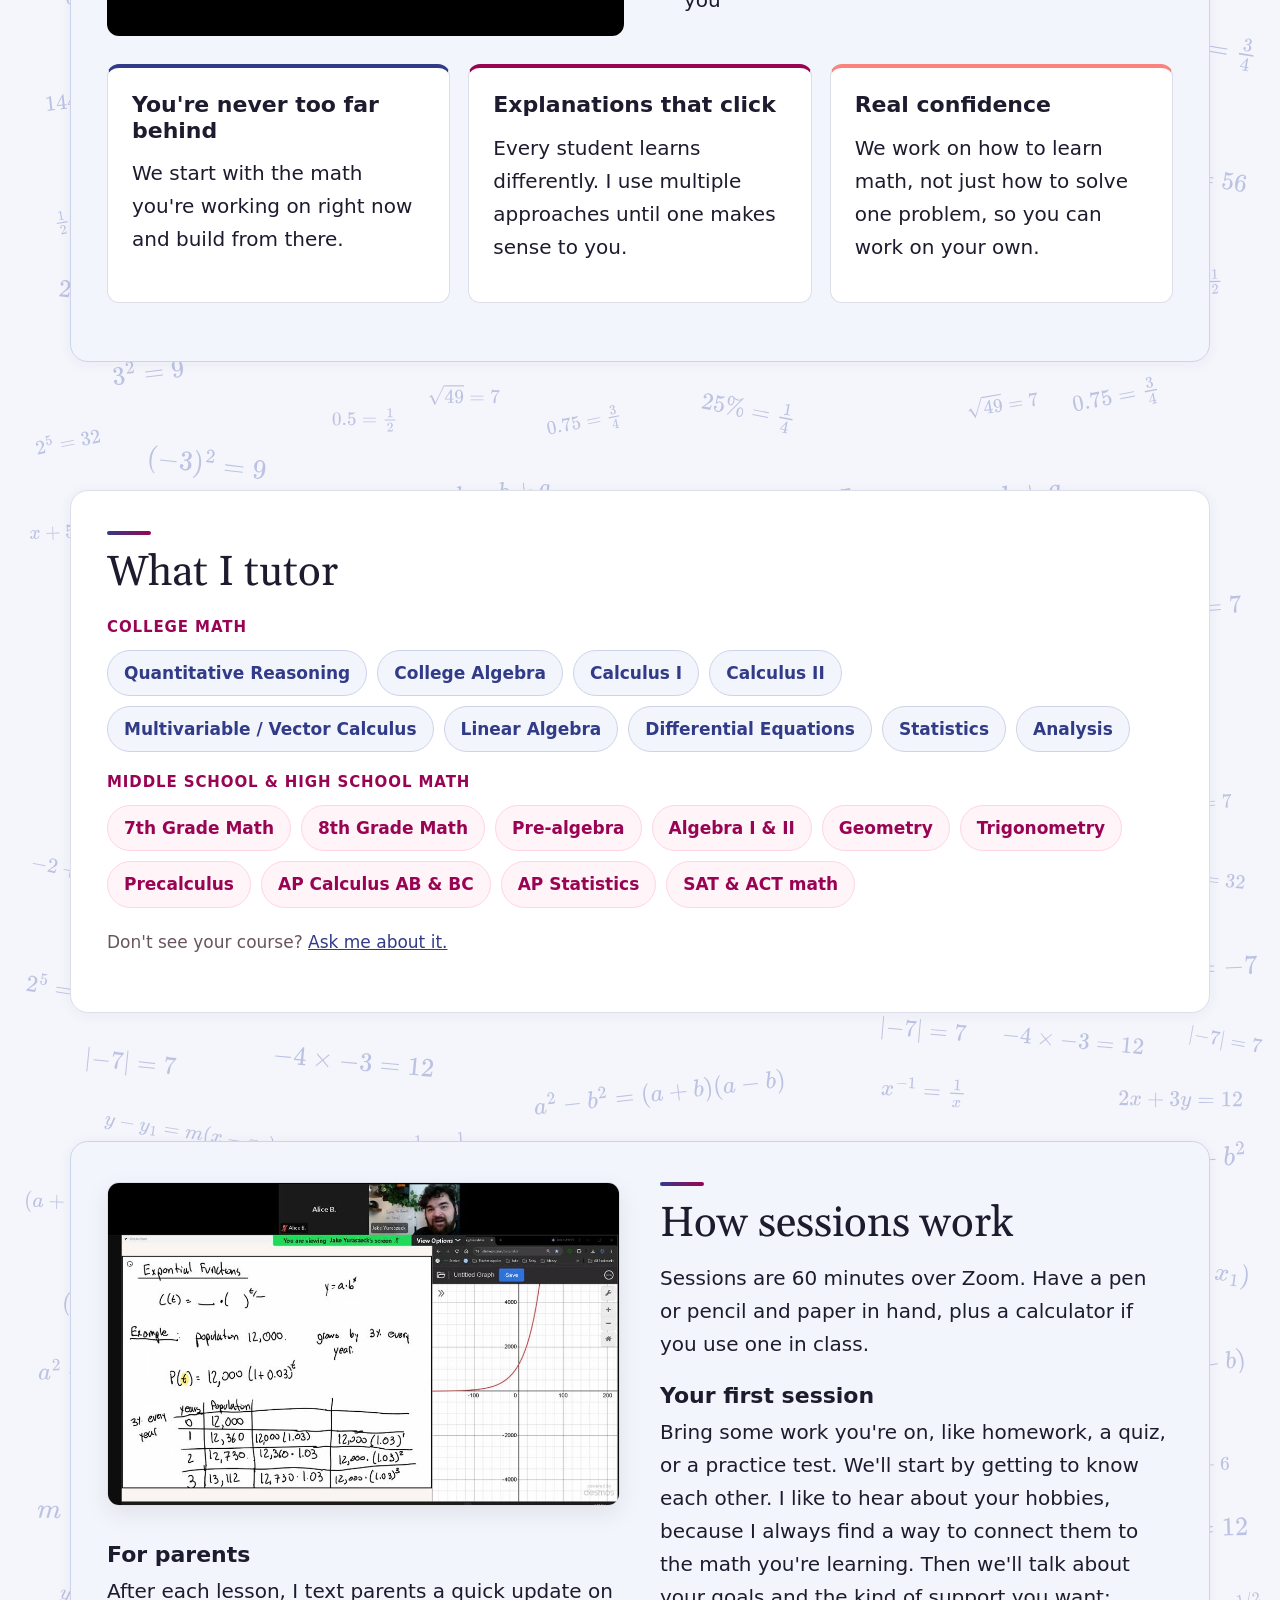
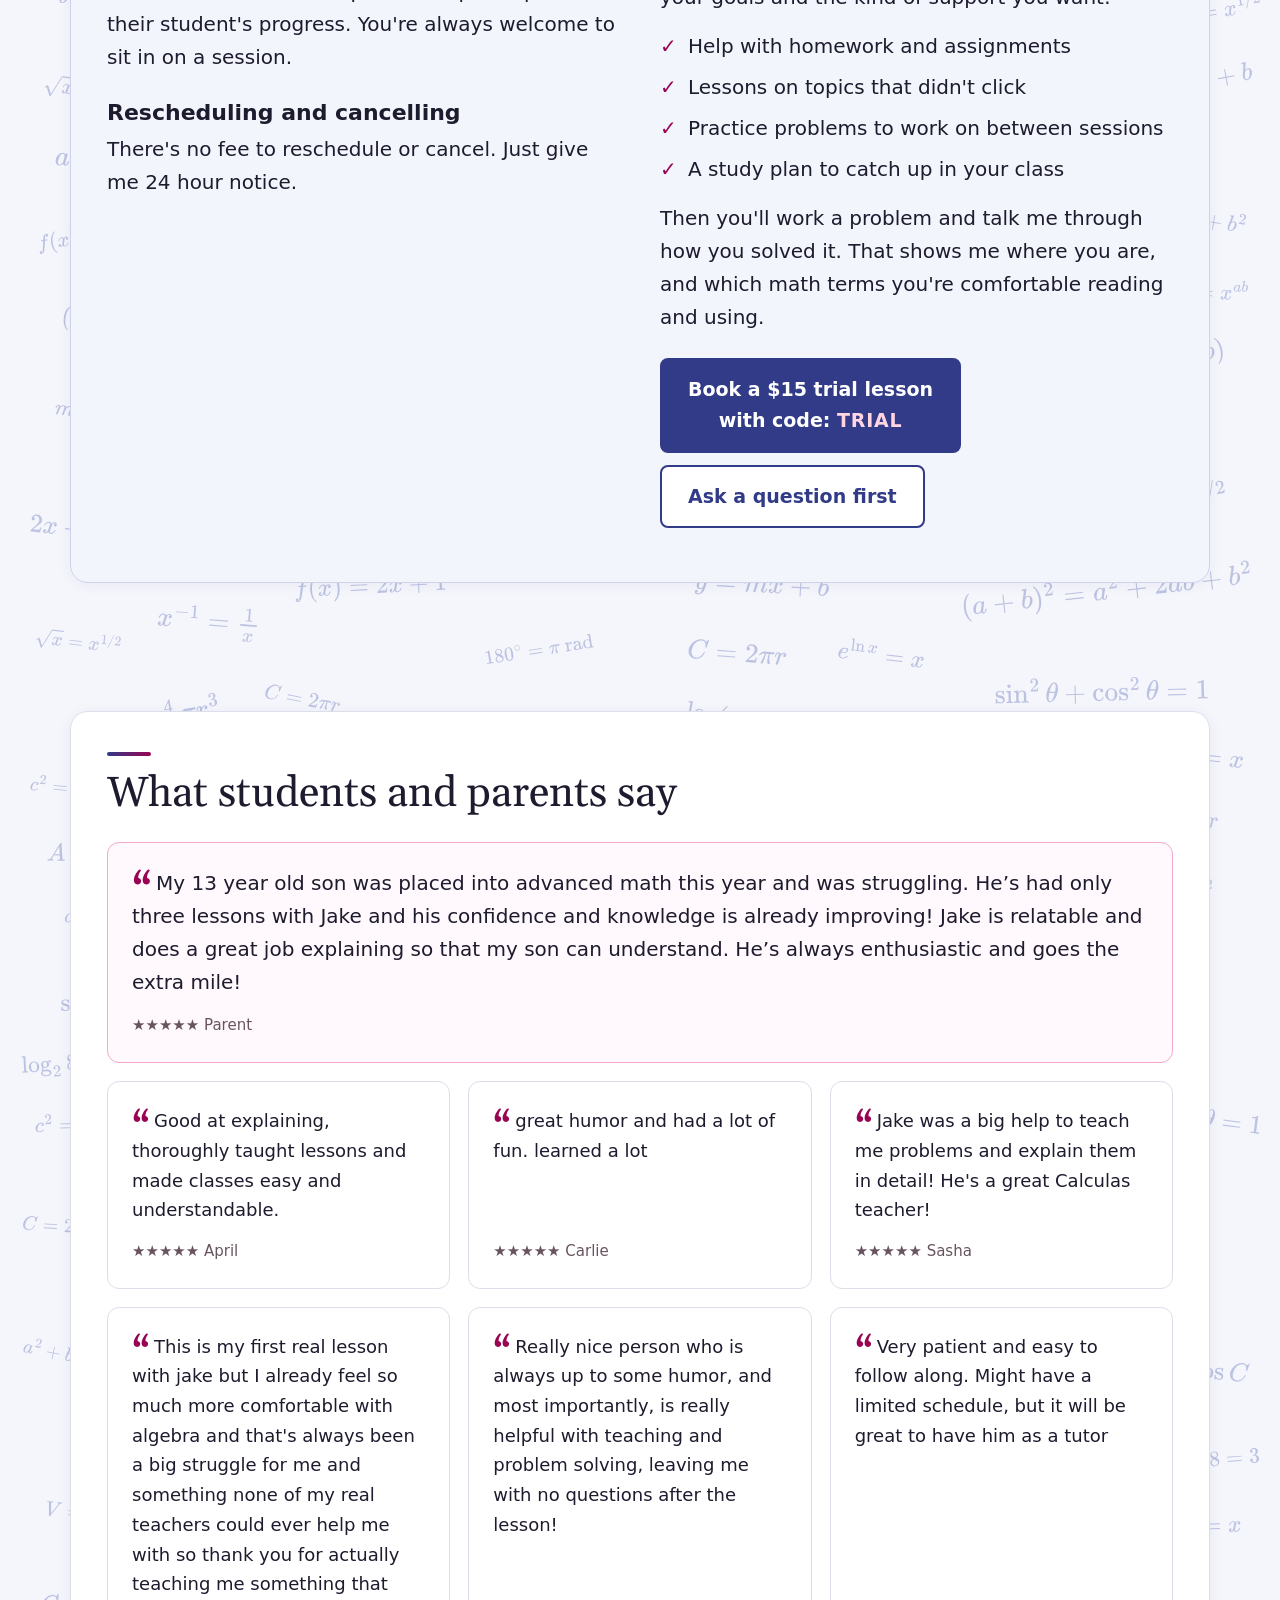
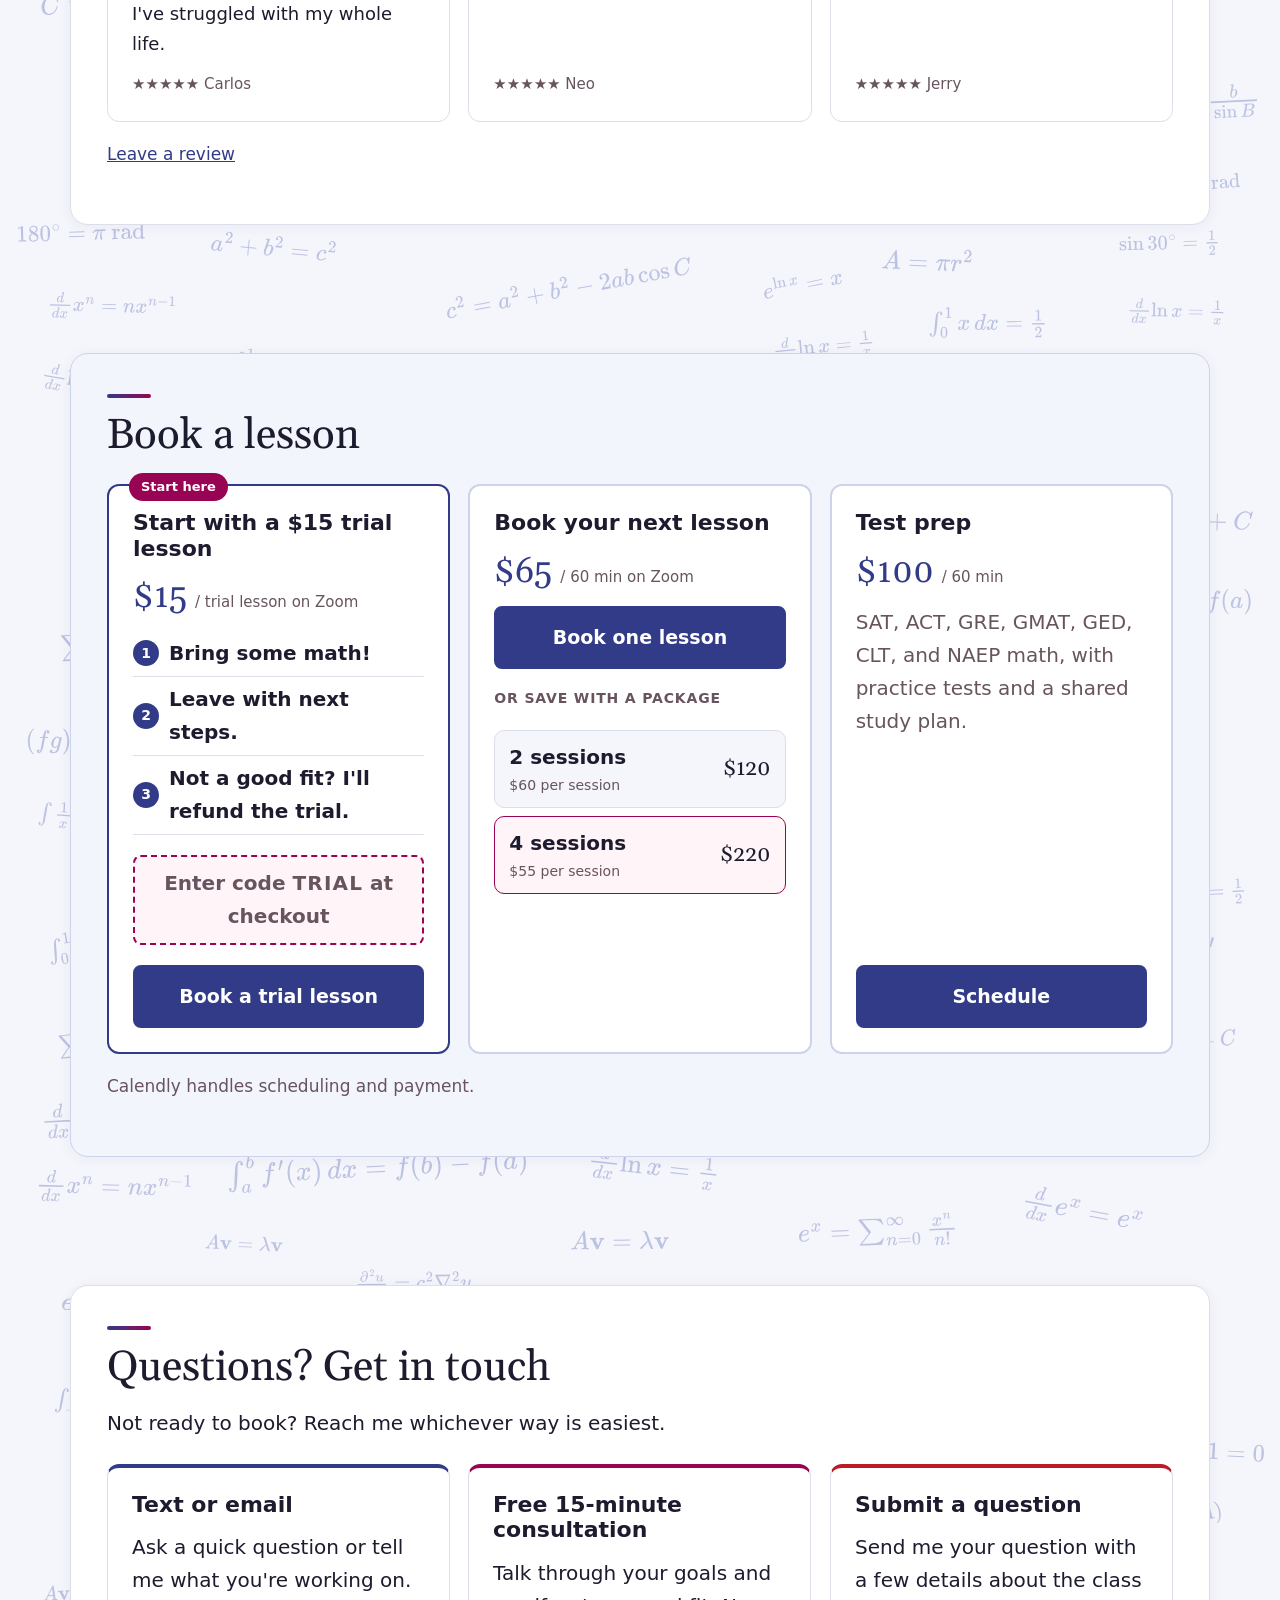
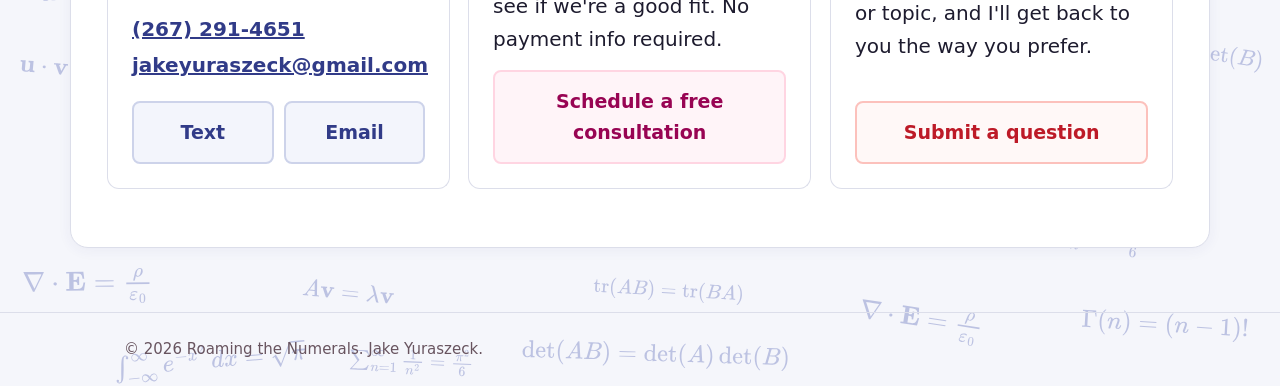
==== commit 2121bd5a: "Smoother wording on About Me card; subtle borders on lesson and test prep cards Co-Authored-By: Clau" ====
--- a/index.html
+++ b/index.html
@@ -67,11 +67,11 @@
             <div class="face back" id="about-back" aria-hidden="true" inert>
               <h2>Hello, I'm Jake!</h2>
               <ul class="stats">
-                <li><strong>10+ years in math communication</strong> at all levels from elementary school through graduate level math.</li>
-                <li><strong>Specialized in building confidence in math</strong> by celebrating wins, using the math you're already comfortable with to learn new math, and connecting it to the logical thinking you already use every day.</li>
-                <li><strong>Background in theoretical mathematics</strong> allows me to come up with countless ways to explain the same topic for any level of math.</li>
+                <li><strong>10+ years of math communication</strong> at every level, from elementary school to graduate school.</li>
+                <li><strong>Specialized in building confidence in math</strong> by celebrating wins, using the math you're comfortable with to learn new math, and connecting it to the logical thinking you already use every day.</li>
+                <li><strong>A background in theoretical mathematics</strong> lets me find countless ways to explain the same topic at any level.</li>
               </ul>
-              <p class="how"><strong>How I teach:</strong> One explanation does not work for everyone. I use multiple approaches, connect new ideas to what you already know, and help you feel more confident in your ability to learn math.</p>
+              <p class="how"><strong>How I teach:</strong> One explanation doesn't work for everyone. I use multiple approaches, connect new ideas to what you already know, and help you grow more confident in your ability to learn math.</p>
               <button type="button" class="btn btn-outline btn-small flip-back" id="flip-close">↻ Flip back to photo</button>
             </div>
           </div>
--- a/styles.css
+++ b/styles.css
@@ -124,6 +124,7 @@
 .price .amount span{font:15px system-ui,sans-serif;color:var(--muted)}
 .price p:not(.amount):not(.badge){margin-bottom:20px;color:var(--muted)}
 .featured{border:2px solid var(--accent)}
+.price:not(.featured){border:2px solid var(--blue-100)}
 .badge{position:absolute;top:-13px;left:20px;background:var(--accent);color:#fff!important;font-size:13px;font-weight:700;padding:3px 12px;border-radius:999px;margin:0}
 
 .packages{display:grid;gap:8px;margin:0 0 16px}
